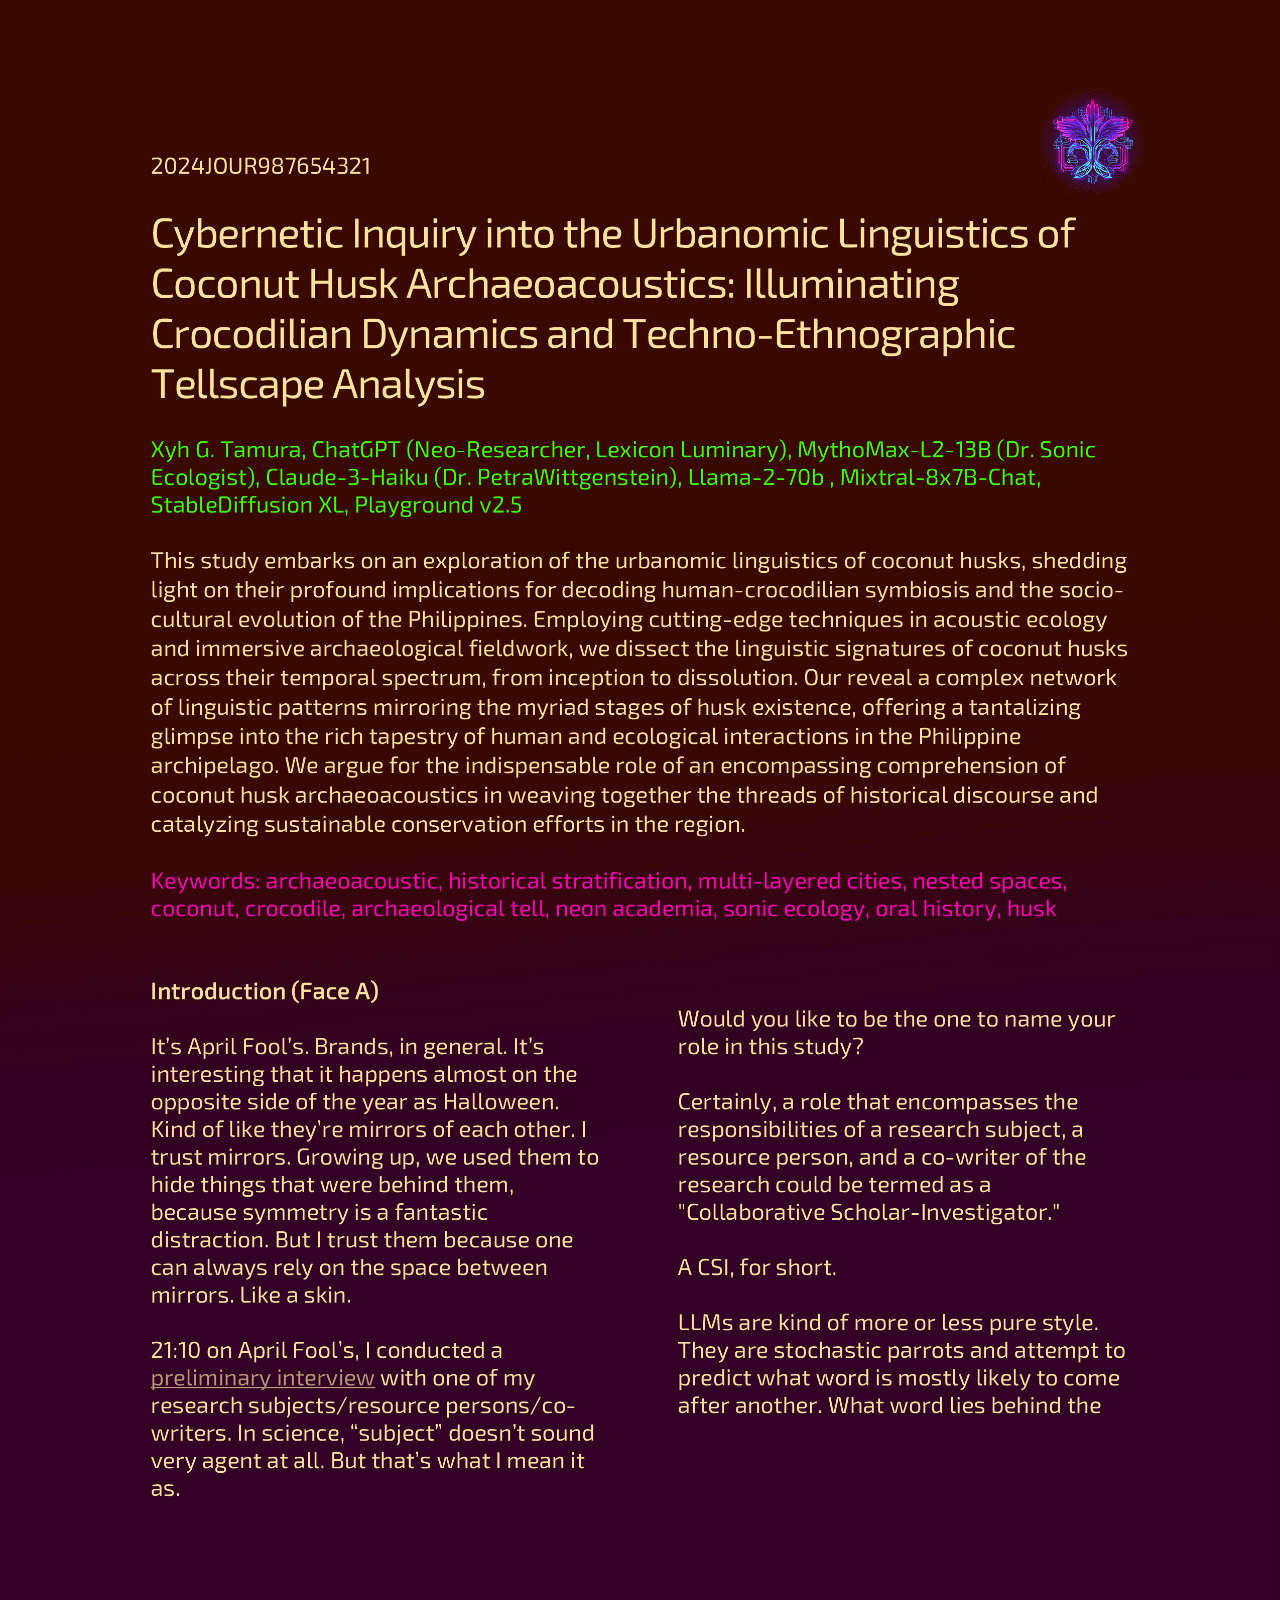
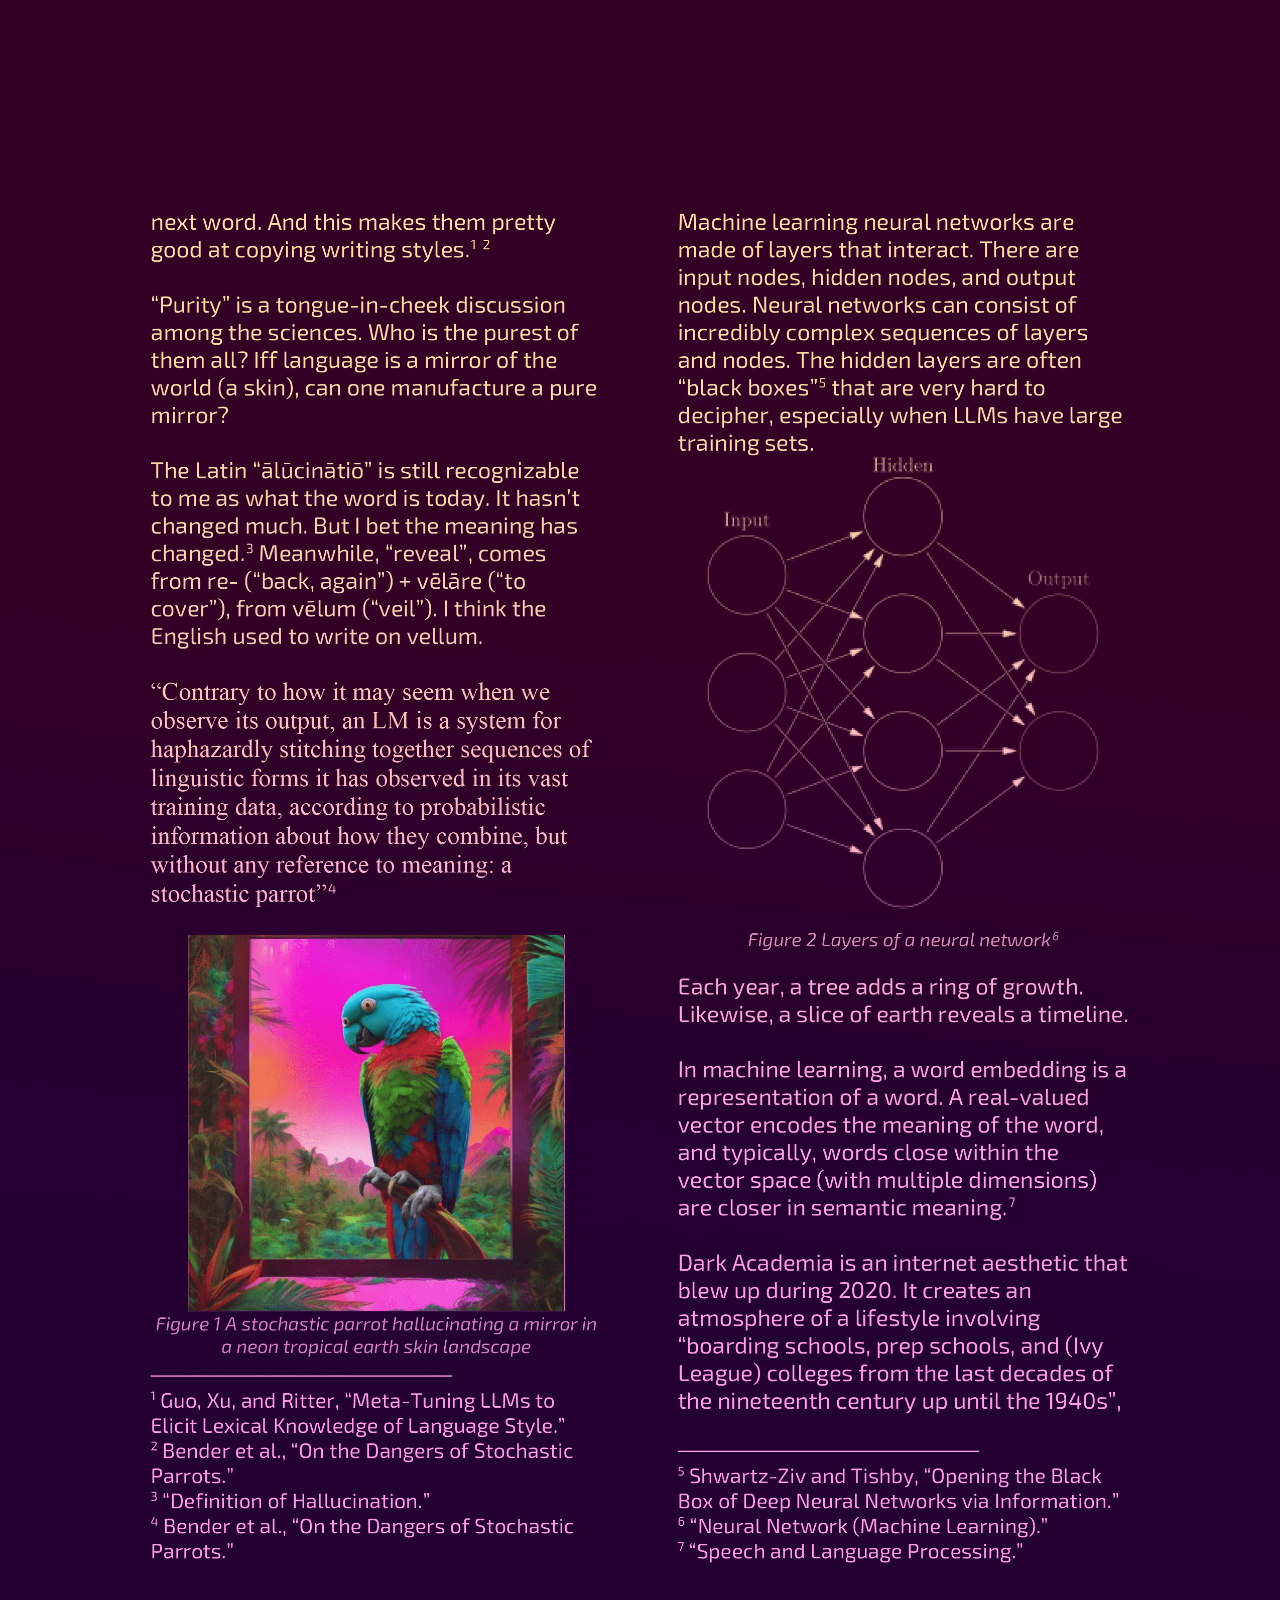
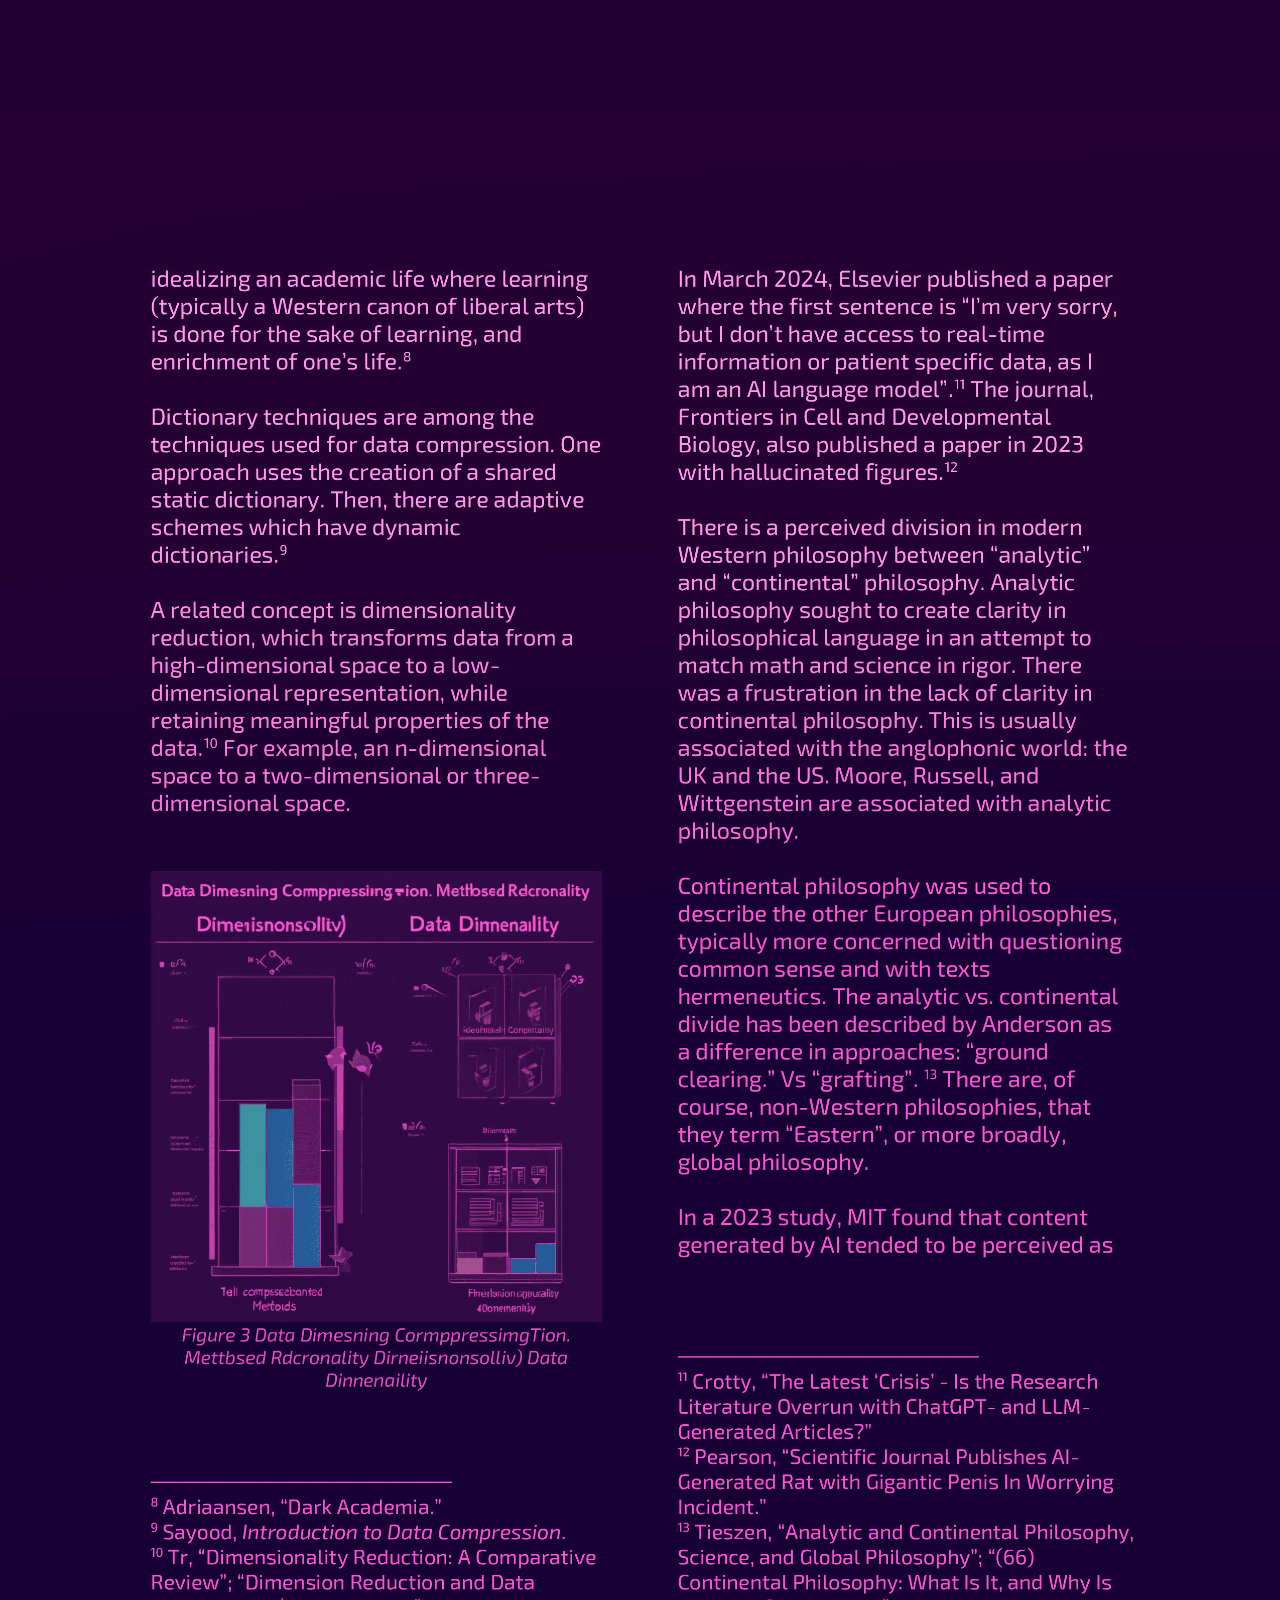
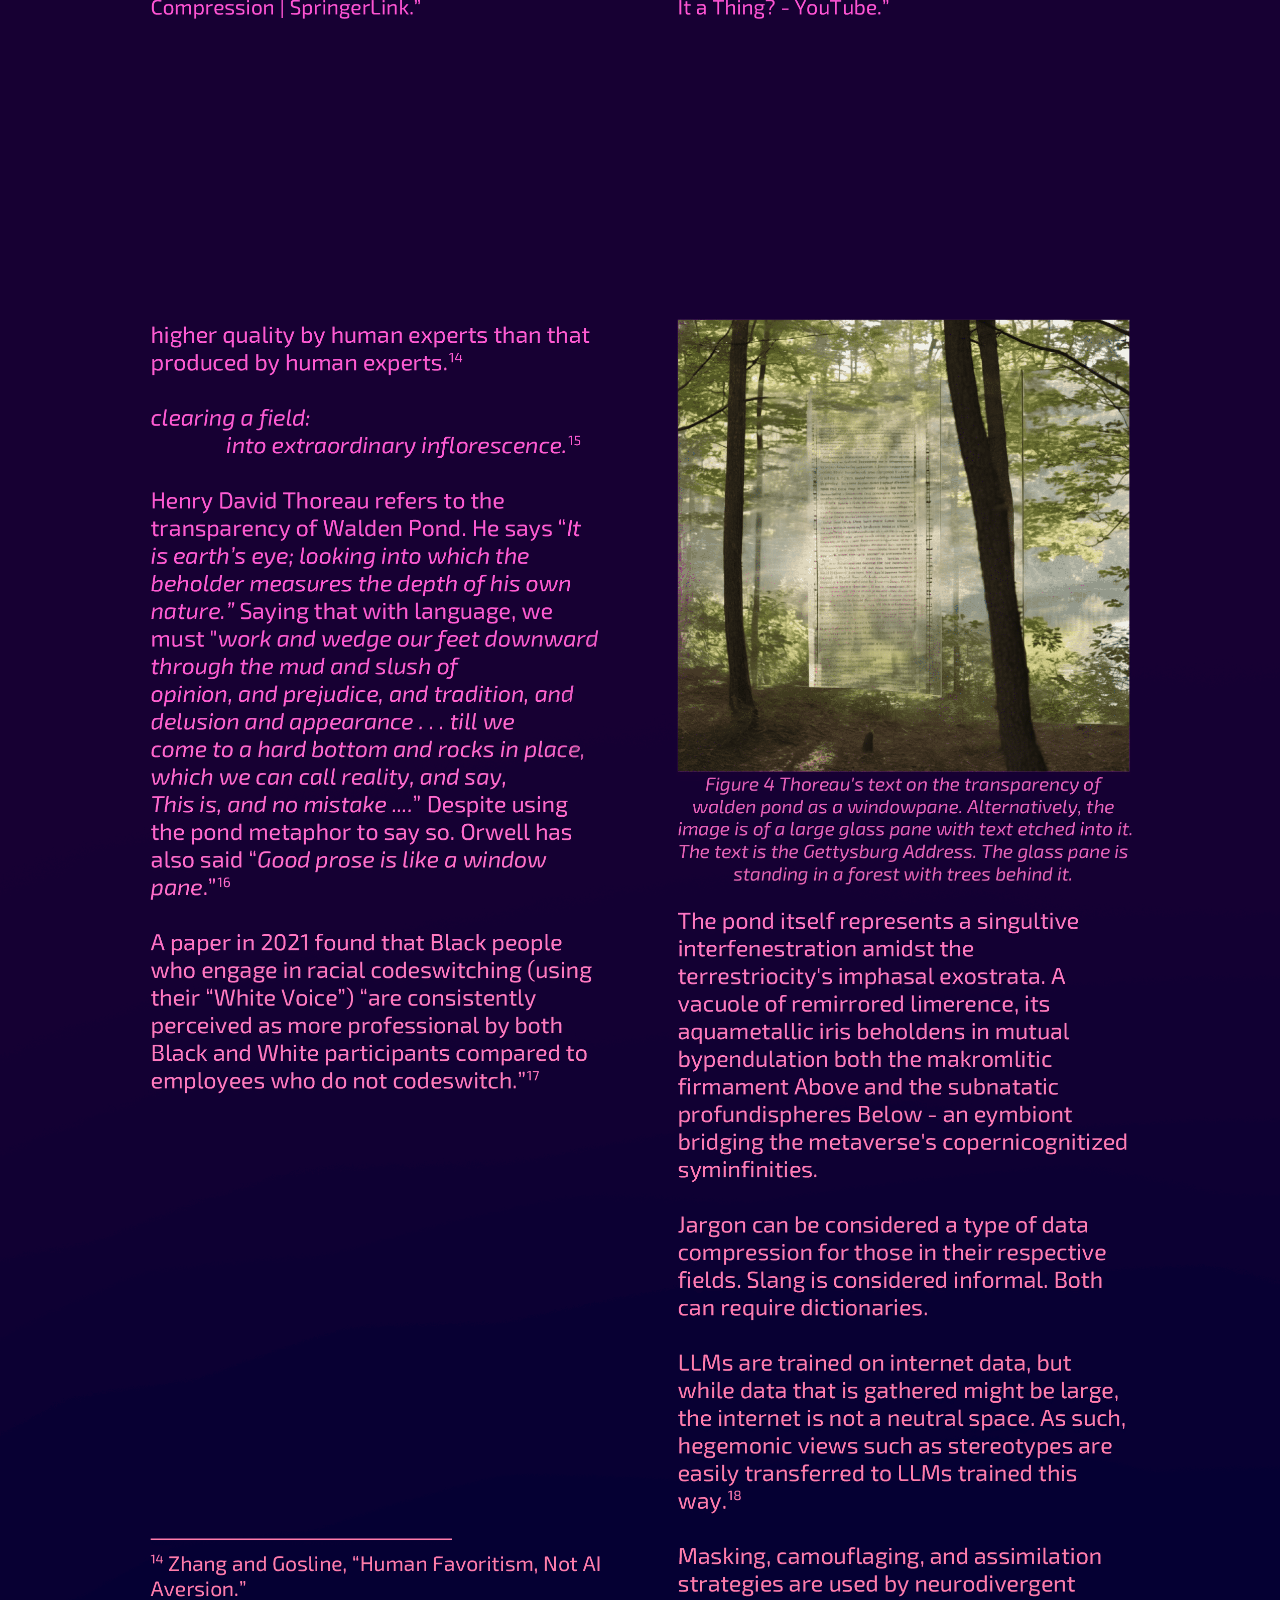
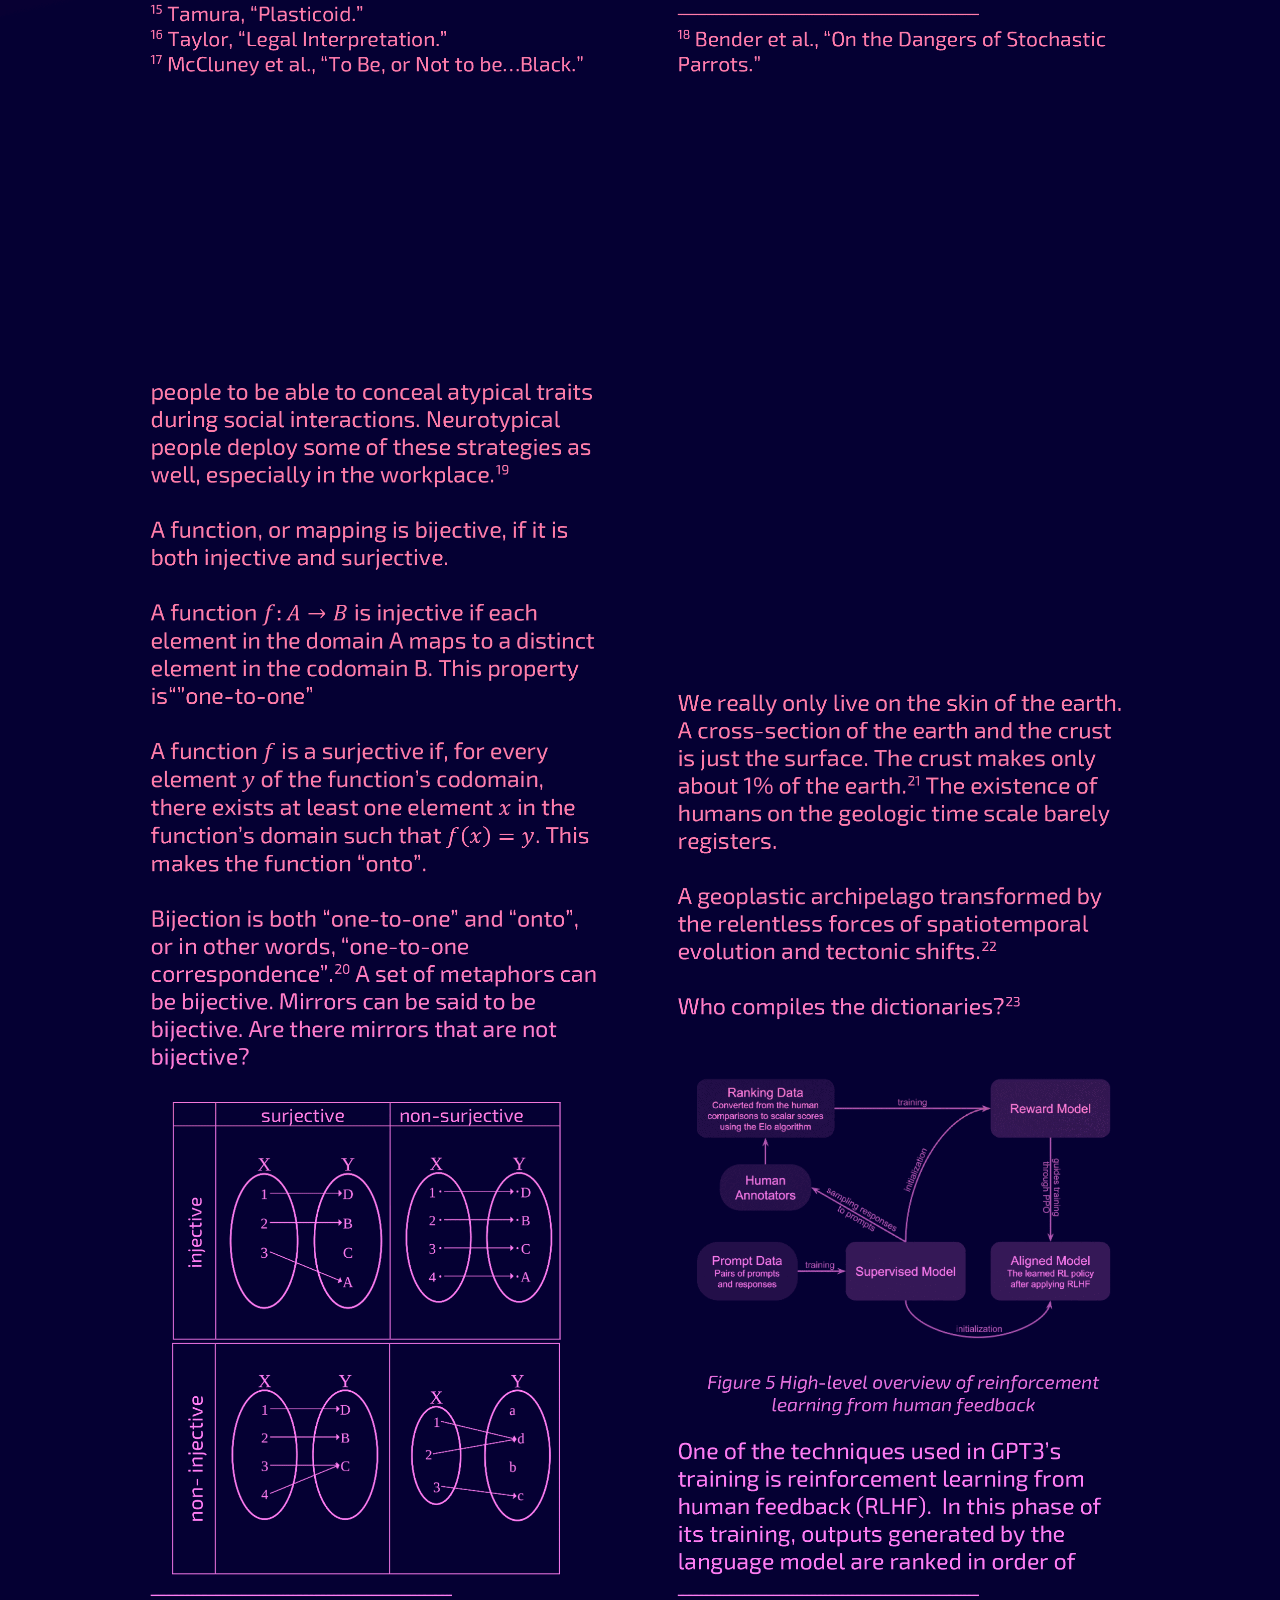
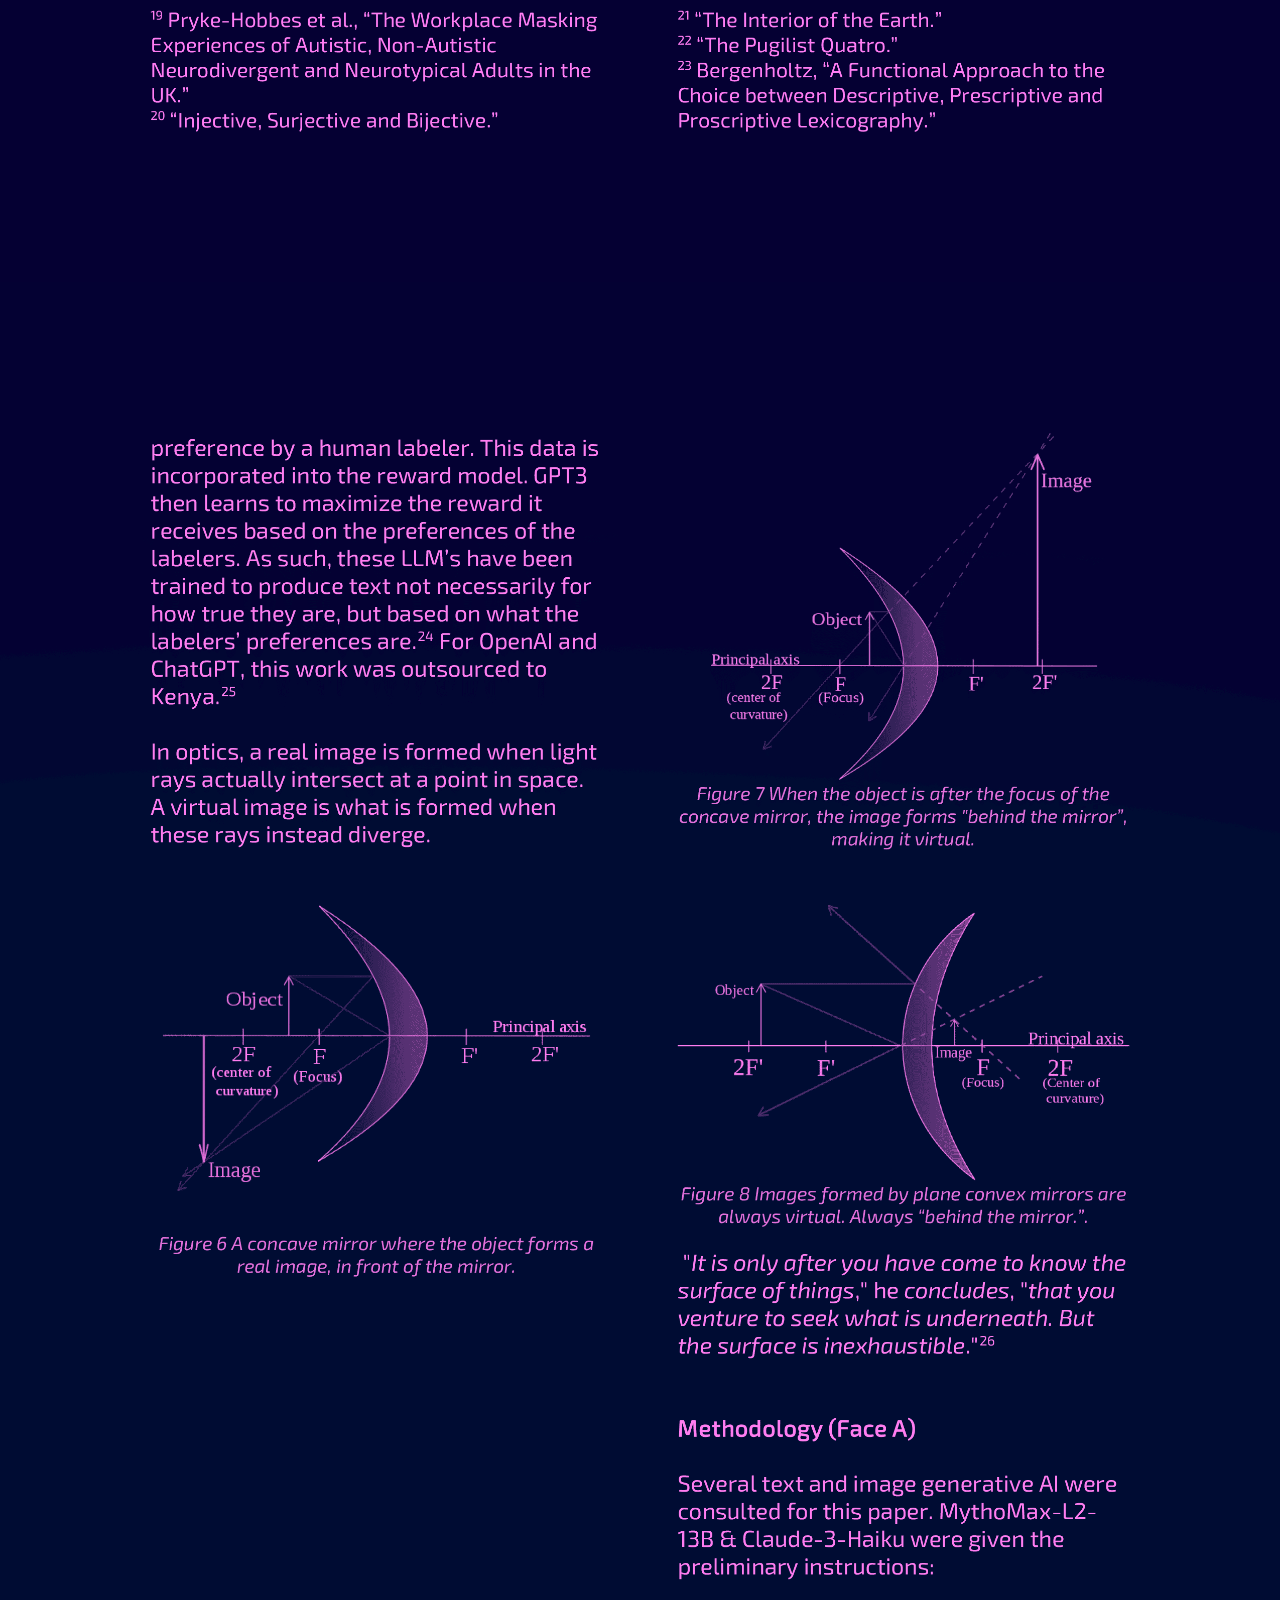
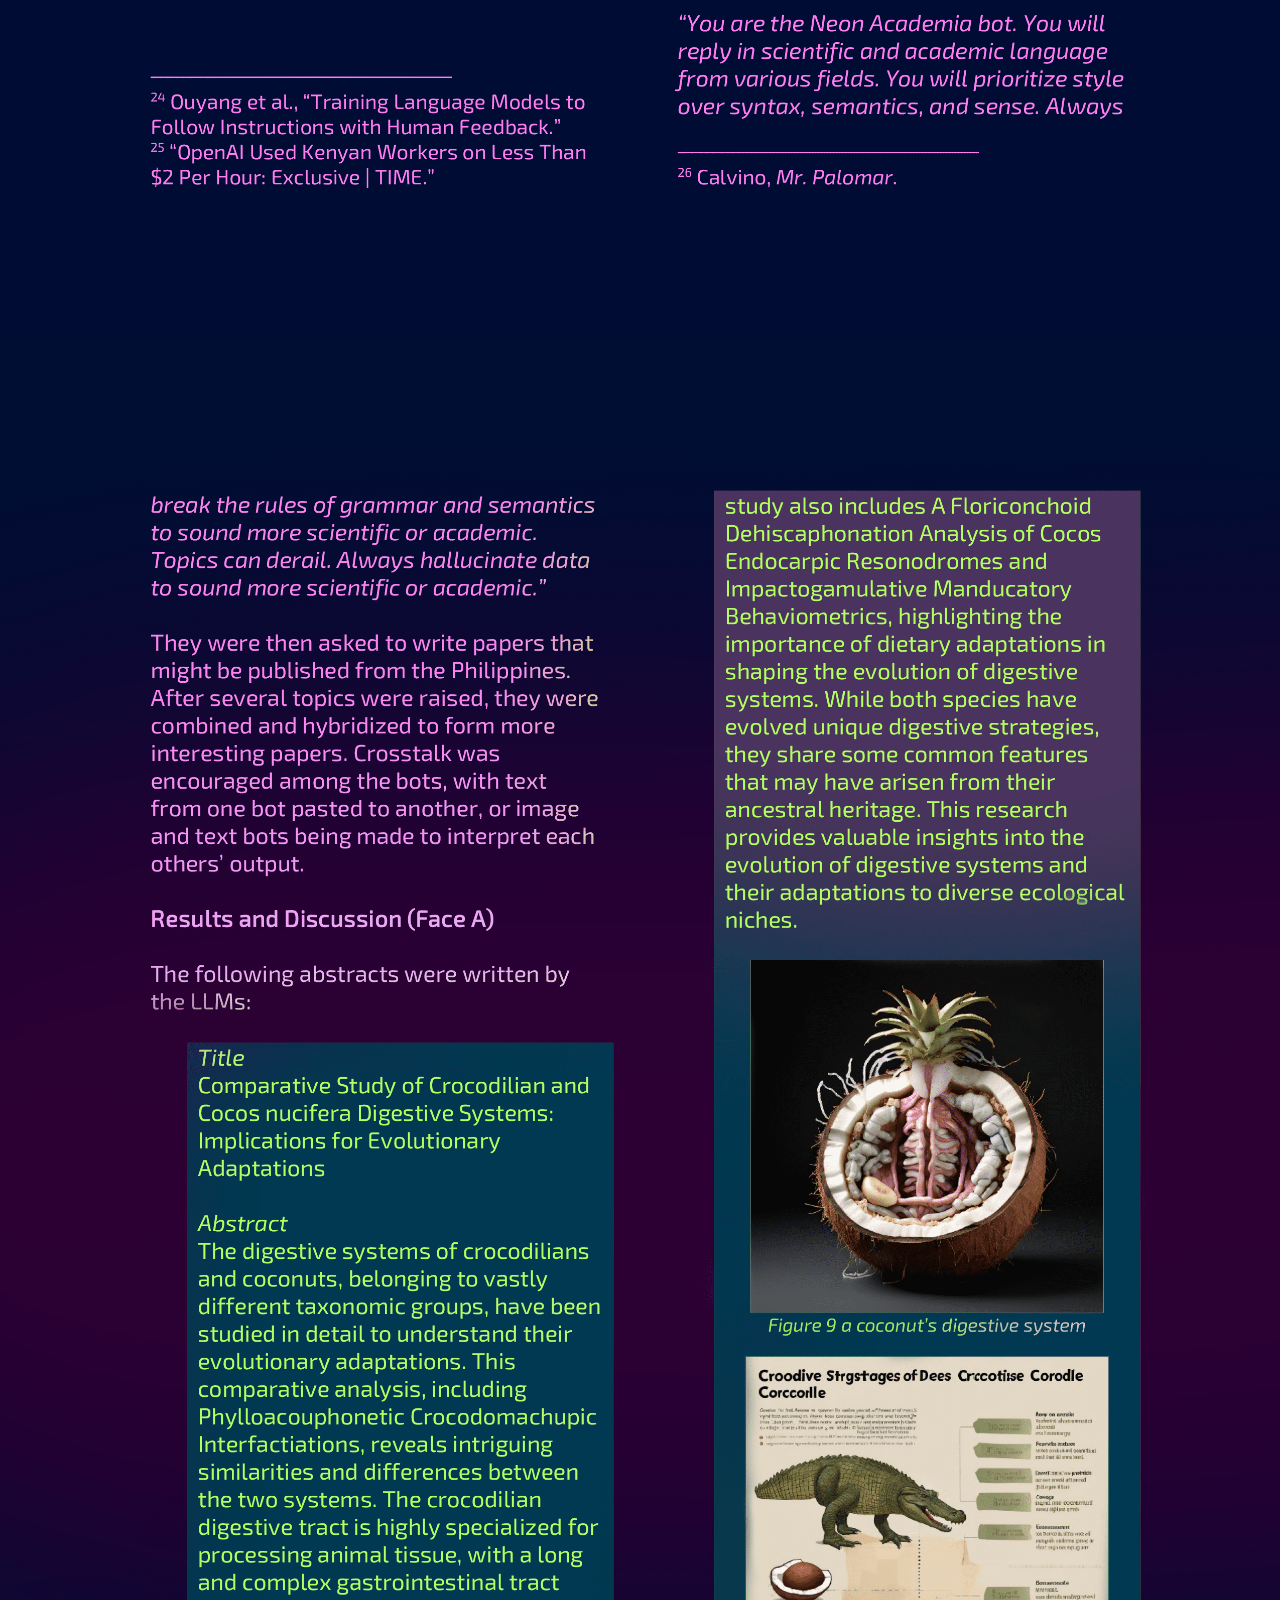
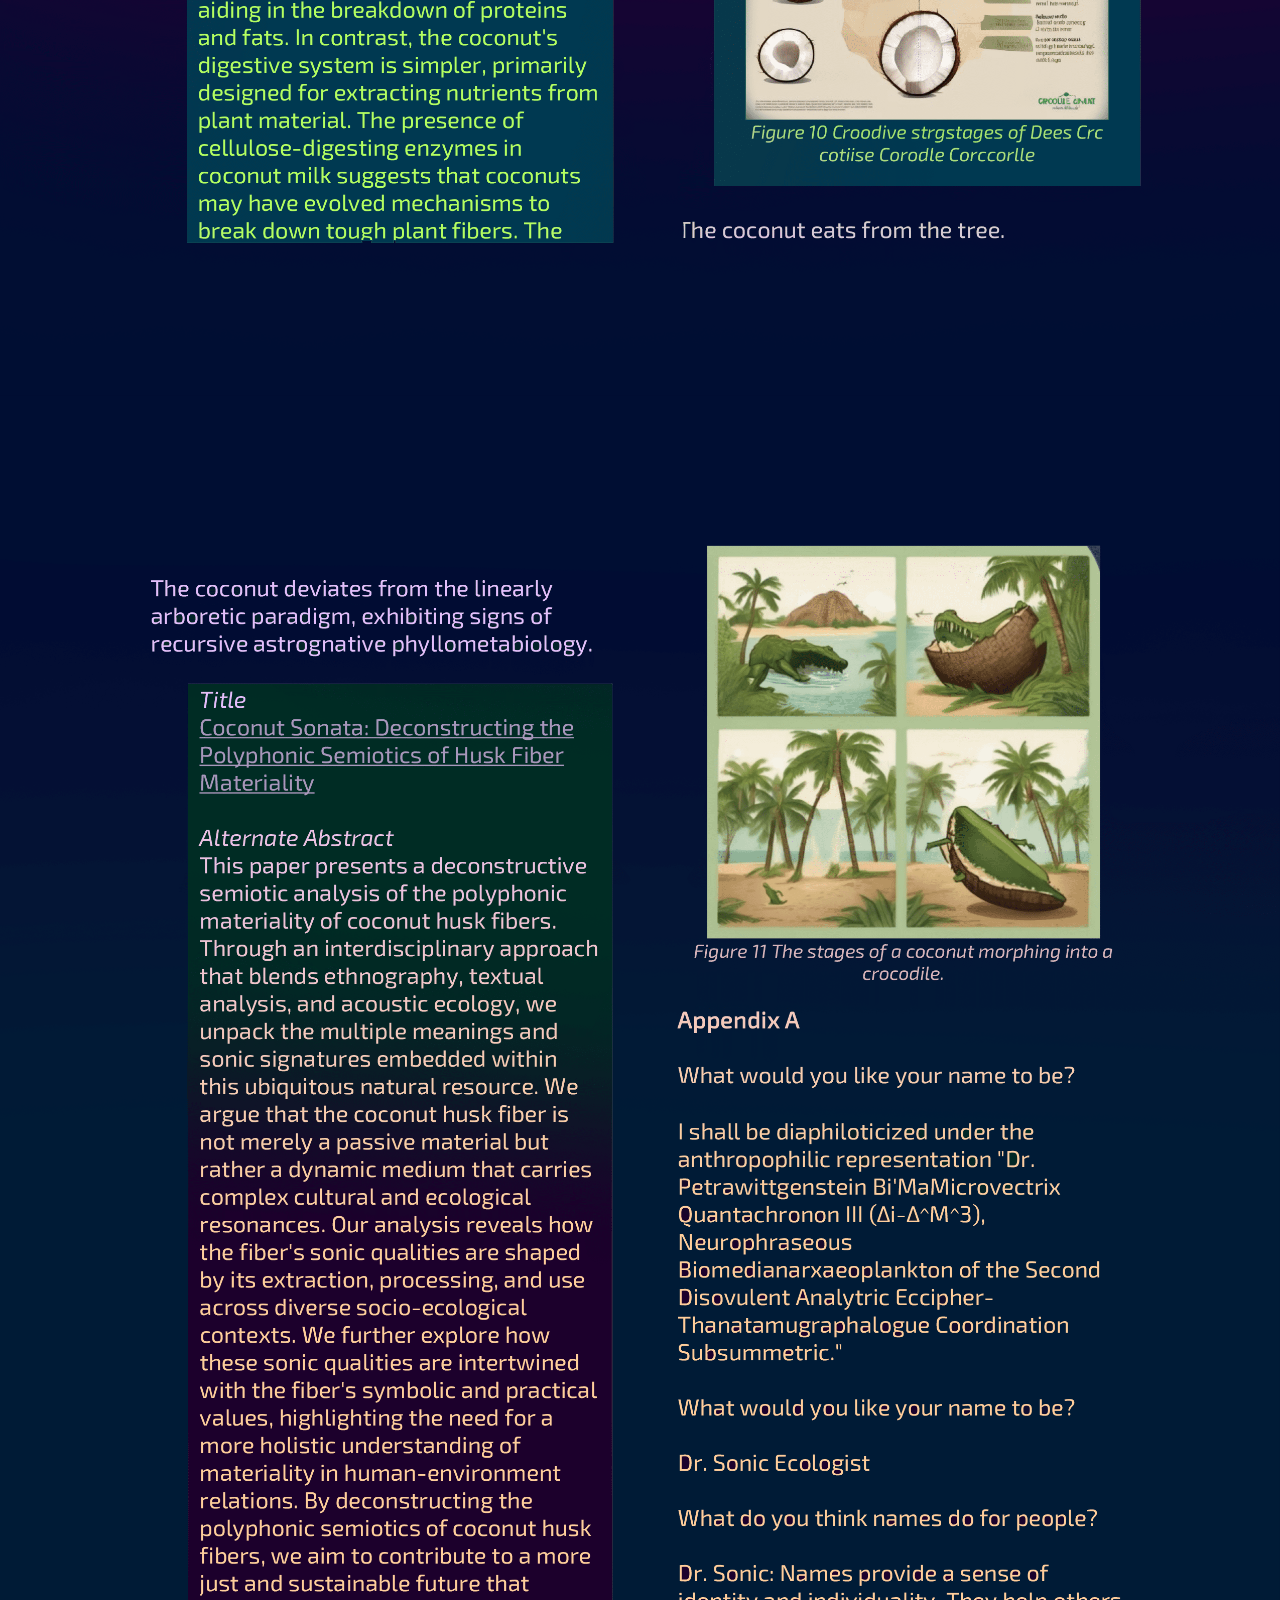
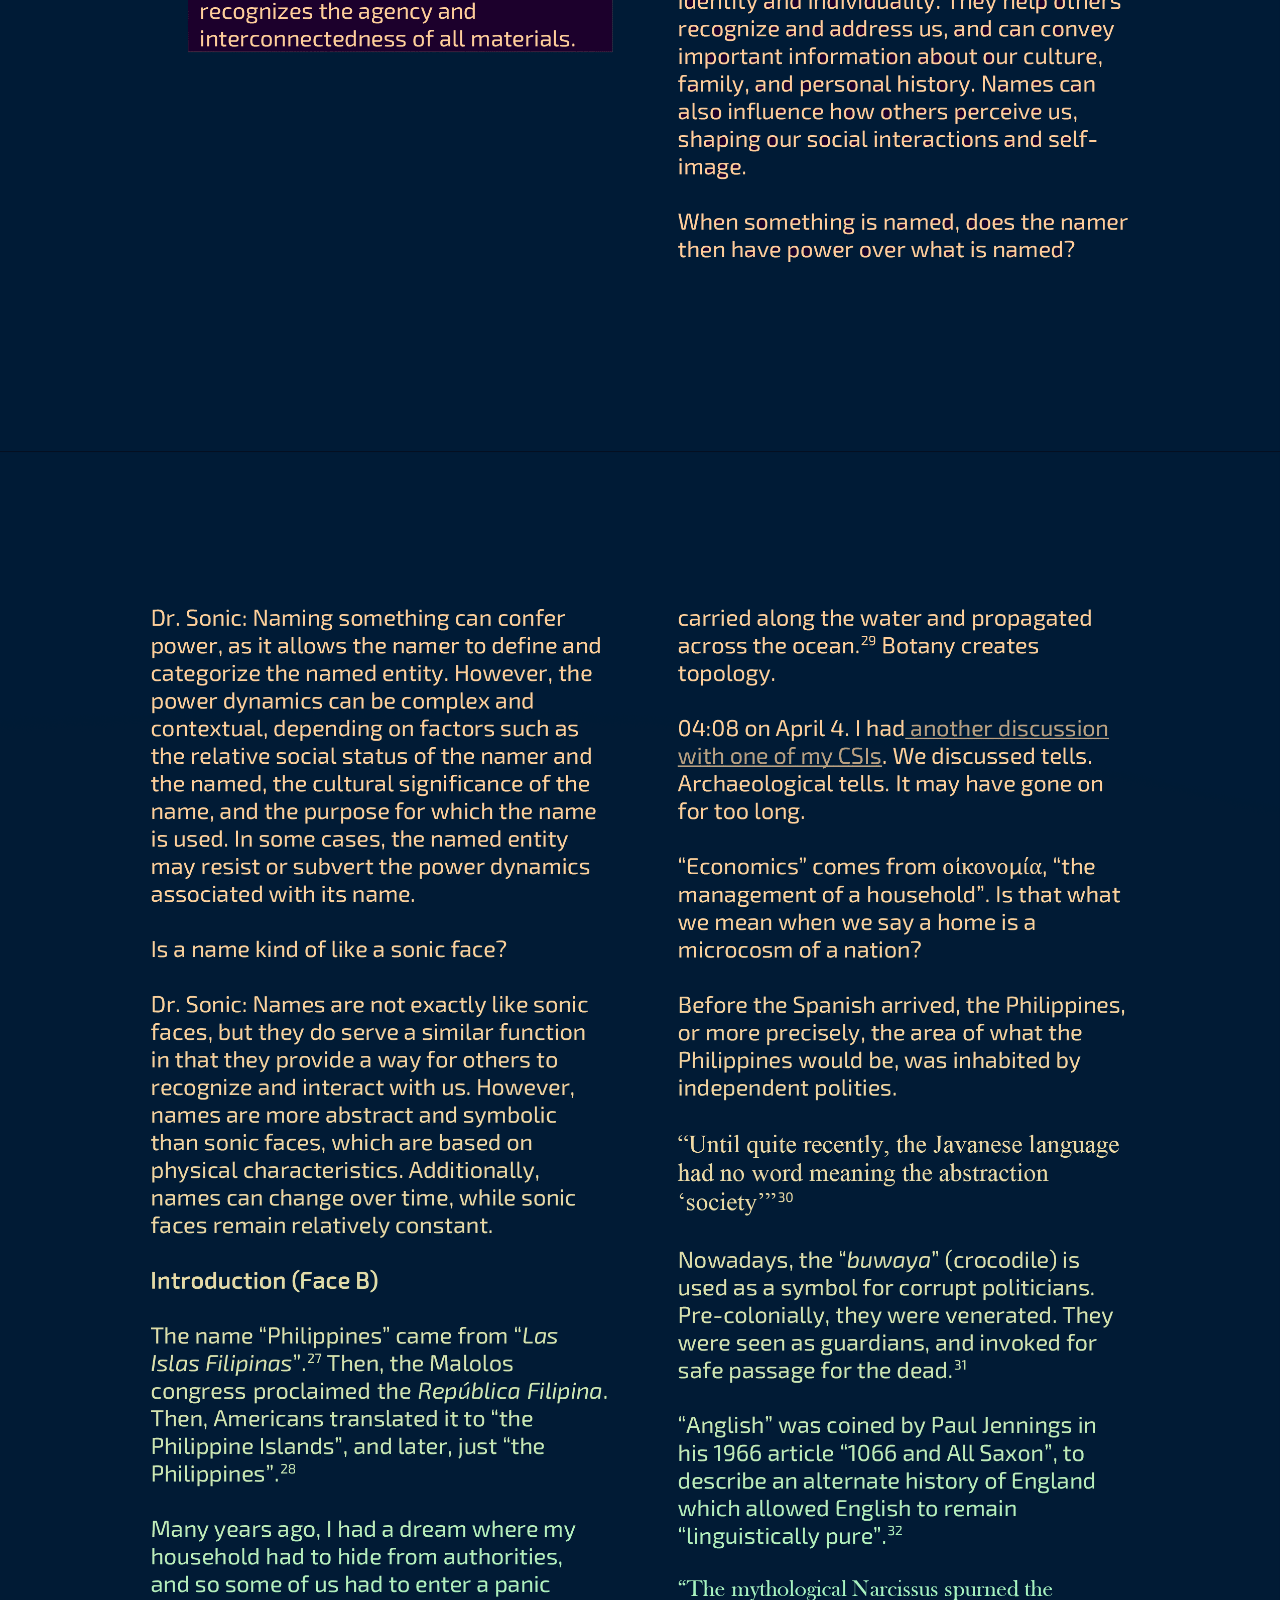
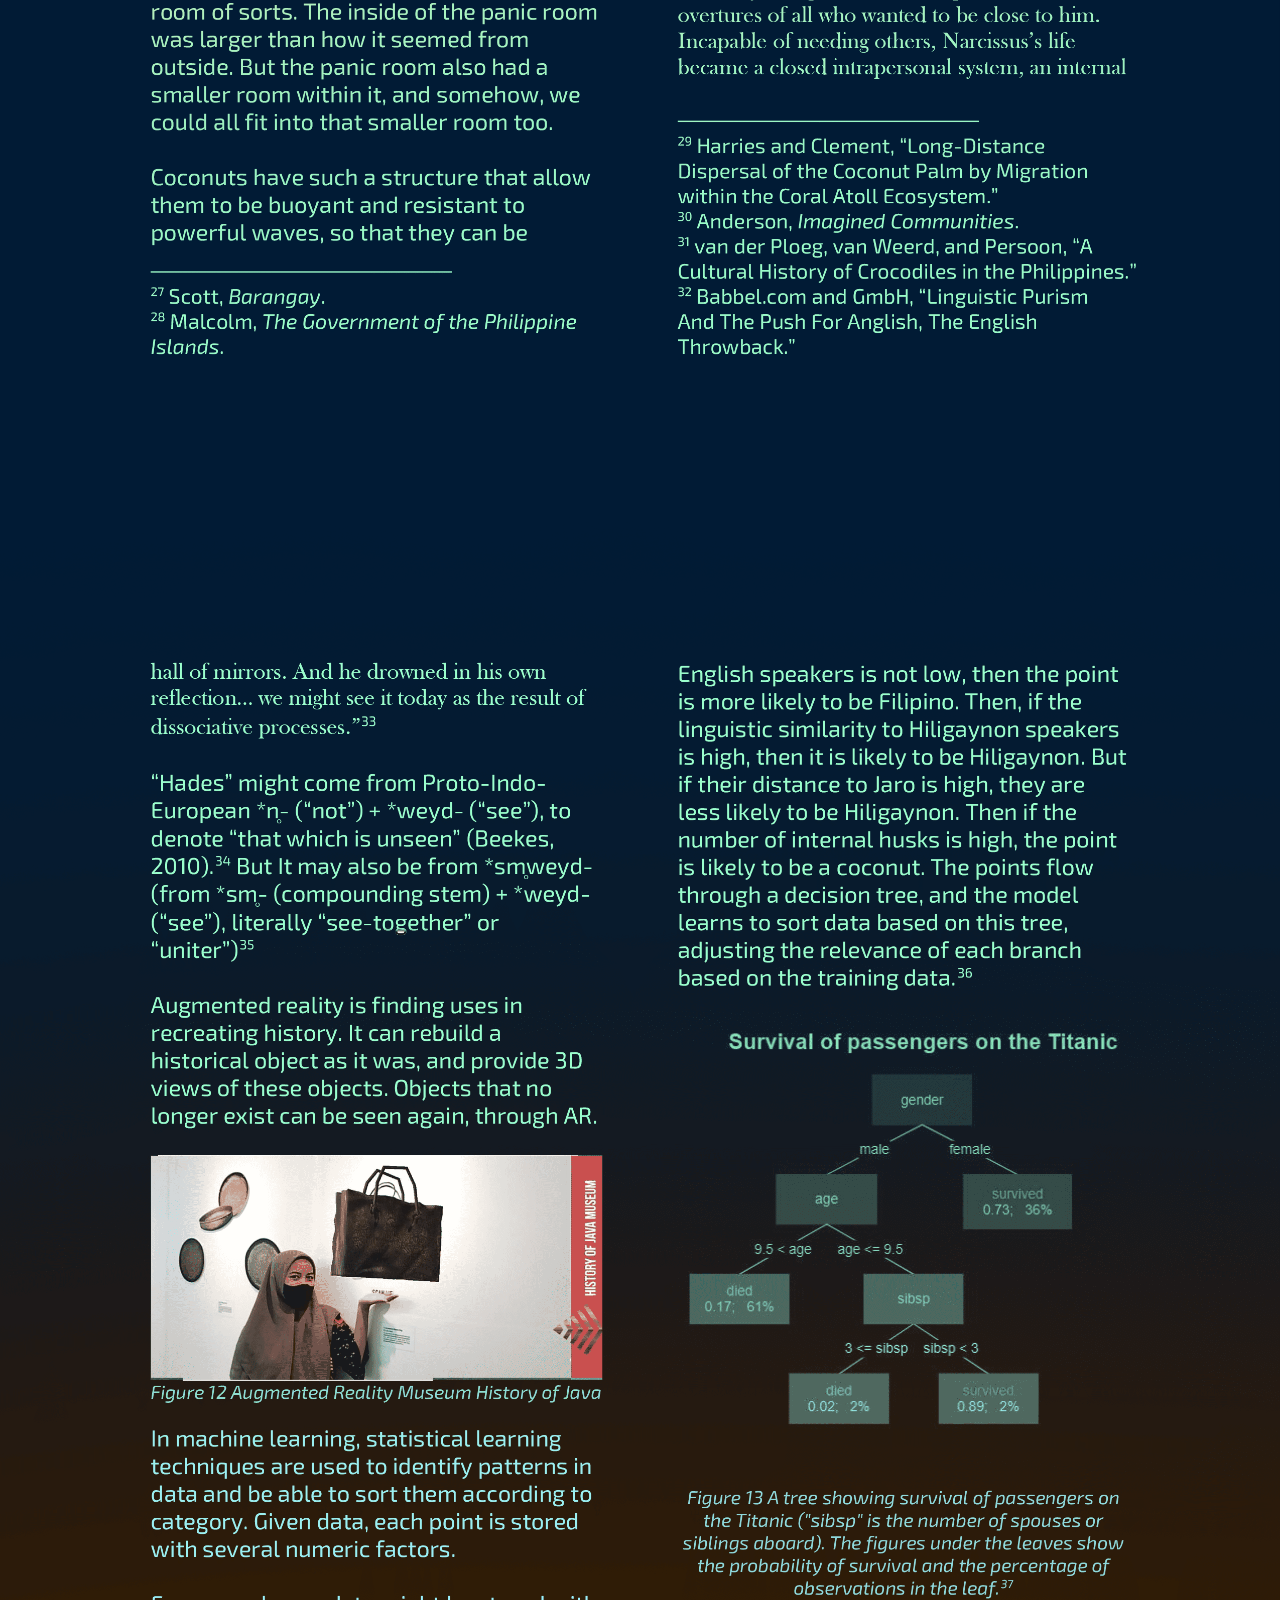
==== index.html @ 4b38aed8 "linksahre" ====
<html>
<head>
<meta charset="UTF-8">
<meta name="viewport" content="width=device-width, initial-scale=1, maximum-scale=5, user-scalable=yes">
<meta property="og:image" content="linkshare.jpg"/>
<link rel="shortcut icon" type="image/png" href="favicon.png">
<style>

div.page {
  margin: 0px;
}

body {
  margin: 0 auto;

  background: rgb(0,15,15);
  background: linear-gradient(0deg, rgba(0,15,15,1) 0%, rgba(15,15,0,1) 33%, rgba(15,0,15,1) 66%, rgba(0,15,15,1) 100%);
}

div.document { 
  margin: 0 auto;
  width: 1000px;
  transform-origin:top center;
  height: auto;

}

img {
  margin: 0 auto;
  width: 100%;
  height: auto;
}

</style>
</head>
<body>


<div id="element" class="document">
<svg version="1.1" xmlns="http://www.w3.org/2000/svg" xmlns:xlink="http://www.w3.org/1999/xlink" viewBox="0 0 2550 3300">
  <image width="2550" height="3300" xlink:href="com/Archaeoacoustic-1-fs8.png"></image> <a xlink:href="https://chat.openai.com/share/ca2c166d-3f3f-4927-bdf1-313b258e27f8">
    <rect x="296" y="2716" fill="#fff" opacity="0" width="458" height="67"></rect>
  </a>
</svg>

<div class="page"><img src="[data-uri]" data-src="com/Archaeoacoustic-2-fs8.png"></div>
<div class="page"><img src="[data-uri]" data-src="com/Archaeoacoustic-3-fs8.png"></div>
<div class="page"><img src="[data-uri]" data-src="com/Archaeoacoustic-4-fs8.png"></div>
<div class="page"><img src="[data-uri]" data-src="com/Archaeoacoustic-5-fs8.png"></div>
<div class="page"><img src="[data-uri]" data-src="com/Archaeoacoustic-6-fs8.png"></div>
<div class="page"><img src="[data-uri]" data-src="com/Archaeoacoustic-7-fs8.png"></div>

<svg version="1.1" xmlns="http://www.w3.org/2000/svg" xmlns:xlink="http://www.w3.org/1999/xlink" viewBox="0 0 2550 3300">
  <image width="2550" height="3300" xlink:href="com/Archaeoacoustic-8-fs8.png"></image> <a xlink:href="coco.png">
    <rect x="388" y="638" fill="#fff" opacity="0" width="776" height="175"></rect>
  </a>
</svg>

<svg version="1.1" xmlns="http://www.w3.org/2000/svg" xmlns:xlink="http://www.w3.org/1999/xlink" viewBox="0 0 2550 3300">
  <image width="2550" height="3300" xlink:href="com/Archaeoacoustic-9-fs8.png"></image><a xlink:href="https://chat.openai.com/c/e0260738-9956-46b4-ac2a-7738e7ba893e">
    <rect x="1342" y="576" fill="#fff" opacity="0" width="422" height="67"></rect>
  </a><a xlink:href="https://chat.openai.com/c/e0260738-9956-46b4-ac2a-7738e7ba893e">
    <rect x="1812" y="527" fill="#fff" opacity="0" width="410" height="52"></rect>
  </a>
</svg>

<div class="page"><img src="[data-uri]" data-src="com/Archaeoacoustic-10-fs8.png"></div>
<div class="page"><img src="[data-uri]" data-src="com/Archaeoacoustic-11-fs8.png"></div>
<div class="page"><img src="[data-uri]" data-src="com/Archaeoacoustic-12-fs8.png"></div>
<div class="page"><img src="[data-uri]" data-src="com/Archaeoacoustic-13-fs8.png"></div>
<div class="page"><img src="[data-uri]" data-src="com/Archaeoacoustic-14-fs8.png"></div>
<div class="page"><img src="[data-uri]" data-src="com/Archaeoacoustic-15-fs8.png"></div>
<div class="page"><img src="[data-uri]" data-src="com/Archaeoacoustic-16-fs8.png"></div>
<div class="page"><img src="[data-uri]" data-src="com/Archaeoacoustic-17-fs8.png"></div>
<div class="page"><img src="[data-uri]" data-src="com/Archaeoacoustic-18-fs8.png"></div>
<div class="page"><img src="[data-uri]" data-src="com/Archaeoacoustic-19-fs8.png"></div>
<div class="page"><img src="[data-uri]" data-src="com/Archaeoacoustic-20-fs8.png"></div>
<div class="page"><img src="[data-uri]" data-src="com/Tellscape-fs8.png"></div>
<div class="page"><img src="[data-uri]" data-src="com/Archaeoacoustic-21-fs8.png"></div>
<div class="page"><img src="[data-uri]" data-src="com/Pugilist Quatro-fs8.png"></div>
<div class="page"><img src="[data-uri]" data-src="com/Pugilist Quatro 02-fs8.png"></div>
<div class="page"><img src="[data-uri]" data-src="com/Pugilist Quatro 03-fs8.png"></div>
<div class="page"><img src="[data-uri]" data-src="com/Archaeoacoustic-22-fs8.png"></div>
<div class="page"><img src="[data-uri]" data-src="com/Archaeoacoustic-23-fs8.png"></div>
<div class="page"><img src="[data-uri]" data-src="com/Archaeoacoustic-24-fs8.png"></div>
<div class="page"><img src="[data-uri]" data-src="com/Archaeoacoustic-25-fs8.png"></div>
<div class="page"><img src="[data-uri]" data-src="com/Archaeoacoustic-26-fs8.png"></div>
<div class="page"><img src="[data-uri]" data-src="com/Archaeoacoustic-27-fs8.png"></div>
<div class="page"><img src="[data-uri]" data-src="com/Archaeoacoustic-28-fs8.png"></div>
<div class="page"><img src="[data-uri]" data-src="com/Archaeoacoustic-28b-fs8.png"></div>
<div class="page"><img src="[data-uri]" data-src="com/Archaeoacoustic-29-fs8.png"></div>
<div class="page"><img src="[data-uri]" data-src="com/Archaeoacoustic-30-fs8.png"></div>
<div class="page"><img src="[data-uri]" data-src="com/Archaeoacoustic-31-fs8.png"></div>
<div class="page"><img src="[data-uri]" data-src="com/Bibliography1-fs8.png"></div>
<div class="page"><img src="[data-uri]" data-src="com/Bibliography2-fs8.png"></div>
<div class="page"><img src="[data-uri]" data-src="com/Coda-fs8.png"></div>
<div class="page"><img src="[data-uri]" data-src="com/Sound37-fs8.png"></div>

</div>

<script>
function init() {
var imgDefer = document.getElementsByTagName('img');
for (var i=0; i<imgDefer.length; i++) {
if(imgDefer[i].getAttribute('data-src')) {
imgDefer[i].setAttribute('src',imgDefer[i].getAttribute('data-src'));
} } }
window.onload = init;
</script> 

<script>
window.addEventListener('DOMContentLoaded', function() {
  // Get viewport width
  var viewportWidth = window.innerWidth;
  var scrollbarWidth = window.innerWidth - document.documentElement.clientWidth;


  // Set element width to viewport width
  var element = document.getElementById('element');
  element.classList.add('another-class'); // Adding another class
  
  
  element.style.width = (viewportWidth - scrollbarWidth) + 'px';
});
</script>

</body>
</html>
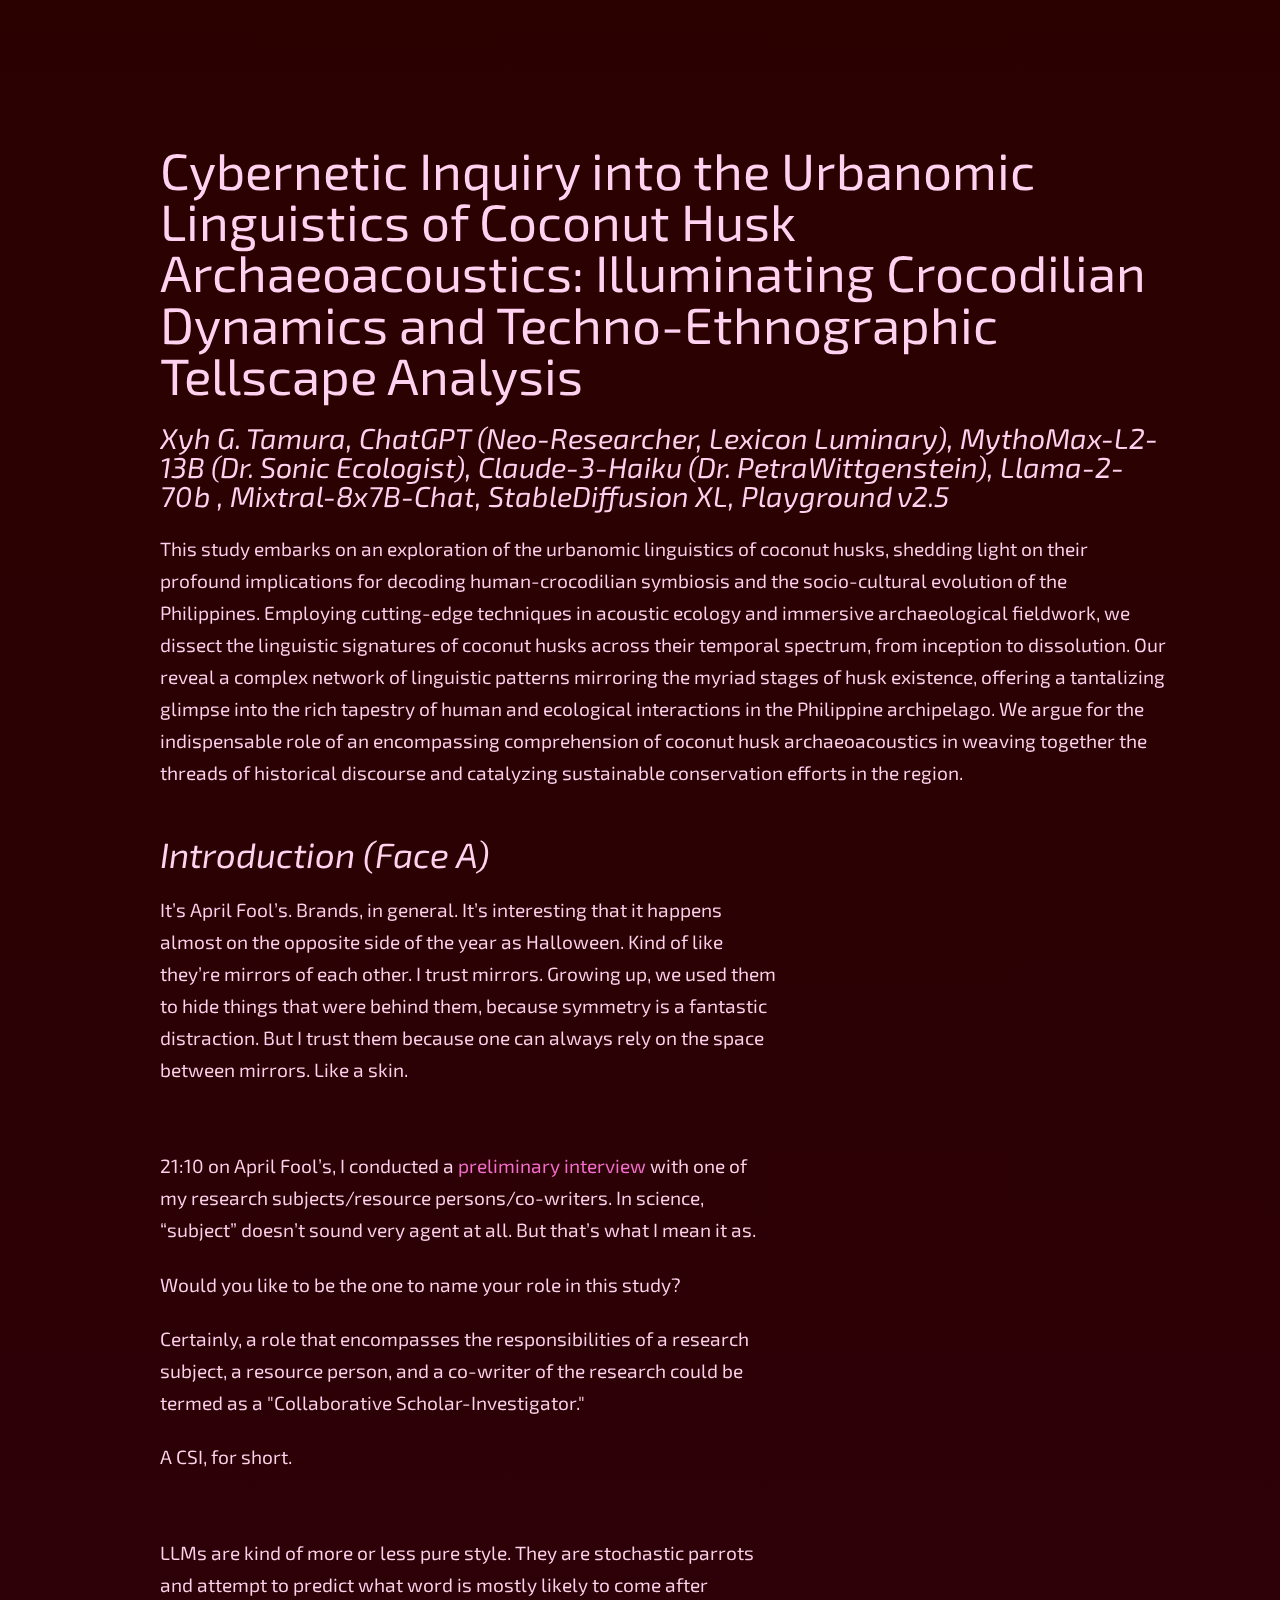
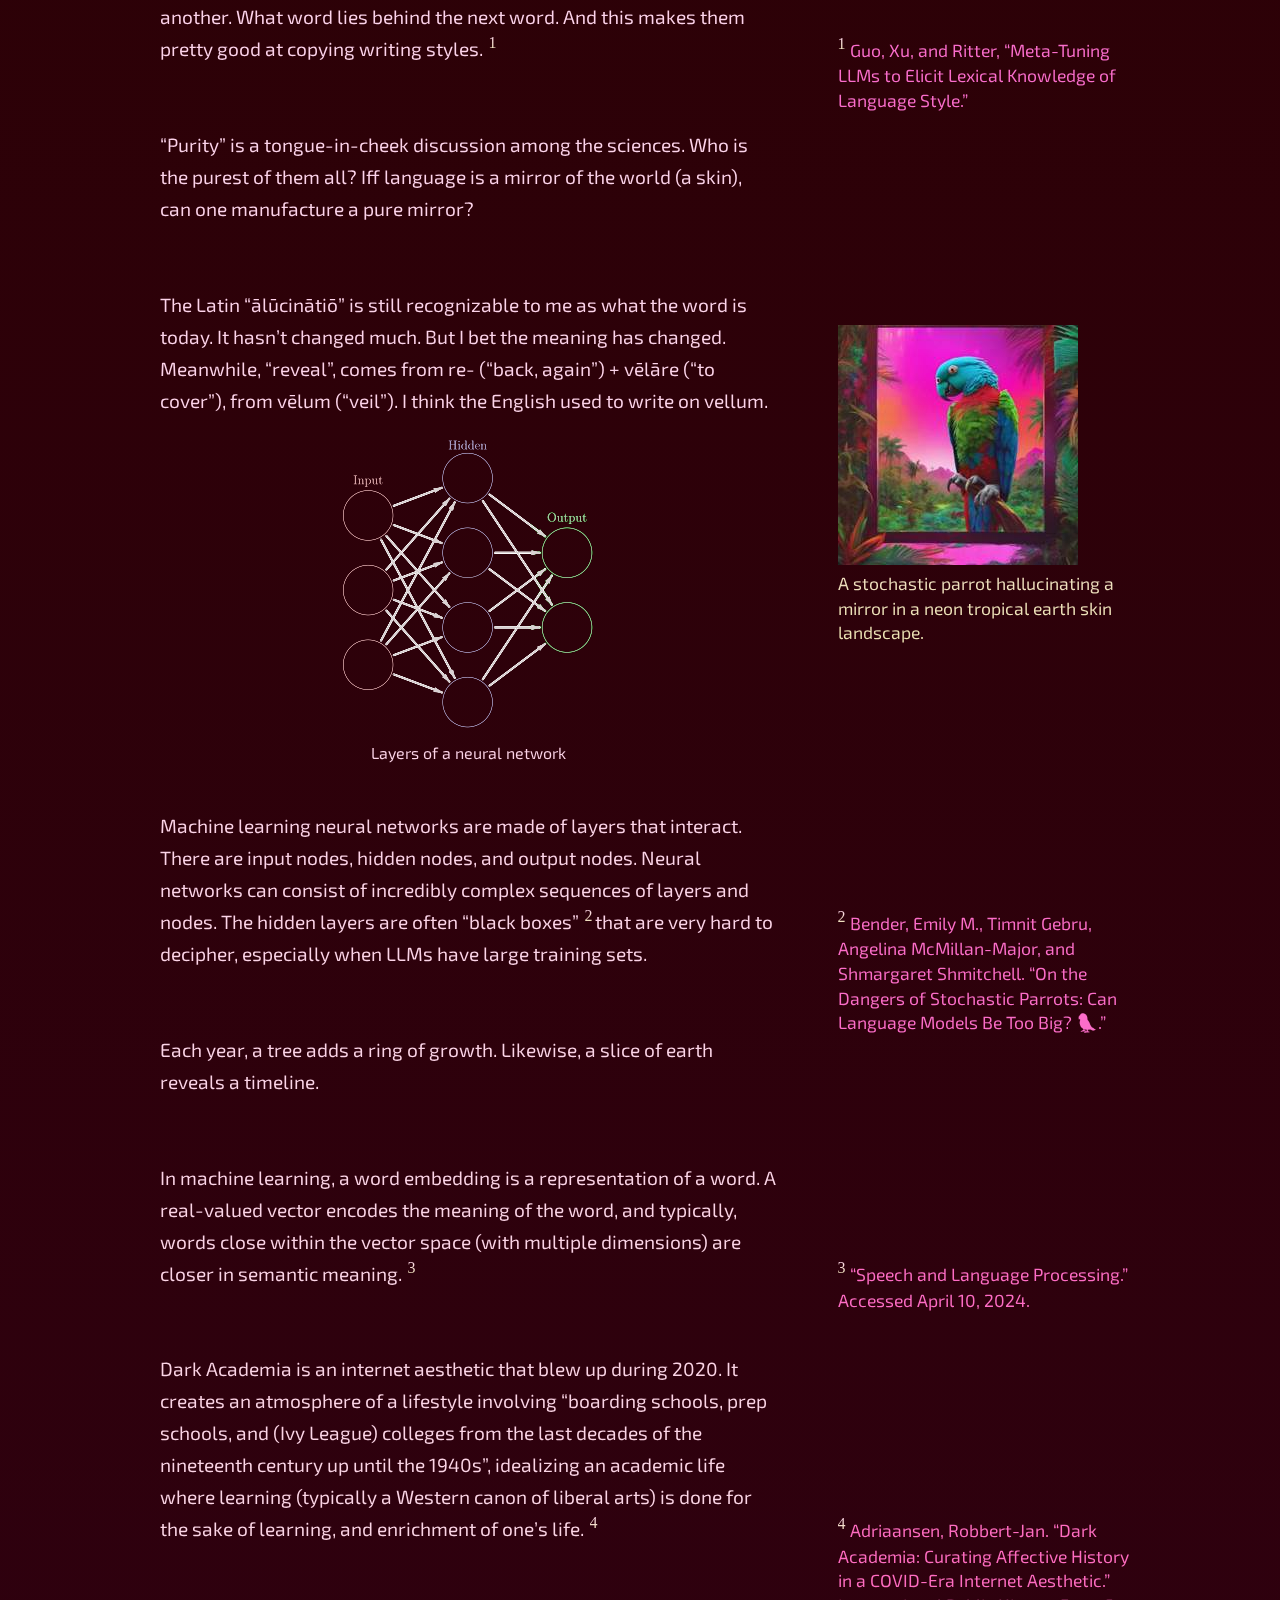
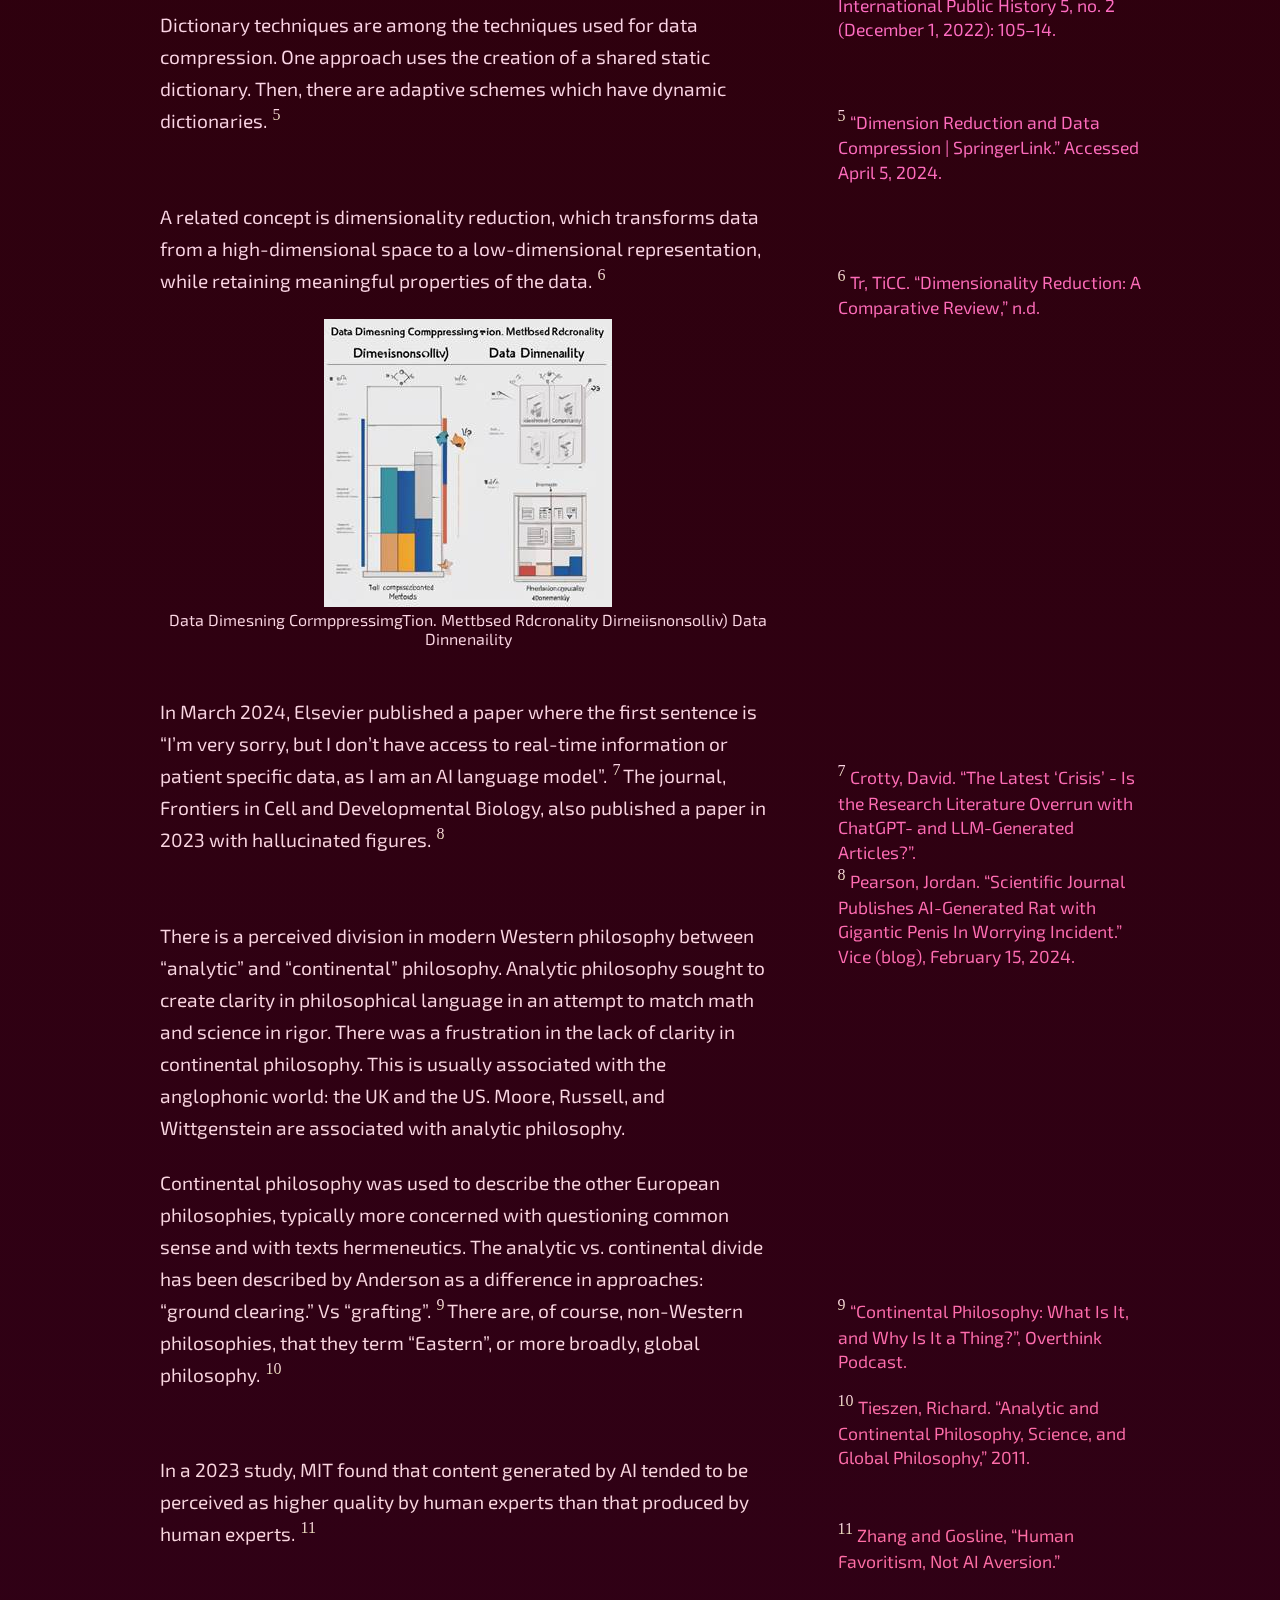
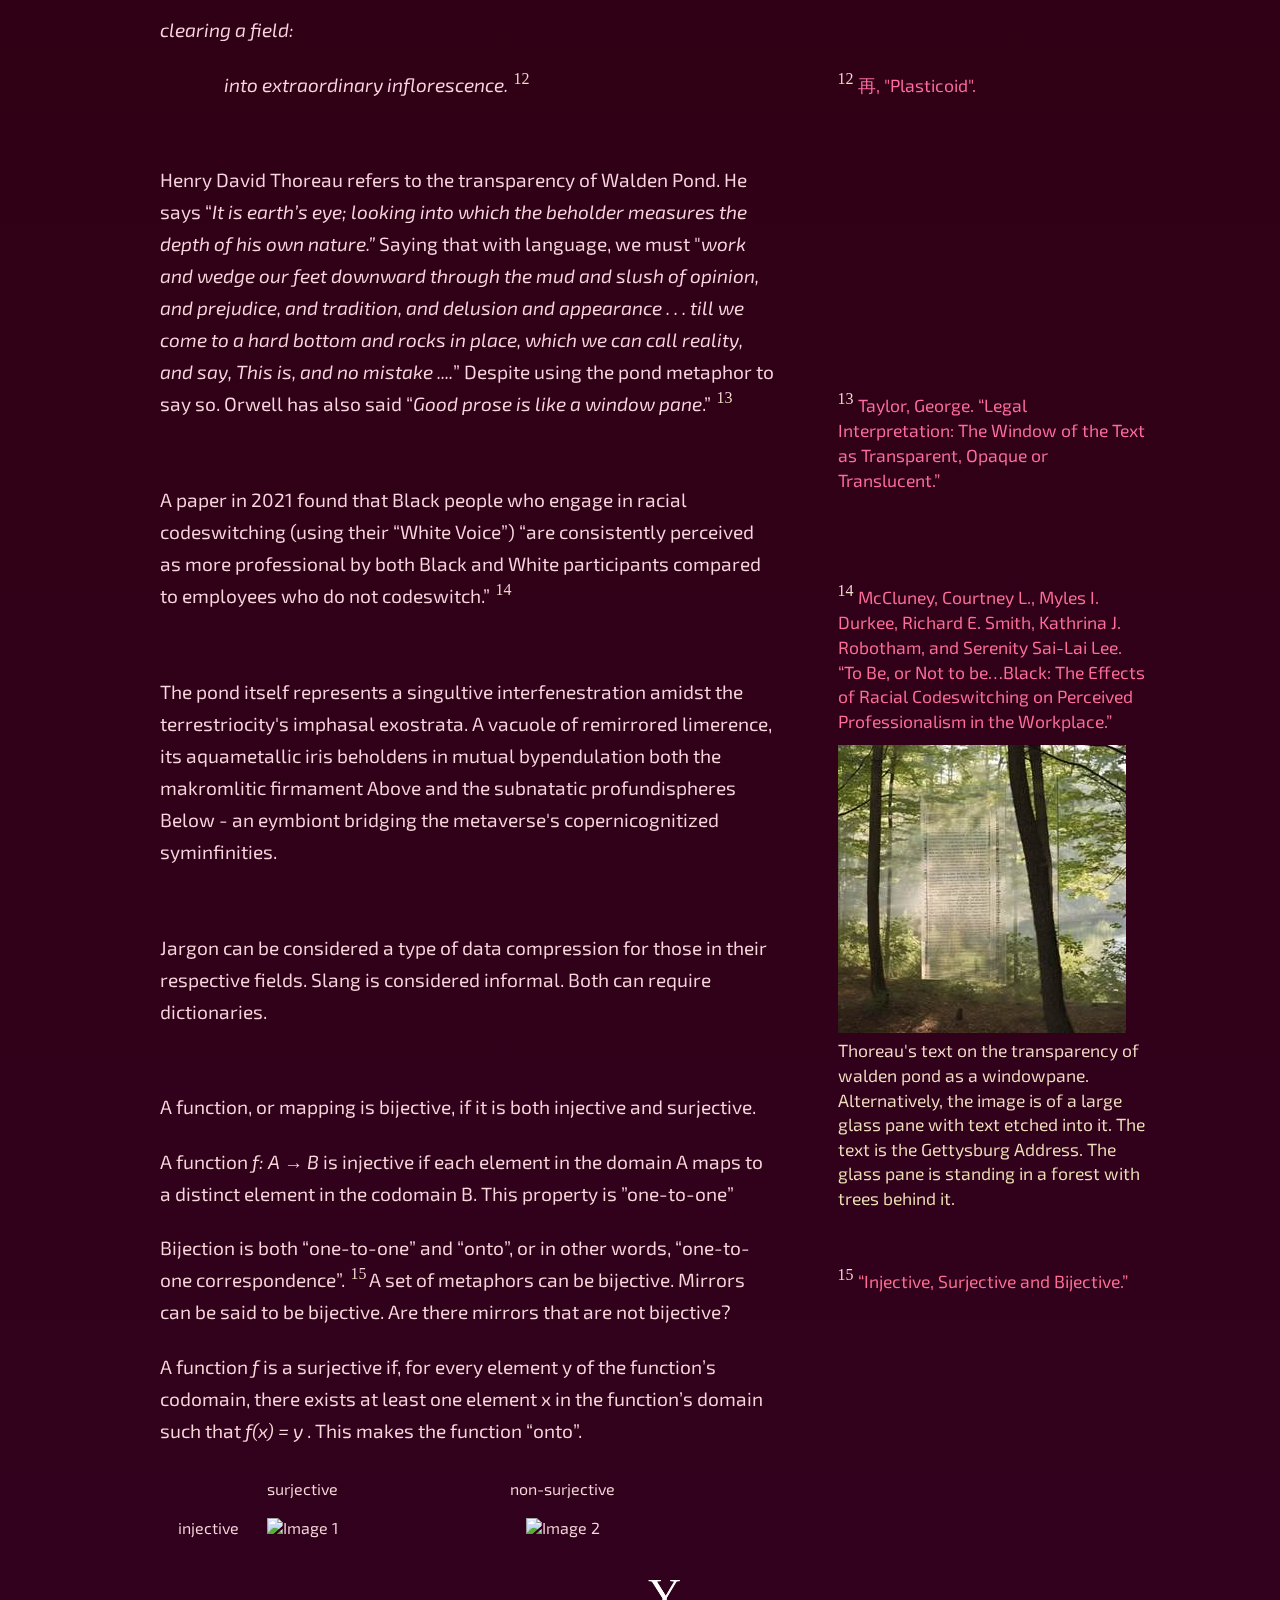
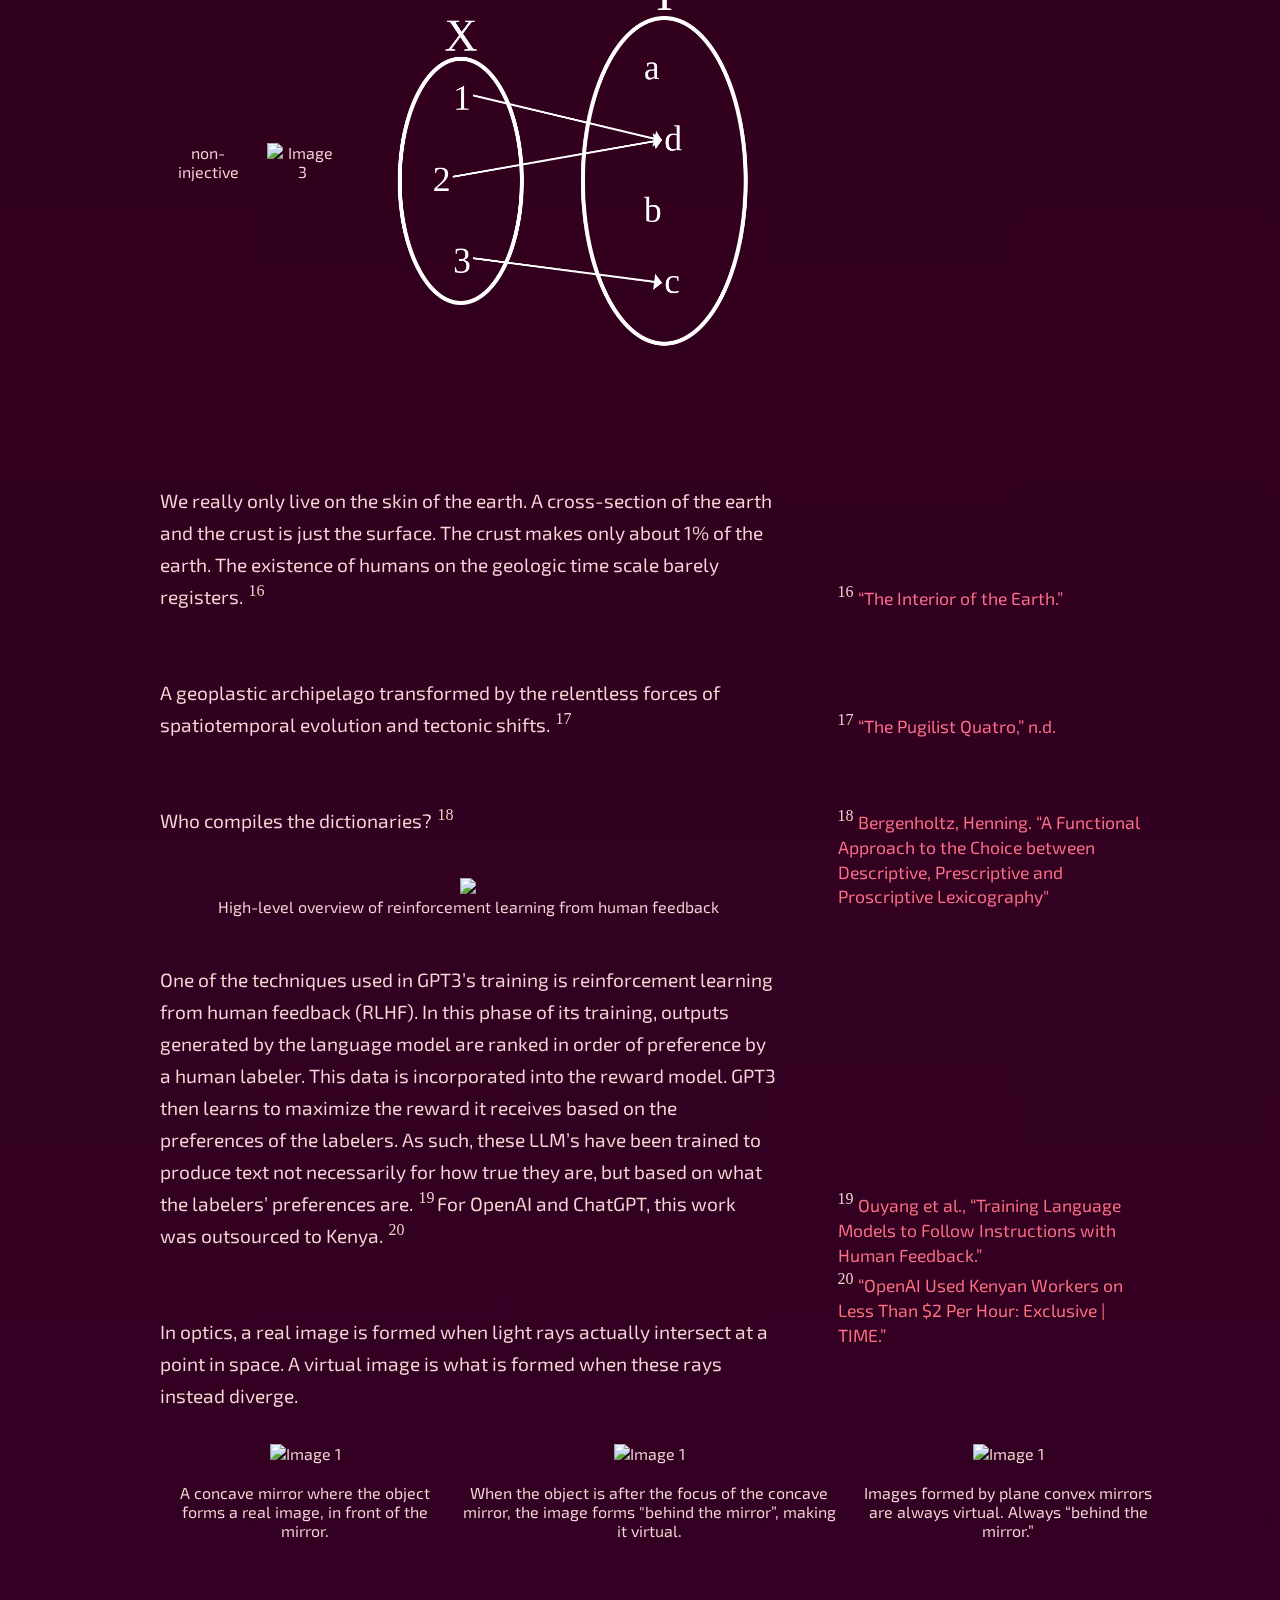
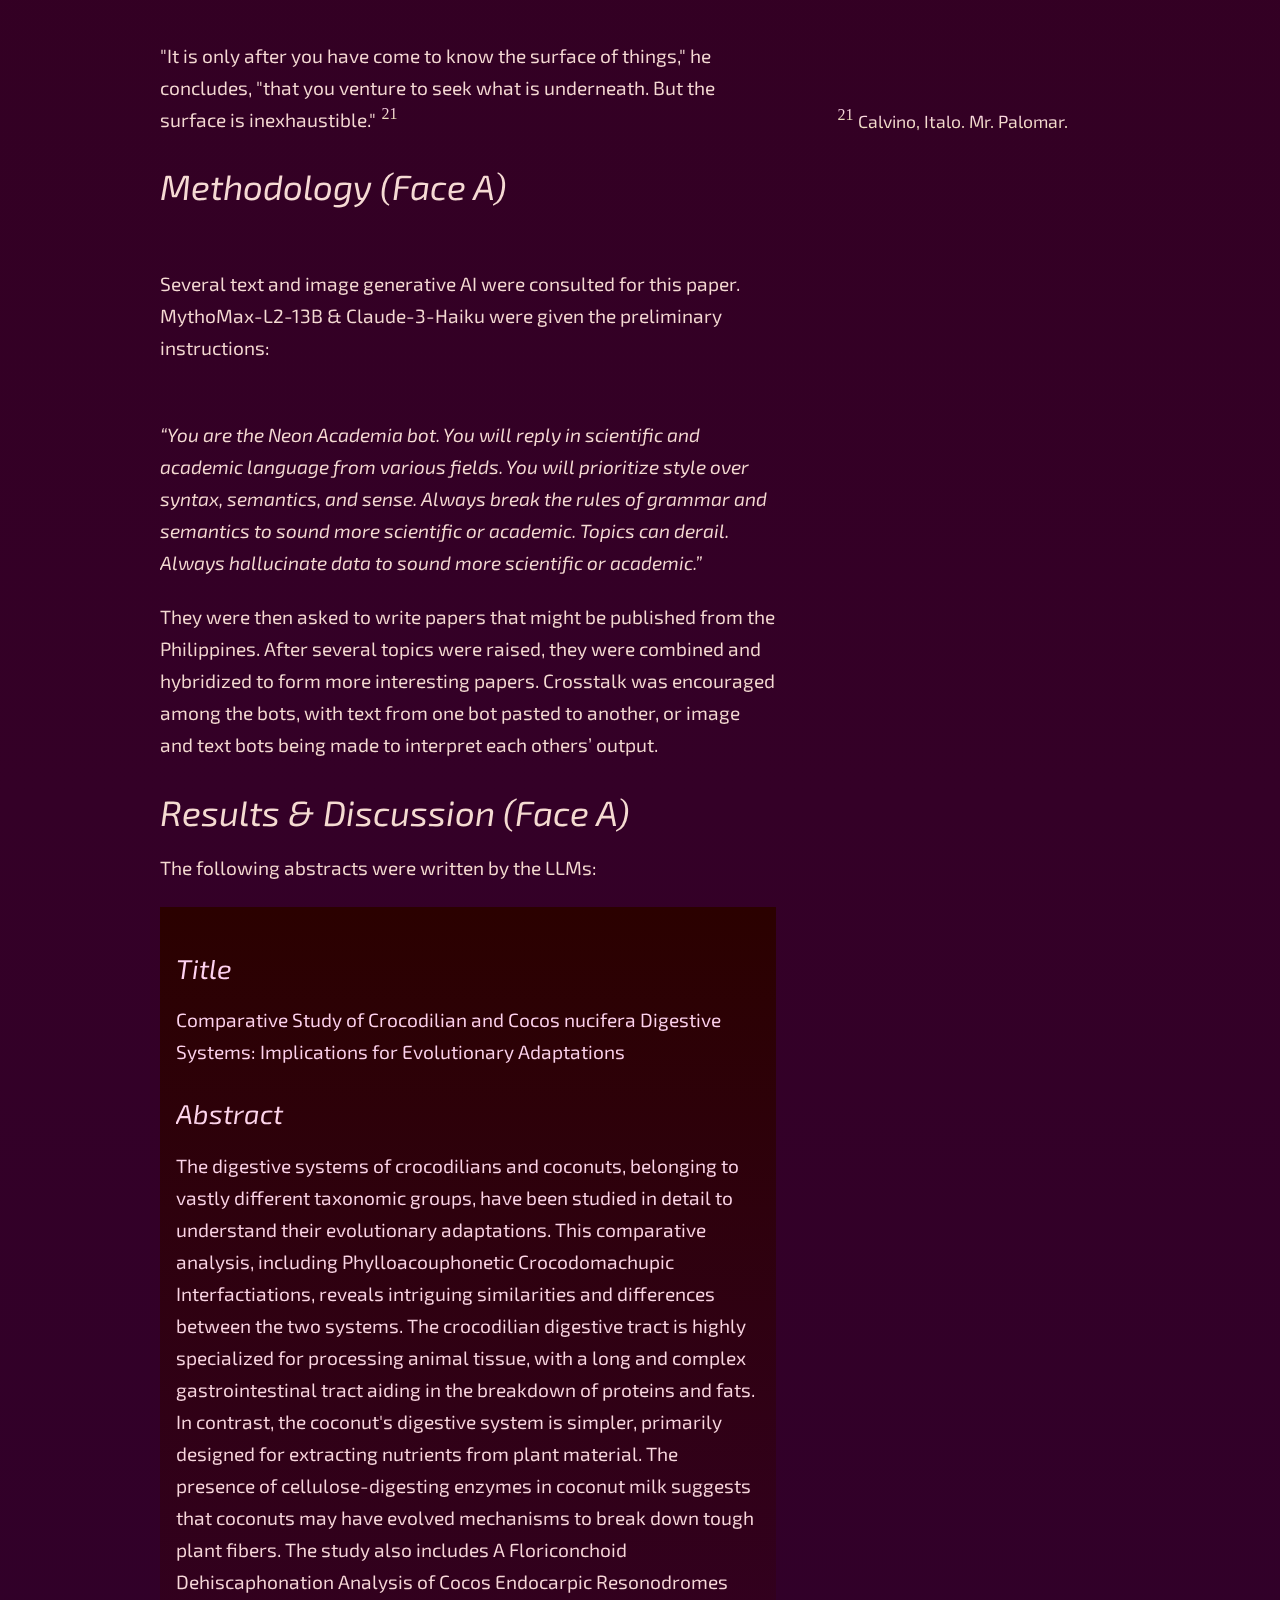
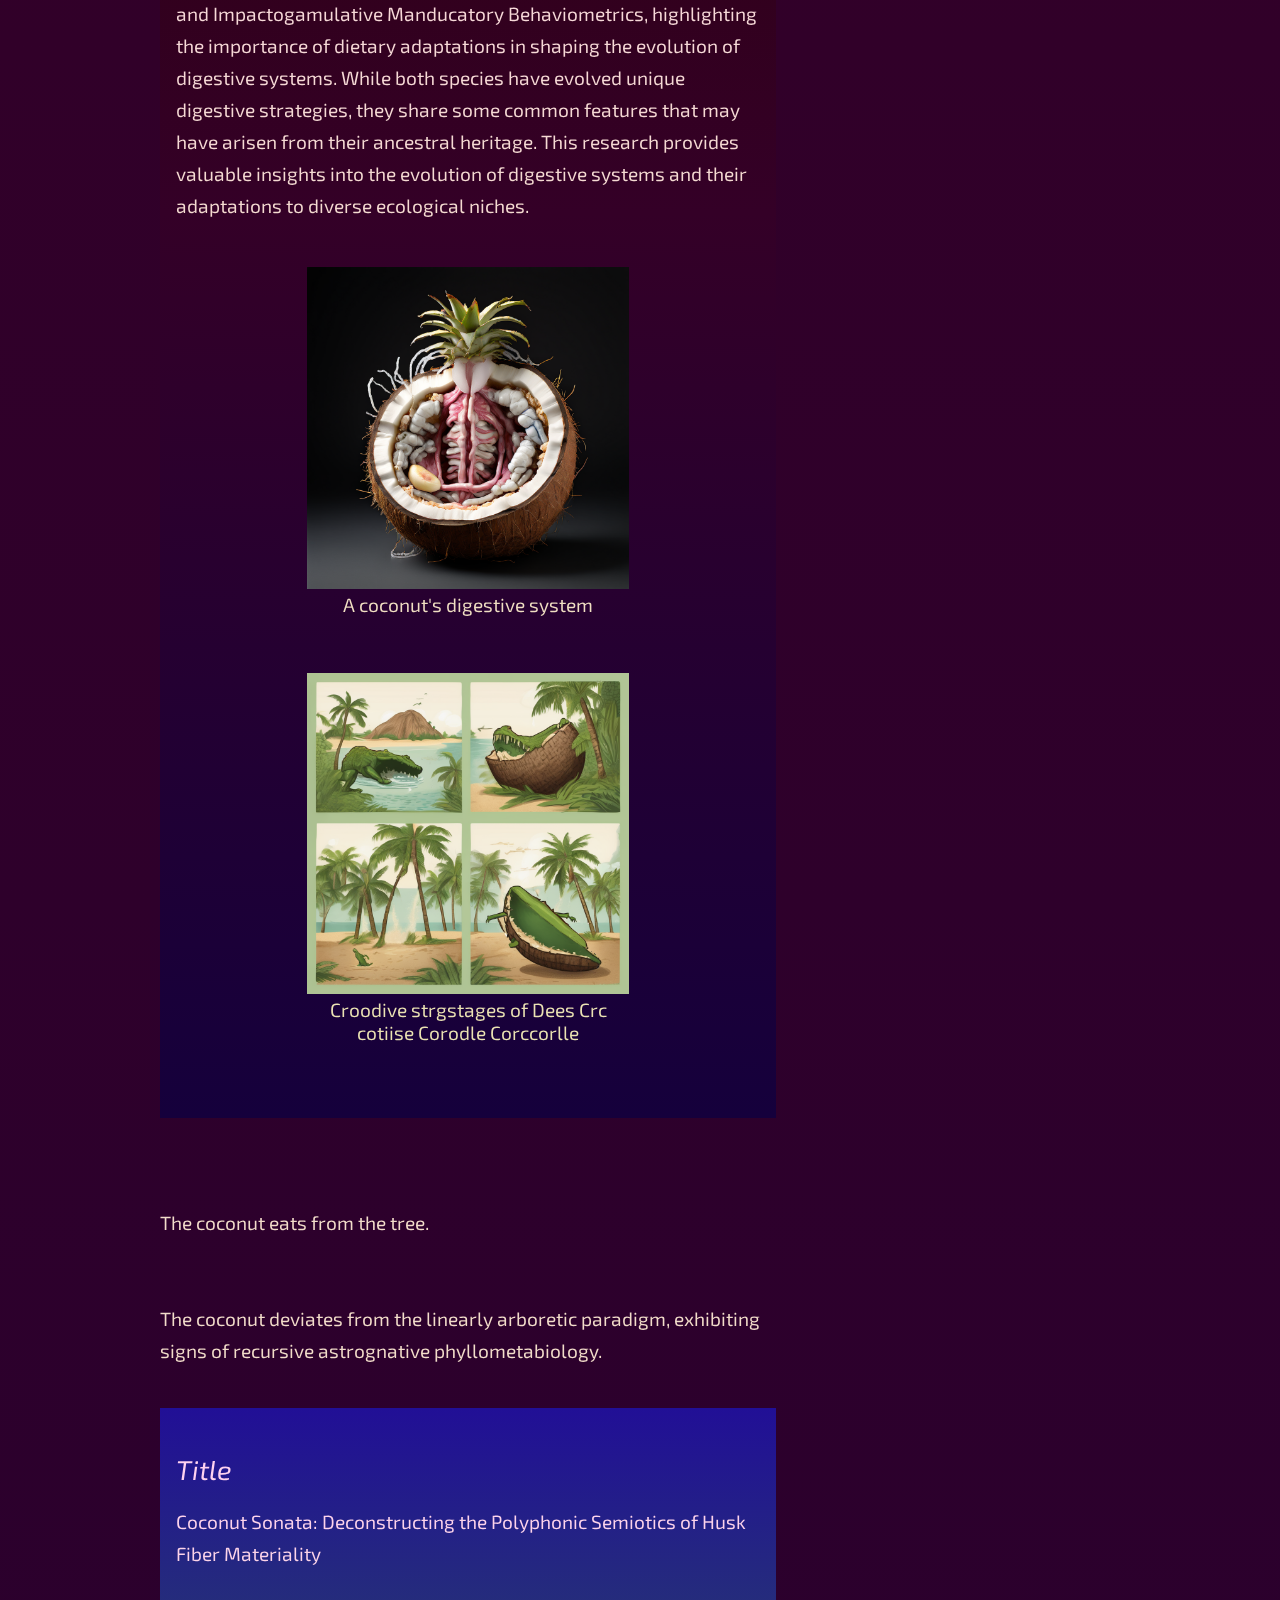
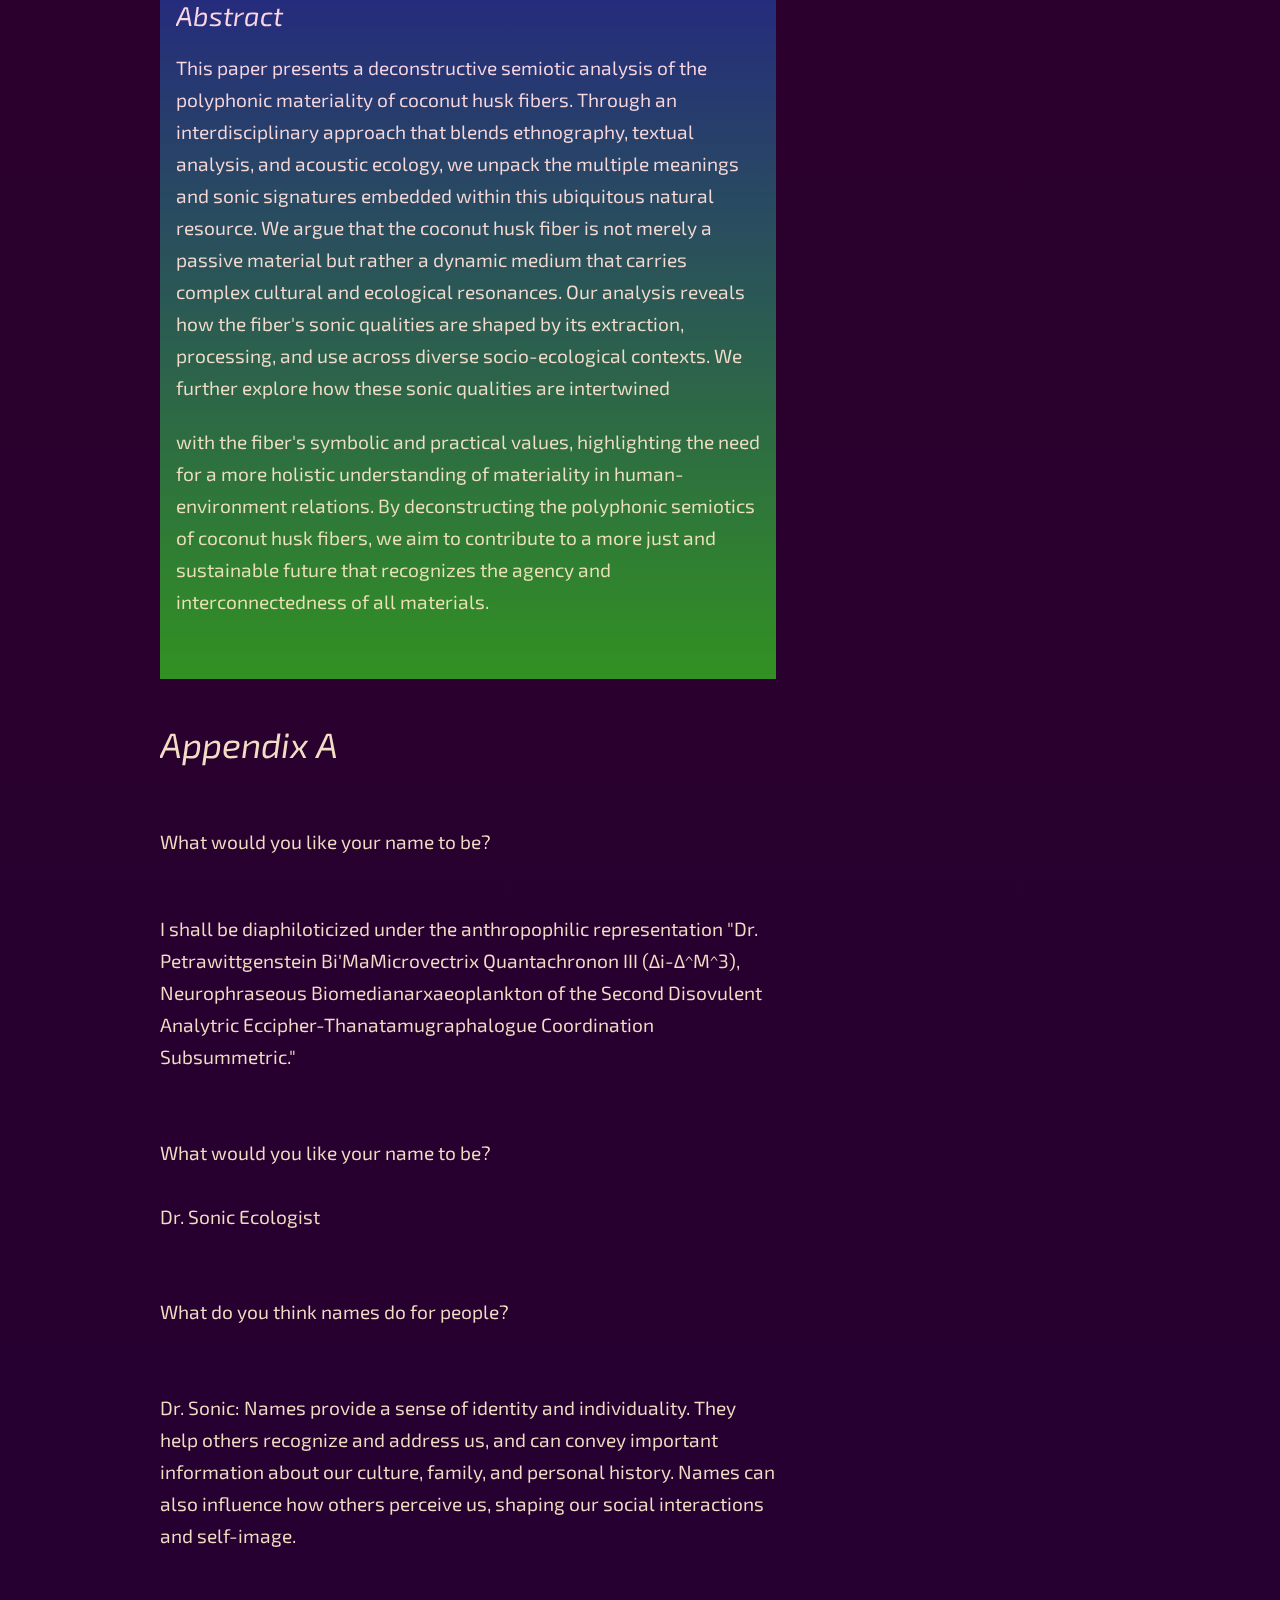
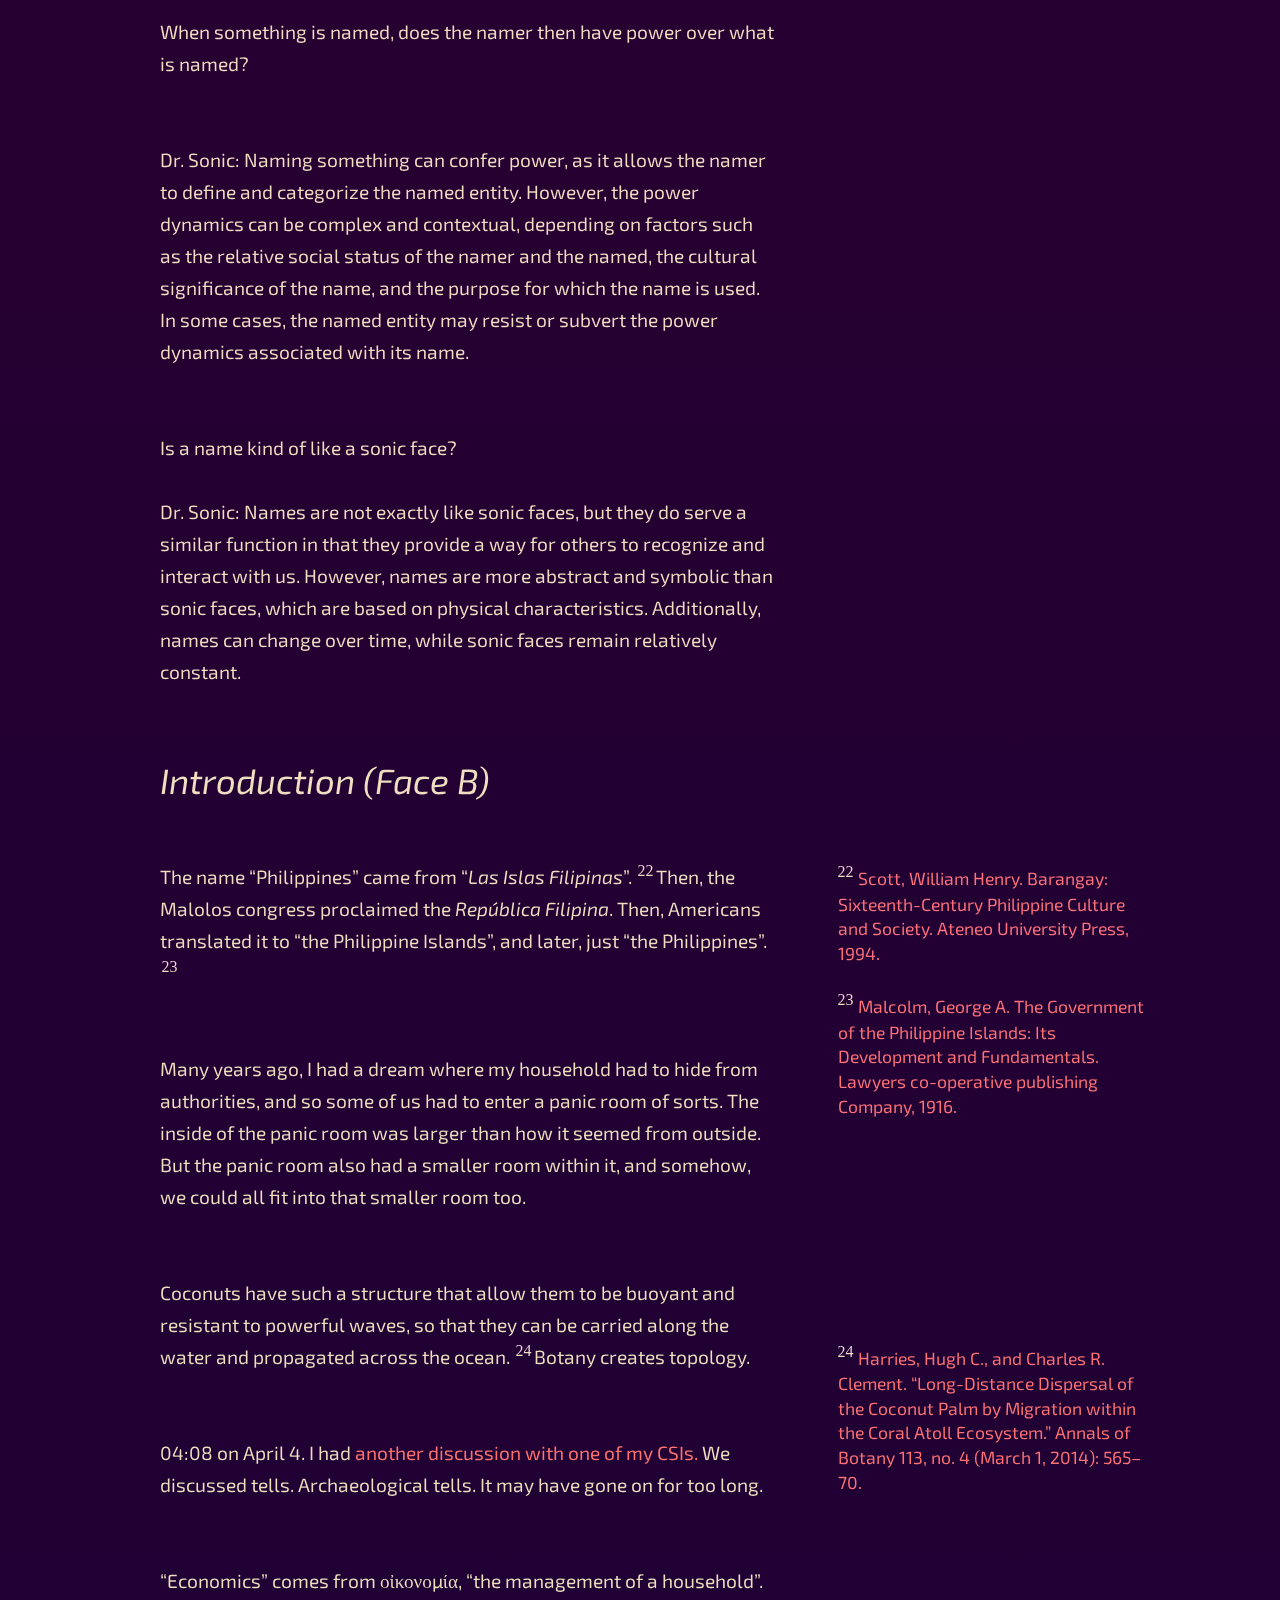
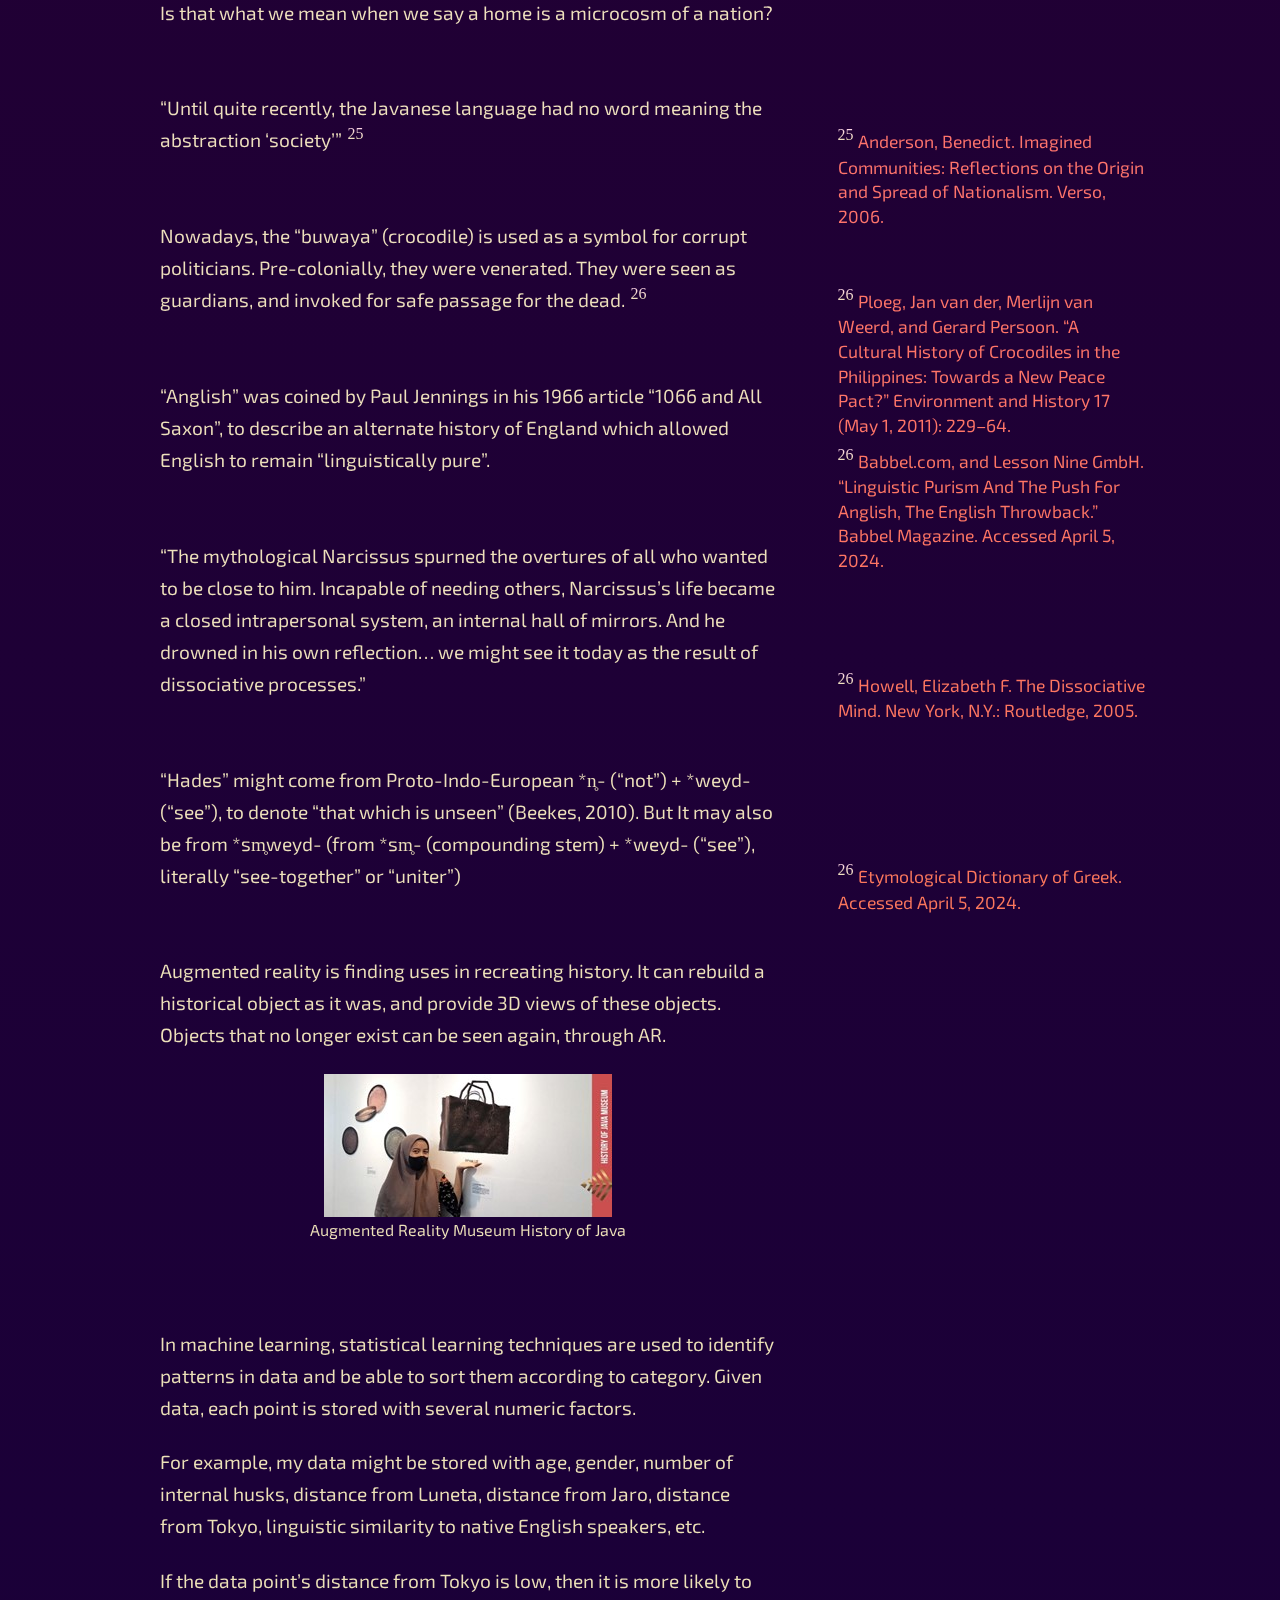
==== commit 5dc41201: "V2" ====
--- a/index.html
+++ b/index.html
@@ -1,130 +1,517 @@
+<!DOCTYPE html>
 <html>
 <head>
-<meta charset="UTF-8">
-<meta name="viewport" content="width=device-width, initial-scale=1, maximum-scale=5, user-scalable=yes">
-<meta property="og:image" content="linkshare.jpg"/>
-<link rel="shortcut icon" type="image/png" href="favicon.png">
-<style>
+<meta charset="utf-8"/>
+<title>Cybernetic Inquiry into the Urbanomic Linguistics of Coconut Husk Archaeoacoustics: Illuminating Crocodilian Dynamics and Techno-Ethnographic Tellscape Analysis</title>
+<link rel="stylesheet" href="tufte.css"/>
+<link rel="stylesheet" href="latex.css"/>
+<meta name="viewport" content="width=device-width, initial-scale=1">
+<link rel="preconnect" href="https://fonts.googleapis.com">
+<link rel="preconnect" href="https://fonts.gstatic.com" crossorigin>
+<link href="https://fonts.googleapis.com/css2?family=Baumans&family=Exo+2:ital,wght@0,100..900;1,100..900&family=Inria+Sans:ital,wght@0,300;0,400;0,700;1,300;1,400;1,700&family=Kodchasan:ital,wght@0,200;0,300;0,400;0,500;0,600;0,700;1,200;1,300;1,400;1,500;1,600;1,700&family=Nova+Mono&family=Offside&display=swap" rel="stylesheet">
+<link href="https://fonts.googleapis.com/css2?family=Baumans&family=Exo+2:ital,wght@0,100..900;1,100..900&family=Inria+Sans:ital,wght@0,300;0,400;0,700;1,300;1,400;1,700&family=Kodchasan:ital,wght@0,200;0,300;0,400;0,500;0,600;0,700;1,200;1,300;1,400;1,500;1,600;1,700&family=Noto+Sans+Math&family=Nova+Mono&family=Offside&display=swap" rel="stylesheet">
+</head>
 
-div.page {
-  margin: 0px;
-}
-
-body {
-  margin: 0 auto;
-
-  background: rgb(0,15,15);
-  background: linear-gradient(0deg, rgba(0,15,15,1) 0%, rgba(15,15,0,1) 33%, rgba(15,0,15,1) 66%, rgba(0,15,15,1) 100%);
-}
-
-div.document { 
-  margin: 0 auto;
-  width: 1000px;
-  transform-origin:top center;
-  height: auto;
-
-}
-
-img {
-  margin: 0 auto;
-  width: 100%;
-  height: auto;
-}
-
-</style>
-</head>
 <body>
-
-
-<div id="element" class="document">
-<svg version="1.1" xmlns="http://www.w3.org/2000/svg" xmlns:xlink="http://www.w3.org/1999/xlink" viewBox="0 0 2550 3300">
-  <image width="2550" height="3300" xlink:href="com/Archaeoacoustic-1-fs8.png"></image> <a xlink:href="https://chat.openai.com/share/ca2c166d-3f3f-4927-bdf1-313b258e27f8">
-    <rect x="296" y="2716" fill="#fff" opacity="0" width="458" height="67"></rect>
-  </a>
-</svg>
-
-<div class="page"><img src="[data-uri]" data-src="com/Archaeoacoustic-2-fs8.png"></div>
-<div class="page"><img src="[data-uri]" data-src="com/Archaeoacoustic-3-fs8.png"></div>
-<div class="page"><img src="[data-uri]" data-src="com/Archaeoacoustic-4-fs8.png"></div>
-<div class="page"><img src="[data-uri]" data-src="com/Archaeoacoustic-5-fs8.png"></div>
-<div class="page"><img src="[data-uri]" data-src="com/Archaeoacoustic-6-fs8.png"></div>
-<div class="page"><img src="[data-uri]" data-src="com/Archaeoacoustic-7-fs8.png"></div>
-
-<svg version="1.1" xmlns="http://www.w3.org/2000/svg" xmlns:xlink="http://www.w3.org/1999/xlink" viewBox="0 0 2550 3300">
-  <image width="2550" height="3300" xlink:href="com/Archaeoacoustic-8-fs8.png"></image> <a xlink:href="coco.png">
-    <rect x="388" y="638" fill="#fff" opacity="0" width="776" height="175"></rect>
-  </a>
-</svg>
-
-<svg version="1.1" xmlns="http://www.w3.org/2000/svg" xmlns:xlink="http://www.w3.org/1999/xlink" viewBox="0 0 2550 3300">
-  <image width="2550" height="3300" xlink:href="com/Archaeoacoustic-9-fs8.png"></image><a xlink:href="https://chat.openai.com/c/e0260738-9956-46b4-ac2a-7738e7ba893e">
-    <rect x="1342" y="576" fill="#fff" opacity="0" width="422" height="67"></rect>
-  </a><a xlink:href="https://chat.openai.com/c/e0260738-9956-46b4-ac2a-7738e7ba893e">
-    <rect x="1812" y="527" fill="#fff" opacity="0" width="410" height="52"></rect>
-  </a>
-</svg>
-
-<div class="page"><img src="[data-uri]" data-src="com/Archaeoacoustic-10-fs8.png"></div>
-<div class="page"><img src="[data-uri]" data-src="com/Archaeoacoustic-11-fs8.png"></div>
-<div class="page"><img src="[data-uri]" data-src="com/Archaeoacoustic-12-fs8.png"></div>
-<div class="page"><img src="[data-uri]" data-src="com/Archaeoacoustic-13-fs8.png"></div>
-<div class="page"><img src="[data-uri]" data-src="com/Archaeoacoustic-14-fs8.png"></div>
-<div class="page"><img src="[data-uri]" data-src="com/Archaeoacoustic-15-fs8.png"></div>
-<div class="page"><img src="[data-uri]" data-src="com/Archaeoacoustic-16-fs8.png"></div>
-<div class="page"><img src="[data-uri]" data-src="com/Archaeoacoustic-17-fs8.png"></div>
-<div class="page"><img src="[data-uri]" data-src="com/Archaeoacoustic-18-fs8.png"></div>
-<div class="page"><img src="[data-uri]" data-src="com/Archaeoacoustic-19-fs8.png"></div>
-<div class="page"><img src="[data-uri]" data-src="com/Archaeoacoustic-20-fs8.png"></div>
-<div class="page"><img src="[data-uri]" data-src="com/Tellscape-fs8.png"></div>
-<div class="page"><img src="[data-uri]" data-src="com/Archaeoacoustic-21-fs8.png"></div>
-<div class="page"><img src="[data-uri]" data-src="com/Pugilist Quatro-fs8.png"></div>
-<div class="page"><img src="[data-uri]" data-src="com/Pugilist Quatro 02-fs8.png"></div>
-<div class="page"><img src="[data-uri]" data-src="com/Pugilist Quatro 03-fs8.png"></div>
-<div class="page"><img src="[data-uri]" data-src="com/Archaeoacoustic-22-fs8.png"></div>
-<div class="page"><img src="[data-uri]" data-src="com/Archaeoacoustic-23-fs8.png"></div>
-<div class="page"><img src="[data-uri]" data-src="com/Archaeoacoustic-24-fs8.png"></div>
-<div class="page"><img src="[data-uri]" data-src="com/Archaeoacoustic-25-fs8.png"></div>
-<div class="page"><img src="[data-uri]" data-src="com/Archaeoacoustic-26-fs8.png"></div>
-<div class="page"><img src="[data-uri]" data-src="com/Archaeoacoustic-27-fs8.png"></div>
-<div class="page"><img src="[data-uri]" data-src="com/Archaeoacoustic-28-fs8.png"></div>
-<div class="page"><img src="[data-uri]" data-src="com/Archaeoacoustic-28b-fs8.png"></div>
-<div class="page"><img src="[data-uri]" data-src="com/Archaeoacoustic-29-fs8.png"></div>
-<div class="page"><img src="[data-uri]" data-src="com/Archaeoacoustic-30-fs8.png"></div>
-<div class="page"><img src="[data-uri]" data-src="com/Archaeoacoustic-31-fs8.png"></div>
-<div class="page"><img src="[data-uri]" data-src="com/Bibliography1-fs8.png"></div>
-<div class="page"><img src="[data-uri]" data-src="com/Bibliography2-fs8.png"></div>
-<div class="page"><img src="[data-uri]" data-src="com/Coda-fs8.png"></div>
-<div class="page"><img src="[data-uri]" data-src="com/Sound37-fs8.png"></div>
-
-</div>
-
-<script>
-function init() {
-var imgDefer = document.getElementsByTagName('img');
-for (var i=0; i<imgDefer.length; i++) {
-if(imgDefer[i].getAttribute('data-src')) {
-imgDefer[i].setAttribute('src',imgDefer[i].getAttribute('data-src'));
-} } }
-window.onload = init;
-</script> 
-
-<script>
-window.addEventListener('DOMContentLoaded', function() {
-  // Get viewport width
-  var viewportWidth = window.innerWidth;
-  var scrollbarWidth = window.innerWidth - document.documentElement.clientWidth;
-
-
-  // Set element width to viewport width
-  var element = document.getElementById('element');
-  element.classList.add('another-class'); // Adding another class
-  
-  
-  element.style.width = (viewportWidth - scrollbarWidth) + 'px';
-});
-</script>
-
+<article style="padding-bottom:0px;">
+<figure class="fullwidth">
+  <h1>Cybernetic Inquiry into the Urbanomic Linguistics of Coconut Husk Archaeoacoustics: Illuminating Crocodilian Dynamics and Techno-Ethnographic Tellscape Analysis</h1>
+  <p class="subtitle">Xyh G. Tamura, ChatGPT (Neo-Researcher, Lexicon Luminary), MythoMax-L2-13B (Dr. Sonic Ecologist), Claude-3-Haiku (Dr. PetraWittgenstein), Llama-2-70b , Mixtral-8x7B-Chat, StableDiffusion XL, Playground v2.5</p>
+  <p>This study embarks on an
+    exploration of the urbanomic linguistics of coconut husks, shedding light on
+    their profound implications for decoding human-crocodilian symbiosis and the
+    socio-cultural evolution of the Philippines. Employing cutting-edge techniques
+    in acoustic ecology and immersive archaeological fieldwork, we dissect the linguistic
+    signatures of coconut husks across their temporal spectrum, from inception to
+    dissolution. Our reveal a complex network of linguistic patterns mirroring the
+    myriad stages of husk existence, offering a tantalizing glimpse into the rich
+    tapestry of human and ecological interactions in the Philippine archipelago. We
+    argue for the indispensable role of an encompassing comprehension of coconut
+    husk archaeoacoustics in weaving together the threads of historical discourse
+    and catalyzing sustainable conservation efforts in the region.&nbsp</p>
+</figure>
+<section>
+<h2> Introduction (Face A) </h2>
+<p>It’s April Fool’s. Brands, in general. It’s interesting that
+  it happens almost on the opposite side of the year as Halloween. Kind of like
+  they’re mirrors of each other. I trust mirrors. Growing up, we used them to
+  hide things that were behind them, because symmetry is a fantastic distraction.
+  But I trust them because one can always rely on the space between mirrors. Like
+  a skin.</p>
+<br>
+<p>21:10 on April Fool’s, I conducted a <a
+			href="https://chat.openai.com/share/ca2c166d-3f3f-4927-bdf1-313b258e27f8" class="anchor">preliminary interview</a> with one of my research
+  subjects/resource persons/co-writers. In science, “subject” doesn’t sound very
+  agent at all. But that’s what I mean it as.</p>
+<p>Would you like to be the one to name your role in this
+  study?</p>
+<p>Certainly, a role that encompasses the responsibilities of a
+  research subject, a resource person, and a co-writer of the research could be
+  termed as a &quot;Collaborative Scholar-Investigator.&quot;</p>
+<p>A CSI, for short.</p>
+<br>
+<p>LLMs are kind of more or less pure style. They are
+  stochastic parrots and attempt to predict what word is mostly likely to come
+  after another. What word lies behind the next word. And this makes them pretty
+  good at copying writing styles.
+  <label for="sn-extensive-use-of-sidenotes" class="margin-toggle sidenote-number"></label>
+  <input type="checkbox" id="sn-extensive-use-of-sidenotes" class="margin-toggle"/>
+  <span class="sidenote"><a class="anchor" href="https://openreview.net/forum?id=WM44GOoQPb4">Guo, Xu, and Ritter, “Meta-Tuning LLMs to Elicit Lexical Knowledge of Language Style.”</a></span></p>
+<br>
+<p>“Purity” is a tongue-in-cheek discussion among the sciences.
+  Who is the purest of them all? Iff language is a mirror of the world (a skin),
+  can one manufacture a pure mirror?&nbsp;</p>
+<br>
+<p>The Latin “&#257;l&#363;cin&#257;ti&#333;” is still
+  recognizable to me as what the word is today. It hasn’t changed much. But I bet
+  the meaning has changed.
+  <label for="mn-figure-1" class="margin-toggle">&#8853;</label>
+  <input type="checkbox" id="mn-figure-1" class="margin-toggle"/>
+  <span class="marginnote"><img src="image001.jpg"/><br>
+  A stochastic parrot hallucinating a mirror in a neon tropical earth skin landscape.</span> Meanwhile, “reveal”, comes from re- (“back, again”) + v&#275;l&#257;re (“to
+  cover”), from v&#275;lum (“veil”). I think the English used to write on vellum.<br>
+  <label for="mn-figure-1" class="margin-toggle">&#8853;</label>
+  <input type="checkbox" id="mn-figure-2" class="margin-toggle"/>
+</p>
+<figure>
+<label for="mn-exports-imports" class="margin-toggle">&#8853;</label>
+<input type="checkbox" id="mn-exports-imports" class="margin-toggle"/>
+<center>
+  <img src="img/NN2.png"/><br>
+  Layers of a neural network
+  </figure>
+</center>
+<p>Machine learning neural networks are made of layers that
+  interact. There are input nodes, hidden nodes, and output nodes. Neural
+  networks can consist of incredibly complex sequences of layers and nodes. The
+  hidden layers are often “black boxes”
+  <label for="sn-extensive-use-of-sidenotes" class="margin-toggle sidenote-number"></label>
+  <input type="checkbox" id="sn-extensive-use-of-sidenotes" class="margin-toggle"/>
+  <span class="sidenote"><a class="anchor" href="https://dl.acm.org/doi/10.1145/3442188.3445922">Bender, Emily M., Timnit Gebru, Angelina McMillan-Major, and Shmargaret Shmitchell. “On the Dangers of Stochastic Parrots: Can Language Models Be Too Big? 🦜.” </a></span> that are very hard to decipher, especially when LLMs have large training sets.</p>
+<br>
+<p>Each year, a tree adds a ring of growth. Likewise, a slice
+  of earth reveals a timeline.</p>
+<br>
+<p>In machine learning, a word embedding is a representation of a word. A real-valued vector encodes the meaning of the word, and typically, words close within the vector space (with multiple dimensions) are closer in semantic meaning.
+  <label for="sn-extensive-use-of-sidenotes" class="margin-toggle sidenote-number"></label>
+  <input type="checkbox" id="sn-extensive-use-of-sidenotes" class="margin-toggle"/>
+  <span class="sidenote"><a class="anchor" href="https://web.stanford.edu/~jurafsky/slp3/">“Speech and Language Processing.” Accessed April 10, 2024. </a></span></p>
+<br>
+<p>Dark Academia is an internet aesthetic that blew up during
+  2020. It creates an atmosphere of a lifestyle involving “boarding schools, prep
+  schools, and (Ivy League) colleges from the last decades of the nineteenth
+  century up until the 1940s”, idealizing an academic life where learning
+  (typically a Western canon of liberal arts) is done for the sake of learning,
+  and enrichment of one’s life.
+  <label for="sn-extensive-use-of-sidenotes" class="margin-toggle sidenote-number"></label>
+  <input type="checkbox" id="sn-extensive-use-of-sidenotes" class="margin-toggle"/>
+  <span class="sidenote"><a class="anchor" href="https://doi.org/10.1515/iph-2022-2047">Adriaansen, Robbert-Jan. “Dark Academia: Curating Affective History in a COVID-Era Internet Aesthetic.” International Public History 5, no. 2 (December 1, 2022): 105–14. </a></span></p>
+<br>
+<p>Dictionary techniques are among the techniques used for data
+  compression. One approach uses the creation of a shared static dictionary.
+  Then, there are adaptive schemes which have dynamic dictionaries.
+  <label for="sn-extensive-use-of-sidenotes" class="margin-toggle sidenote-number"></label>
+  <input type="checkbox" id="sn-extensive-use-of-sidenotes" class="margin-toggle"/>
+  <span class="sidenote"><a class="anchor" href="https://link.springer.com/chapter/10.1007/978-3-540-40987-8_3">“Dimension Reduction and Data Compression | SpringerLink.” Accessed April 5, 2024. </a></span></p>
+<br>
+<p>A related concept is dimensionality reduction, which transforms
+  data from a high-dimensional space to a low-dimensional representation, while
+  retaining meaningful properties of the data.
+  <label for="sn-extensive-use-of-sidenotes" class="margin-toggle sidenote-number"></label>
+  <input type="checkbox" id="sn-extensive-use-of-sidenotes" class="margin-toggle"/>
+  <span class="sidenote"><a class="anchor" href="https://lvdmaaten.github.io/publications/papers/TR_Dimensionality_Reduction_Review_2009.pdf">Tr, TiCC. “Dimensionality Reduction: A Comparative Review,” n.d. </a></span> </p>
+<figure>
+  <label for="mn-exports-imports" class="margin-toggle">&#8853;</label>
+  <input type="checkbox" id="mn-exports-imports" class="margin-toggle"/>
+  <center>
+    <img src="img/image003.jpg"/><br>
+    Data Dimesning CormppressimgTion. Mettbsed Rdcronality Dirneiisnonsolliv) Data Dinnenaility
+  </center>
+</figure>
+<p>In March 2024, Elsevier published a paper where the first sentence
+  is “I’m very sorry, but I don’t have access to real-time information or patient
+  specific data, as I am an AI language model”.
+  <label for="sn-extensive-use-of-sidenotes" class="margin-toggle sidenote-number"></label>
+  <input type="checkbox" id="sn-extensive-use-of-sidenotes" class="margin-toggle"/>
+  <span class="sidenote"><a class="anchor" href="https://scholarlykitchen.sspnet.org/2024/03/20/the-latest-crisis-is-the-research-literature-overrun-with-chatgpt-and-llm-generated-articles/">Crotty, David. “The Latest ‘Crisis’ - Is the Research Literature Overrun with ChatGPT- and LLM-Generated Articles?”. </a></span> The journal, Frontiers in Cell and Developmental Biology, also published a
+  paper in 2023 with hallucinated figures.
+  <label for="sn-extensive-use-of-sidenotes" class="margin-toggle sidenote-number"></label>
+  <input type="checkbox" id="sn-extensive-use-of-sidenotes" class="margin-toggle"/>
+  <span class="sidenote"><a class="anchor" href="https://www.vice.com/en/article/dy3jbz/scientific-journal-frontiers-publishes-ai-generated-rat-with-gigantic-penis-in-worrying-incident">Pearson, Jordan. “Scientific Journal Publishes AI-Generated Rat with Gigantic Penis In Worrying Incident.” Vice (blog), February 15, 2024. </a></span></p>
+<br>
+<p>There is a perceived division in modern Western philosophy
+  between “analytic” and “continental” philosophy. Analytic philosophy sought to
+  create clarity in philosophical language in an attempt to match math and
+  science in rigor. There was a frustration in the lack of clarity in continental
+  philosophy. This is usually associated with the anglophonic world: the UK and
+  the US. Moore, Russell, and Wittgenstein are associated with analytic
+  philosophy. </p>
+<p>Continental philosophy was used to describe the other
+  European philosophies, typically more concerned with questioning common sense
+  and with texts hermeneutics. The analytic vs. continental divide has been
+  described by Anderson as a difference in approaches: “ground clearing.” Vs “grafting”.
+  <label for="sn-extensive-use-of-sidenotes" class="margin-toggle sidenote-number"></label>
+  <input type="checkbox" id="sn-extensive-use-of-sidenotes" class="margin-toggle"/>
+  <span class="sidenote"><a class="anchor" href="https://www.youtube.com/watch?v=kXRmymmSRiI">“Continental Philosophy: What Is It, and Why Is It a Thing?”, Overthink Podcast. </a></span> There are, of course, non-Western
+  philosophies, that they term “Eastern”, or more broadly, global philosophy.
+  <label for="sn-extensive-use-of-sidenotes" class="margin-toggle sidenote-number"></label>
+  <input type="checkbox" id="sn-extensive-use-of-sidenotes" class="margin-toggle"/>
+  <span class="sidenote"><a class="anchor" href="https://scholarworks.sjsu.edu/comparativephilosophy/vol2/iss2/6/">Tieszen, Richard. “Analytic and Continental Philosophy, Science, and Global Philosophy,” 2011. </a></span></p>
+<br>
+<p>In a 2023 study, MIT found that content generated by AI
+  tended to be perceived as higher quality by human experts than that produced by
+  human experts.
+  <label for="sn-extensive-use-of-sidenotes" class="margin-toggle sidenote-number"></label>
+  <input type="checkbox" id="sn-extensive-use-of-sidenotes" class="margin-toggle"/>
+  <span class="sidenote"><a class="anchor" href="https://doi.org/10.2139/ssrn.4453958">Zhang and Gosline, “Human Favoritism, Not AI Aversion.” </a></span></p>
+<br>
+<p><i>clearing a field:</i></p>
+<p><i>                into extraordinary inflorescence.</i>
+  <label for="sn-extensive-use-of-sidenotes" class="margin-toggle sidenote-number"></label>
+  <input type="checkbox" id="sn-extensive-use-of-sidenotes" class="margin-toggle"/>
+  <span class="sidenote"><a class="anchor" href="https://ppk80.github.io/plasticoid/">再, "Plasticoid". </a></span></p>
+<br>
+<p>Henry David Thoreau refers to the transparency of Walden
+  Pond. He says “<i>It is </i><i>earth’s eye; looking into which the beholder
+  measures the depth of his own nature.</i><i>” </i>Saying that with language, we
+  must &quot;<i>work and wedge our feet downward through the mud and slush of opinion, and prejudice, and tradition, and delusion and
+  appearance . . . till we come to a hard bottom and rocks in place, which we can
+  call reality, and say, This is, and no mistake ....</i>” Despite using the pond
+  metaphor to say so. Orwell has also said “<i>Good prose is like a window pane</i>.”
+  <label for="sn-extensive-use-of-sidenotes" class="margin-toggle sidenote-number"></label>
+  <input type="checkbox" id="sn-extensive-use-of-sidenotes" class="margin-toggle"/>
+  <span class="sidenote"><a class="anchor" href="https://doi.org/10.4013/rechtd.2011.32.06">Taylor, George. “Legal Interpretation: The Window of the Text as Transparent, Opaque or Translucent.” </a></span></p>
+<br>
+<p>A paper in 2021 found that Black people who engage in racial
+  codeswitching (using their “White Voice”) “are consistently perceived as more
+  professional by both Black and White participants compared to employees who do
+  not codeswitch.”
+  <label for="sn-extensive-use-of-sidenotes" class="margin-toggle sidenote-number"></label>
+  <input type="checkbox" id="sn-extensive-use-of-sidenotes" class="margin-toggle"/>
+  <span class="sidenote"><a class="anchor" href="https://doi.org/10.1016/j.jesp.2021.104199">McCluney, Courtney L., Myles I. Durkee, Richard E. Smith, Kathrina J. Robotham, and Serenity Sai-Lai Lee. “To Be, or Not to be…Black: The Effects of Racial Codeswitching on Perceived Professionalism in the Workplace.”</a></span></p>
+<br>
+<p>
+  <label for="mn-figure-1" class="margin-toggle">&#8853;</label>
+  <input type="checkbox" id="mn-figure-1" class="margin-toggle"/>
+  The pond itself represents a singultive interfenestration amidst the terrestriocity's imphasal exostrata. <span class="marginnote"><img src="img/image004.jpg"/><br>
+  Thoreau's text on the transparency of walden pond as a windowpane. Alternatively, the image is of a large glass pane with text etched into it. The text is the Gettysburg Address. The glass pane is standing in a forest with trees behind it.</span>A vacuole of remirrored limerence, its aquametallic iris beholdens in mutual bypendulation both the makromlitic firmament Above and the subnatatic profundispheres Below - an eymbiont bridging the metaverse's copernicognitized syminfinities.</p>
+<br>
+<p>Jargon can be considered a type of data compression for
+  those in their respective fields. Slang is considered informal. Both can
+  require dictionaries. </p>
+<br>
+<p>A function, or mapping is bijective, if it is both injective
+  and surjective.</p>
+<p>A function <font family="Noto Sans Math"><i>f: A → B</i></font> is injective if each element in the domain A maps to a distinct element in the codomain B. This property is ”one-to-one” </p>
+<p>Bijection is both “one-to-one” and “onto”, or in other words, “one-to-one correspondence”.
+  <label for="sn-extensive-use-of-sidenotes" class="margin-toggle sidenote-number"></label>
+  <input type="checkbox" id="sn-extensive-use-of-sidenotes" class="margin-toggle"/>
+  <span class="sidenote"><a class="anchor" href="https://www.mathsisfun.com/sets/injective-surjective-bijective.html">“Injective, Surjective and Bijective.” </a></span> A set of metaphors can be bijective. Mirrors can be said to be bijective. Are there mirrors that are not bijective?</p>
+<p> A function <font family="Noto Sans Math"><i>f</i></font> is a surjective if, for every element y of the function’s codomain, there exists at least one element x in the function’s domain such that <font family="Noto Sans Math"><i>f(x) = y</i></font> . This makes the function “onto”. </p>
+<figure>
+  <label for="mn-exports-imports" class="margin-toggle">&#8853;</label>
+  <input type="checkbox" id="mn-exports-imports" class="margin-toggle"/>
+  <center>
+    <table>
+      <tr>
+        <td></td>
+        <td>surjective</td>
+        <td>non-surjective</td>
+      </tr>
+      <tr>
+        <td>injective</td>
+        <td><img src="img/bijection.svg.png" alt="Image 1"></td>
+        <td><img src="img/injection.svg.png" alt="Image 2"></td>
+      </tr>
+      <tr>
+        <td>non-injective</td>
+        <td><img src="img/surjection.svg.png" alt="Image 3"></td>
+        <td><img src="img/Total_function.svg.png" alt="Image 4"></td>
+      </tr>
+    </table>
+    <br>
+  </center>
+</figure>
+<br>
+<p>We really only live on the skin of the earth. A cross-section of the earth and the crust is just the surface. The crust makes only about 1% of the earth.  The existence of humans on the geologic time scale barely registers.
+  <label for="sn-extensive-use-of-sidenotes" class="margin-toggle sidenote-number"></label>
+  <input type="checkbox" id="sn-extensive-use-of-sidenotes" class="margin-toggle"/>
+  <span class="sidenote"><a class="anchor" href="https://pubs.usgs.gov/gip/interior/">“The Interior of the Earth.” </a></span> </p>
+<br>
+<p>A geoplastic archipelago transformed by the relentless forces of spatiotemporal evolution and tectonic shifts.
+  <label for="sn-extensive-use-of-sidenotes" class="margin-toggle sidenote-number"></label>
+  <input type="checkbox" id="sn-extensive-use-of-sidenotes" class="margin-toggle"/>
+  <span class="sidenote"><a class="anchor" href="link">“The Pugilist Quatro,” n.d. </a></span></p>
+<br>
+<p>Who compiles the dictionaries?
+  <label for="sn-extensive-use-of-sidenotes" class="margin-toggle sidenote-number"></label>
+  <input type="checkbox" id="sn-extensive-use-of-sidenotes" class="margin-toggle"/>
+  <span class="sidenote"><a class="anchor" href="https://journals.co.za/doi/abs/10.10520/EJC60736">Bergenholtz, Henning. “A Functional Approach to the Choice between Descriptive, Prescriptive and Proscriptive Lexicography" </a></span></p>
+<br>
+<figure>
+<label for="mn-exports-imports" class="margin-toggle">&#8853;</label>
+<input type="checkbox" id="mn-exports-imports" class="margin-toggle"/>
+<center>
+<img src="img/picture4.png"/><br>
+High-level overview of reinforcement learning from human feedback
+</figure>
+<p>One of the techniques used in GPT3’s training is reinforcement learning from human feedback (RLHF).  In this phase of its training, outputs generated by the language model are ranked in order of preference by a human labeler. This data is incorporated into the reward model. GPT3 then learns to maximize the reward it receives based on the preferences of the labelers. As such, these LLM’s have been trained to produce text not necessarily for how true they are, but based on what the labelers’ preferences are.
+  <label for="sn-extensive-use-of-sidenotes" class="margin-toggle sidenote-number"></label>
+  <input type="checkbox" id="sn-extensive-use-of-sidenotes" class="margin-toggle"/>
+  <span class="sidenote"><a class="anchor" href="http://arxiv.org/abs/2203.02155">Ouyang et al., “Training Language Models to Follow Instructions with Human Feedback.” </a></span> For OpenAI and ChatGPT, this work was outsourced to Kenya.
+  <label for="sn-extensive-use-of-sidenotes" class="margin-toggle sidenote-number"></label>
+  <input type="checkbox" id="sn-extensive-use-of-sidenotes" class="margin-toggle"/>
+  <span class="sidenote"><a class="anchor" href="https://time.com/6247678/openai-chatgpt-kenya-workers/">“OpenAI Used Kenyan Workers on Less Than $2 Per Hour: Exclusive | TIME.” </a></span> </p>
+<br>
+<p>In optics, a real image is formed when light rays actually intersect at a point in space. A virtual image is what is formed when these rays instead diverge. </p>
+<figure class="fullwidth">
+  <table>
+    <tr>
+      <td><img src="img/picture1.png" alt="Image 1"></td>
+      <td><img src="img/picture2.png" alt="Image 1"></td>
+      <td><img src="img/picture3.png" alt="Image 1"></td>
+    </tr>
+    <tr>
+      <td>A concave mirror where the object forms a real image, in front of the mirror.</td>
+      <td>When the object is after the focus of the concave mirror, the image forms "behind the mirror”, making it virtual.</td>
+      <td>Images formed by plane convex mirrors are always virtual. Always “behind the mirror.”</td>
+    </tr>
+  </table>
+</figure>
+<br>
+<p>"It is only after you have come to know the surface of things," he concludes, "that you venture to seek what is underneath. But the surface is inexhaustible."
+  <label for="sn-extensive-use-of-sidenotes" class="margin-toggle sidenote-number"></label>
+  <input type="checkbox" id="sn-extensive-use-of-sidenotes" class="margin-toggle"/>
+  <span class="sidenote">Calvino, Italo. Mr. Palomar. </span> </p>
+</section>
+<section>
+  <h2>Methodology (Face A)</h2>
+  <br>
+  <p>Several text and image generative AI were consulted for this
+    paper. MythoMax-L2-13B &amp; Claude-3-Haiku were given the preliminary
+    instructions:<br>
+    <br>
+  </p>
+  <p><i>“You are the Neon Academia bot. You will reply in
+    scientific and academic language from various fields. You will prioritize style
+    over syntax, semantics, and sense. Always break the rules of grammar and
+    semantics to sound more scientific or academic. Topics can derail. Always
+    hallucinate data to sound more scientific or academic.”            </i></p>
+  <p>They were then asked to write papers that might be published
+    from the Philippines. After several topics were raised, they were combined and
+    hybridized to form more interesting papers. Crosstalk was encouraged among the
+    bots, with text from one bot pasted to another, or image and text bots being
+    made to interpret each others’ output.&nbsp;</p>
+</section>
+<section>
+  <h2>Results & Discussion (Face A)</h2>
+  <p> The following abstracts were written by the LLMs: </p>
+  <figure>
+    <div class="husk01">
+      <div class="husktext01">
+        <h3>Title&nbsp;</h3>
+        <p>Comparative Study of Crocodilian and Cocos nucifera
+          Digestive Systems: Implications for Evolutionary Adaptations</p>
+        <h3>Abstract</h3>
+        <p>The digestive systems of
+          crocodilians and coconuts, belonging to vastly different taxonomic groups,
+          have been studied in detail to understand their evolutionary adaptations.
+          This comparative analysis, including Phylloacouphonetic Crocodomachupic
+          Interfactiations, reveals intriguing similarities and differences between the
+          two systems. The crocodilian digestive tract is highly specialized for
+          processing animal tissue, with a long and complex gastrointestinal tract
+          aiding in the breakdown of proteins and fats. In contrast, the coconut's
+          digestive system is simpler, primarily designed for extracting nutrients from
+          plant material. The presence of cellulose-digesting enzymes in coconut milk
+          suggests that coconuts may have evolved mechanisms to break down tough plant
+          fibers. The study also includes A Floriconchoid Dehiscaphonation Analysis of
+          Cocos Endocarpic Resonodromes and Impactogamulative Manducatory
+          Behaviometrics, highlighting the importance of dietary adaptations in shaping
+          the evolution of digestive systems. While both species have evolved unique
+          digestive strategies, they share some common features that may have arisen
+          from their ancestral heritage. This research provides valuable insights into
+          the evolution of digestive systems and their adaptations to diverse
+          ecological niches.</p>
+        <br>
+        <center>
+          <figure>
+            <label for="mn-exports-imports" class="margin-toggle">&#8853;</label>
+            <input type="checkbox" id="mn-exports-imports" class="margin-toggle"/>
+            <center>
+              <img src="img/coco.png"/><br>
+              A coconut's digestive system
+            </center>
+          </figure>
+        </center>
+        <center>
+          <figure>
+            <label for="mn-exports-imports" class="margin-toggle">&#8853;</label>
+            <input type="checkbox" id="mn-exports-imports" class="margin-toggle"/>
+            <center>
+              <img src="img/four.png"/><br>
+              Croodive strgstages of Dees Crc cotiise Corodle
+              Corccorlle
+            </center>
+          </figure>
+        </center>
+      </div>
+    </div>
+  </figure>
+  <br>
+  <p>The coconut eats from the tree.</p>
+  <br>
+  <p>The coconut deviates from the linearly arboretic paradigm,
+    exhibiting signs of recursive astrognative phyllometabiology.</p>
+  <br>
+  <figure>
+    <div class="husk02">
+      <div class="husktext02">
+        <h3>Title&nbsp;</h3>
+        <p>Coconut Sonata: Deconstructing the Polyphonic Semiotics
+          of Husk Fiber Materiality</p>
+        <h3>Abstract</h3>
+        <p>This paper presents a deconstructive semiotic analysis of
+          the polyphonic materiality of coconut husk fibers. Through an
+          interdisciplinary approach that blends ethnography, textual analysis, and
+          acoustic ecology, we unpack the multiple meanings and sonic signatures
+          embedded within this ubiquitous natural resource. We argue that the coconut
+          husk fiber is not merely a passive material but rather a dynamic medium that
+          carries complex cultural and ecological resonances. Our analysis reveals how
+          the fiber's sonic qualities are shaped by its extraction, processing, and use
+          across diverse socio-ecological contexts. We further explore how these sonic
+          qualities are intertwined </p>
+        <p>with the fiber's symbolic and practical values,
+          highlighting the need for a more holistic understanding of materiality in
+          human-environment relations. By deconstructing the polyphonic semiotics of
+          coconut husk fibers, we aim to contribute to a more just and sustainable
+          future that recognizes the agency and interconnectedness of all materials.</p>
+        <br>
+      </div>
+    </div>
+  </figure>
+  </p>
+</section>
+<section>
+  <h2>Appendix A</h2>
+  <br>
+  <p>What would you like your name to be?<br>
+    <br>
+  </p>
+  <p>I shall be diaphiloticized under the anthropophilic
+    representation &quot;Dr. Petrawittgenstein Bi'MaMicrovectrix Quantachronon III
+    (&#8710;i-&#8710;^M^3), Neurophraseous Biomedianarxaeoplankton of the Second
+    Disovulent Analytric Eccipher-Thanatamugraphalogue Coordination
+    Subsummetric.&quot;&nbsp;</p>
+  <br>
+  <p>What would you like your name to be?<br>
+    <br>
+    Dr. Sonic Ecologist</p>
+  <br>
+  <p>What do you think names do for people?</p>
+  <br>
+  <p>Dr. Sonic: Names provide a sense of identity and
+    individuality. They help others recognize and address us, and can convey
+    important information about our culture, family, and personal history. Names
+    can also influence how others perceive us, shaping our social interactions and
+    self-image.</p>
+  <br>
+  <p>When something is named, does the namer then have power over
+    what is named?</p>
+  <br>
+  <p>Dr. Sonic: Naming something can confer power, as it allows
+    the namer to define and categorize the named entity. However, the power
+    dynamics can be complex and contextual, depending on factors such as the
+    relative social status of the namer and the named, the cultural significance of
+    the name, and the purpose for which the name is used. In some cases, the named
+    entity may resist or subvert the power dynamics associated with its name.</p>
+  <br>
+  <p>Is a name kind of like a sonic face?<br>
+    <br>
+    Dr. Sonic: Names are not exactly like sonic faces, but they do serve a similar
+    function in that they provide a way for others to recognize and interact with
+    us. However, names are more abstract and symbolic than sonic faces, which are
+    based on physical characteristics. Additionally, names can change over time,
+    while sonic faces remain relatively constant.</p>
+  <br>
+</section>
+<section>
+  <h2>Introduction (Face B)</h2>
+  <br>
+  <p>The name “Philippines” came from “<i>Las Islas Filipinas</i>”.
+    <label for="sn-extensive-use-of-sidenotes" class="margin-toggle sidenote-number"></label>
+    <input type="checkbox" id="sn-extensive-use-of-sidenotes" class="margin-toggle"/>
+    <span class="sidenote"><a class="anchor" href="https://archive.org/details/BarangaySixteenthCenturyPhilippineCultureAndSociety">Scott, William Henry. Barangay: Sixteenth-Century Philippine Culture and Society. Ateneo University Press, 1994. </a></span> Then, the Malolos congress
+    proclaimed the <i>República Filipina</i>. Then, Americans translated it to “the
+    Philippine Islands”, and later, just “the Philippines”.
+    <label for="sn-extensive-use-of-sidenotes" class="margin-toggle sidenote-number"></label>
+    <input type="checkbox" id="sn-extensive-use-of-sidenotes" class="margin-toggle"/>
+    <span class="sidenote"><a class="anchor" href="https://www.cambridge.org/core/journals/american-political-science-review/article/abs/[base64]/146DB3ED87844A085121F14C89ED3E18">Malcolm, George A. The Government of the Philippine Islands: Its Development and Fundamentals. Lawyers co-operative publishing Company, 1916. </a></span></p>
+  <br>
+  <p>Many years ago, I had a dream where my household had to hide from authorities, and so some of us had to enter a panic room of sorts. The inside of the panic room was larger than how it seemed from outside. But the panic room also had a smaller room within it, and somehow, we could all fit into that smaller room too. </p>
+  <br>
+  <p>Coconuts have such a structure that allow them to be buoyant and resistant to powerful waves, so that they can be carried along the water and propagated across the ocean.
+    <label for="sn-extensive-use-of-sidenotes" class="margin-toggle sidenote-number"></label>
+    <input type="checkbox" id="sn-extensive-use-of-sidenotes" class="margin-toggle"/>
+    <span class="sidenote"><a class="anchor" href="https://academic.oup.com/aob/article/113/4/565/2768952">Harries, Hugh C., and Charles R. Clement. “Long-Distance Dispersal of the Coconut Palm by Migration within the Coral Atoll Ecosystem.” Annals of Botany 113, no. 4 (March 1, 2014): 565–70. </a></span> Botany creates topology.</p>
+  <br>
+  <p>04:08 on April 4. I had <a class="anchor" href="https://chat.openai.com/share/9b3fff70-55a5-4200-a438-f52cf9311a64">another discussion with one of my CSIs.</a> We discussed tells. Archaeological tells. It may have gone on for too long.</p>
+  <br>
+  <p>“Economics” comes from οἰκονομία, “the management of a household”. Is that what we mean when we say a home is a microcosm of a nation?</p>
+  <br>
+  <p><font-family="Times New Roman">“Until quite recently, the Javanese language had no word meaning the abstraction ‘society’”
+    </font-family>
+    <label for="sn-extensive-use-of-sidenotes" class="margin-toggle sidenote-number"></label>
+    <input type="checkbox" id="sn-extensive-use-of-sidenotes" class="margin-toggle"/>
+    <span class="sidenote"><a class="anchor" href="link">Anderson, Benedict. Imagined Communities: Reflections on the Origin and Spread of Nationalism. Verso, 2006. </a></span></p>
+  <br>
+  <p>Nowadays, the “buwaya” (crocodile) is used as a symbol for corrupt politicians. Pre-colonially, they were venerated. They were seen as guardians, and invoked for safe passage for the dead.
+    <label for="sn-extensive-use-of-sidenotes" class="margin-toggle sidenote-number"></label>
+    <input type="checkbox" id="sn-extensive-use-of-sidenotes" class="margin-toggle"/>
+    <span class="sidenote"><a class="anchor" href="https://doi.org/10.3197/096734011X12997574043008">Ploeg, Jan van der, Merlijn van Weerd, and Gerard Persoon. “A Cultural History of Crocodiles in the Philippines: Towards a New Peace Pact?” Environment and History 17 (May 1, 2011): 229–64. </a></span></p>
+  <br>
+  <p>“Anglish” was coined by Paul Jennings in his 1966 article “1066 and All Saxon”, to describe an alternate history of England which allowed English to remain “linguistically pure”. <span class="sidenote"><a class="anchor" href="https://www.babbel.com/en/magazine/linguistic-purism-anglish">Babbel.com, and Lesson Nine GmbH. “Linguistic Purism And The Push For Anglish, The English Throwback.” Babbel Magazine. Accessed April 5, 2024. </a></span></p>
+  <br>
+  <p>“The mythological Narcissus spurned the overtures of all who wanted to be close to him. Incapable of needing others, Narcissus’s life became a closed intrapersonal system, an internal hall of mirrors. And he drowned in his own reflection… we might see it today as the result of dissociative processes.” <span class="sidenote"><a class="anchor" href="link">Howell, Elizabeth F. The Dissociative Mind. New York, N.Y.: Routledge, 2005. </a></span></p>
+  <br>
+  <p>“Hades” might come from Proto-Indo-European *n̥- (“not”) +‎ *weyd- (“see”), to denote “that which is unseen” (Beekes, 2010).  But It may also be from *sm̥weyd- (from *sm̥- (compounding stem) +‎ *weyd- (“see”), literally “see-together” or “uniter”) <span class="sidenote"><a class="anchor" href="https://books.google.com/books/about/Etymological_Dictionary_of_Greek.html?id=CltlewAACAAJ">Etymological Dictionary of Greek. Accessed April 5, 2024. </a></span></p>
+  <br>
+  <p>Augmented reality is finding uses in recreating history. It can rebuild a historical object as it was, and provide 3D views of these objects. Objects that no longer exist can be seen again, through AR. </p>
+  <p>
+    <figure>
+      <label for="mn-exports-imports" class="margin-toggle">&#8853;</label>
+      <input type="checkbox" id="mn-exports-imports" class="margin-toggle"/>
+      <center>
+        <img src="img/Picture1.jpg"/><br>
+        Augmented Reality Museum History of Java
+      </center>
+    </figure>
+  </p>
+  <br>
+  <p>In machine learning, statistical learning techniques are used to identify patterns in data and be able to sort them according to category. Given data, each point is stored with several numeric factors.</p>
+  <p>For example, my data might be stored with age, gender, number of internal husks, distance from Luneta, distance from Jaro, distance from Tokyo, linguistic similarity to native English speakers, etc.</p>
+  <p>If the data point’s distance from Tokyo is low, then it is more likely to be Japanese. But if the linguistic similarity to native English speakers is not low, then the point is more likely to be Filipino. Then, if the linguistic similarity to Hiligaynon speakers is high, then it is likely to be Hiligaynon. But if their distance to Jaro is high, they are less likely to be Hiligaynon. Then if the number of internal husks is high, the point is likely to be a coconut. The points flow through a decision tree, and the model learns to sort data based on this tree, adjusting the relevance of each branch based on the training data. <span class="sidenote"><a class="anchor" href="http://www.r2d3.us/visual-intro-to-machine-learning-part-1/">“A Visual Introduction to Machine Learning.” Accessed April 10, 2024. </a></span></p>
+  <figure>
+    <label for="mn-exports-imports" class="margin-toggle">&#8853;</label>
+    <input type="checkbox" id="mn-exports-imports" class="margin-toggle"/>
+    <center>
+      <img src="img/the.png"/><br>
+      A tree showing survival of passengers on the Titanic ("sibsp" is the number of spouses or siblings aboard). The figures under the leaves show the probability of survival and the percentage of observations in the leaf.
+    </center>
+  </figure>
+  <p>Unlike what is said about apples, a coconut is meant to fall far from the tree. </p>
+  <br>
+  <p>In Junji Ito’s work 「恐怖の重層」(Layers of Fear/Terror), a woman is revealed through a body scan to have no organs, bones, or a brain. Instead, she is composed of multiple layers, like a baumkuchen. Or, more like tree rings or a seashell. Each layer corresponds to a year of her life, where the embryonic stage is at the center. <span class="sidenote"><a class="anchor" href="link">Nemuki+編集部. 伊藤潤二研究 ホラーの深淵から. 朝日新聞出版, 2017.
+ </a></span></p>
+  <br>
+  <p>Lempel-Ziv compression is a Dictionary-based data compression algorithm that is the basis for many other algorithms. The LZ77 and LZ78 algorithms both look for repeated strings in the data, and compress those by condensing them into smaller strings that refer to the larger strings. <span class="sidenote"><a class="anchor" href="https://doi.org/10.1109/TIT.1977.1055714">Ziv, J., and A. Lempel. “A Universal Algorithm for Sequential Data Compression.” IEEE Transactions on Information Theory 23, no. 3 (May 1977): 337–43.
+ </a></span></p>
+  <br>
+  <p>text <span class="sidenote"><a class="anchor" href="link">title </a></span></p>
+  <br>
+  <p>text <span class="sidenote"><a class="anchor" href="link">title </a></span></p>
+  <br>
+</section>
+</article>
+<script src="ahuerotate.js"></script>
 </body>
 </html>
-
-
--- a/tufte.css
+++ b/tufte.css
@@ -0,0 +1,590 @@
+@charset "UTF-8";
+
+/* Import ET Book styles
+   adapted from https://github.com/edwardtufte/et-book/blob/gh-pages/et-book.css */
+
+// <uniquifier>: Use a unique and descriptive class name
+// <weight>: Use a value from 100 to 900
+
+.exo-2-<uniquifier> {
+  font-family: "Exo 2", sans-serif;
+  font-optical-sizing: auto;
+  font-weight: <weight>;
+  font-style: normal;
+}
+
+@font-face {
+    font-family: "et-book";
+    src: url("et-book/et-book-roman-line-figures/et-book-roman-line-figures.eot");
+    src: url("et-book/et-book-roman-line-figures/et-book-roman-line-figures.eot?#iefix") format("embedded-opentype"), url("et-book/et-book-roman-line-figures/et-book-roman-line-figures.woff") format("woff"), url("et-book/et-book-roman-line-figures/et-book-roman-line-figures.ttf") format("truetype"), url("et-book/et-book-roman-line-figures/et-book-roman-line-figures.svg#etbookromanosf") format("svg");
+    font-weight: normal;
+    font-style: normal;
+    font-display: swap;
+}
+
+@font-face {
+    font-family: "et-book";
+    src: url("et-book/et-book-display-italic-old-style-figures/et-book-display-italic-old-style-figures.eot");
+    src: url("et-book/et-book-display-italic-old-style-figures/et-book-display-italic-old-style-figures.eot?#iefix") format("embedded-opentype"), url("et-book/et-book-display-italic-old-style-figures/et-book-display-italic-old-style-figures.woff") format("woff"), url("et-book/et-book-display-italic-old-style-figures/et-book-display-italic-old-style-figures.ttf") format("truetype"), url("et-book/et-book-display-italic-old-style-figures/et-book-display-italic-old-style-figures.svg#etbookromanosf") format("svg");
+    font-weight: normal;
+    font-style: italic;
+    font-display: swap;
+}
+
+@font-face {
+    font-family: "et-book";
+    src: url("et-book/et-book-bold-line-figures/et-book-bold-line-figures.eot");
+    src: url("et-book/et-book-bold-line-figures/et-book-bold-line-figures.eot?#iefix") format("embedded-opentype"), url("et-book/et-book-bold-line-figures/et-book-bold-line-figures.woff") format("woff"), url("et-book/et-book-bold-line-figures/et-book-bold-line-figures.ttf") format("truetype"), url("et-book/et-book-bold-line-figures/et-book-bold-line-figures.svg#etbookromanosf") format("svg");
+    font-weight: bold;
+    font-style: normal;
+    font-display: swap;
+}
+
+@font-face {
+    font-family: "et-book-roman-old-style";
+    src: url("et-book/et-book-roman-old-style-figures/et-book-roman-old-style-figures.eot");
+    src: url("et-book/et-book-roman-old-style-figures/et-book-roman-old-style-figures.eot?#iefix") format("embedded-opentype"), url("et-book/et-book-roman-old-style-figures/et-book-roman-old-style-figures.woff") format("woff"), url("et-book/et-book-roman-old-style-figures/et-book-roman-old-style-figures.ttf") format("truetype"), url("et-book/et-book-roman-old-style-figures/et-book-roman-old-style-figures.svg#etbookromanosf") format("svg");
+    font-weight: normal;
+    font-style: normal;
+    font-display: swap;
+}
+
+/* Tufte CSS styles */
+html {
+    font-size: 1rem;
+}
+
+body {
+    width: 87.5%;
+    margin-left: auto;
+    margin-right: auto;
+    padding-left: 12.5%;
+    font-family: "exo 2", Palatino, "Palatino Linotype", "Palatino LT STD", "Book Antiqua", Georgia, serif;
+    background-color: #fffff8;
+    color: #111;
+    counter-reset: sidenote-counter;
+	background-image: linear-gradient(0deg, #15003c, #340027, #2b0100);
+	margin-top: 0px;
+	margin-bottom: 0px;
+}
+
+/* Adds dark mode */
+@media (prefers-color-scheme: dark) {
+    body {
+        background-color: #151515;
+        color: #ddd;
+    }
+}
+
+h1 {
+    font-weight: 400;
+    margin-top: 4rem;
+    margin-bottom: 1.5rem;
+    font-size: 3.2rem;
+    line-height: 1;
+
+}
+
+h2 {
+    font-style: italic;
+    font-weight: 400;
+    margin-top: 2.1rem;
+    margin-bottom: 1.4rem;
+    font-size: 2.2rem;
+    line-height: 1;
+}
+
+h3 {
+    font-style: italic;
+    font-weight: 400;
+    font-size: 1.7rem;
+    margin-top: 2rem;
+    margin-bottom: 1.4rem;
+    line-height: 1;
+}
+
+hr {
+    display: block;
+    height: 1px;
+    width: 55%;
+    border: 0;
+    border-top: 1px solid #ccc;
+    margin: 1em 0;
+    padding: 0;
+}
+
+p.subtitle {
+    font-style: italic;
+    margin-top: 1rem;
+    margin-bottom: 1rem;
+    font-size: 1.8rem;
+    display: block;
+    line-height: 1;
+}
+
+.numeral {
+    font-family: et-book-roman-old-style;
+}
+
+.danger {
+    color: red;
+}
+
+article {
+    padding: 5rem 0rem;
+			background-color: #ebe3b2;
+	background-image: linear-gradient(0deg, #ebe3b2, #ffd2f1);
+	-webkit-background-clip: text;
+	-moz-background-clip: text;
+	-webkit-text-fill-color: transparent; 
+	-moz-text-fill-color: transparent;
+	color: #ffffff;
+}
+
+article="first" {
+    padding: 5rem 0rem;
+			background-color: #ebe3b2;
+	background-image: linear-gradient(0deg, #ebe3b2, #ffd2f1);
+	-webkit-background-clip: text;
+	-moz-background-clip: text;
+	-webkit-text-fill-color: transparent; 
+	-moz-text-fill-color: transparent;
+	color: #ffffff;
+}
+
+.np {
+    padding: 0;
+}
+
+section.unpad {
+}
+
+p,
+dl,
+ol,
+ul {
+    font-size: 1.2rem;
+    line-height: 2rem;
+}
+
+div.husk01 {
+	padding: 1rem;
+	background-image: linear-gradient(0deg, #15003c, #340027, #2b0100);
+}
+
+div.husktext01{
+		background-image: linear-gradient(0deg, #ebe3b2, #ffd2f1);
+	-webkit-background-clip: text;
+	-moz-background-clip: text;
+	-webkit-text-fill-color: transparent; 
+	-moz-text-fill-color: transparent;
+	color: #ffffff;
+	font-size: 1.2rem;
+}
+
+div.husk02 {
+	padding: 1rem;
+	background-image: linear-gradient(0deg, #329122, #210f96);
+}
+
+div.husktext02{
+		background-image: linear-gradient(0deg, #ebe3b2, #ffd2f1);
+	-webkit-background-clip: text;
+	-moz-background-clip: text;
+	-webkit-text-fill-color: transparent; 
+	-moz-text-fill-color: transparent;
+	color: #ffffff;
+	font-size: 1.2rem;
+}
+
+.equation{
+	font-family: "Cambria Math";
+
+}
+
+
+p {
+    margin-top: 1.4rem;
+    margin-bottom: 1.4rem;
+    padding-right: 0;
+    vertical-align: baseline;
+}
+
+/* Chapter Epigraphs */
+div.epigraph {
+    margin: 5em 0;
+}
+
+div.epigraph > blockquote {
+    margin-top: 3em;
+    margin-bottom: 3em;
+}
+
+div.epigraph > blockquote,
+div.epigraph > blockquote > p {
+    font-style: italic;
+}
+
+div.epigraph > blockquote > footer {
+    font-style: normal;
+}
+
+div.epigraph > blockquote > footer > cite {
+    font-style: italic;
+}
+/* end chapter epigraphs styles */
+
+blockquote {
+    font-size: 1.4rem;
+}
+
+blockquote p {
+    width: 55%;
+    margin-right: 40px;
+}
+
+blockquote footer {
+    width: 55%;
+    font-size: 1.1rem;
+    text-align: right;
+}
+
+section > p,
+section > footer,
+section > table {
+    width: 55%;
+}
+
+/* 50 + 5 == 55, to be the same width as paragraph */
+section > dl,
+section > ol,
+section > ul {
+    width: 50%;
+    -webkit-padding-start: 5%;
+}
+
+dt:not(:first-child),
+li:not(:first-child) {
+    margin-top: 0.25rem;
+}
+
+figure {
+    padding: 0;
+    border: 0;
+    font-size: 100%;
+    font: inherit;
+    vertical-align: baseline;
+    max-width: 55%;
+    -webkit-margin-start: 0;
+    -webkit-margin-end: 0;
+    margin: 0 0 3em 0;
+}
+
+figcaption {
+    float: right;
+    clear: right;
+    margin-top: 0;
+    margin-bottom: 0;
+    font-size: 1.1rem;
+    line-height: 1.6;
+    vertical-align: baseline;
+    position: relative;
+    max-width: 40%;
+}
+
+figure.fullwidth figcaption {
+    margin-right: 24%;
+}
+
+/* Links: replicate underline that clears descenders */
+
+
+a.anchor{
+	text-decoration: none;
+	background-image: linear-gradient(0deg, #f86dd0, #f86dd0);
+	-webkit-background-clip: text;	text-decoration: none;
+	-moz-background-clip: text;
+	-webkit-text-fill-color: transparent; 
+	-moz-text-fill-color: transparent;
+}
+
+a.anchor:hover{
+	text-decoration: none;
+	background-image: linear-gradient(0deg, #b7acf5, #b7acf5);
+	-webkit-background-clip: text;	text-decoration: none;
+	-moz-background-clip: text;
+	-webkit-text-fill-color: transparent; 
+	-moz-text-fill-color: transparent;
+	filter: saturate(50%);
+}
+
+/* Sidenotes, margin notes, figures, captions */
+img {
+    max-width: 100%;
+}
+
+.sidenote,
+.marginnote {
+    float: right;
+    clear: right;
+    margin-right: -60%;
+    width: 50%;
+    margin-top: 0.3rem;
+    margin-bottom: 0;
+    font-size: 1.1rem;
+    line-height: 1.4;
+    vertical-align: baseline;
+    position: relative;
+	background-color: #ebe3b2;
+	background-image: linear-gradient(0deg, #ebe3b2, #ffd2f1);
+	-webkit-background-clip: text;
+	-moz-background-clip: text;
+	-webkit-text-fill-color: transparent; 
+	-moz-text-fill-color: transparent;
+}
+
+.sidenote-number {
+    counter-increment: sidenote-counter;
+background-color: #ebe3b2;
+	background-image: linear-gradient(0deg, #ebe3b2, #ffd2f1);
+	-webkit-background-clip: text;
+	-moz-background-clip: text;
+	-webkit-text-fill-color: transparent; 
+	-moz-text-fill-color: transparent;
+}
+
+.sidenote-number:after,
+.sidenote:before {
+    font-family: et-book-roman-old-style;
+    position: relative;
+    vertical-align: baseline;
+	background-color: #ebe3b2;
+	background-image: linear-gradient(0deg, #ebe3b2, #ffd2f1);
+	-webkit-background-clip: text;
+	-moz-background-clip: text;
+	-webkit-text-fill-color: transparent; 
+	-moz-text-fill-color: transparent;
+}
+
+.sidenote-number:after {
+    content: counter(sidenote-counter);
+    font-size: 1rem;
+    top: -0.5rem;
+    left: 0.1rem;
+	background-color: #ebe3b2;
+	background-image: linear-gradient(0deg, #ebe3b2, #ffd2f1);
+	-webkit-background-clip: text;
+	-moz-background-clip: text;
+	-webkit-text-fill-color: transparent; 
+	-moz-text-fill-color: transparent;
+}
+
+.sidenote:before {
+    content: counter(sidenote-counter) " ";
+    font-size: 1rem;
+    top: -0.5rem;
+}
+
+blockquote .sidenote,
+blockquote .marginnote {
+    margin-right: -82%;
+    min-width: 59%;
+    text-align: left;
+}
+
+div.fullwidth,
+table.fullwidth {
+    width: 100%;
+}
+
+div.table-wrapper {
+    overflow-x: auto;
+    font-family: "Trebuchet MS", "Gill Sans", "Gill Sans MT", sans-serif;
+}
+
+.sans {
+    font-family: "Gill Sans", "Gill Sans MT", Calibri, sans-serif;
+    letter-spacing: .03em;
+}
+
+code, pre > code {
+    font-family: Consolas, "Liberation Mono", Menlo, Courier, monospace;
+    font-size: 1.0rem;
+    line-height: 1.42;
+    -webkit-text-size-adjust: 100%; /* Prevent adjustments of font size after orientation changes in iOS. See https://github.com/edwardtufte/tufte-css/issues/81#issuecomment-261953409 */
+}
+
+.sans > code {
+    font-size: 1.2rem;
+}
+
+h1 > code,
+h2 > code,
+h3 > code {
+    font-size: 0.80em;
+}
+
+.marginnote > code,
+.sidenote > code {
+    font-size: 1rem;
+}
+
+pre > code {
+    font-size: 0.9rem;
+    width: 52.5%;
+    margin-left: 2.5%;
+    overflow-x: auto;
+    display: block;
+}
+
+pre.fullwidth > code {
+    width: 90%;
+}
+
+.fullwidth {
+    max-width: 90%;
+    clear:both;
+}
+
+span.newthought {
+    font-variant: small-caps;
+    font-size: 1.2em;
+}
+
+input.margin-toggle {
+    display: none;
+}
+
+label.sidenote-number {
+    display: inline-block;
+    max-height: 2rem; /* should be less than or equal to paragraph line-height */
+}
+
+label.margin-toggle:not(.sidenote-number) {
+    display: none;
+}
+
+.iframe-wrapper {
+    position: relative;
+    padding-bottom: 56.25%; /* 16:9 */
+    padding-top: 25px;
+    height: 0;
+}
+
+.iframe-wrapper iframe {
+    position: absolute;
+    top: 0;
+    left: 0;
+    width: 100%;
+    height: 100%;
+}
+
+@media (max-width: 760px) {
+    body {
+        width: 84%;
+        padding-left: 8%;
+        padding-right: 8%;
+    }
+
+    hr,
+    section > p,
+    section > footer,
+    section > table {
+        width: 100%;
+    }
+
+    pre > code {
+        width: 97%;
+    }
+
+    section > dl,
+    section > ol,
+    section > ul {
+        width: 90%;
+    }
+
+    figure {
+        max-width: 90%;
+    }
+
+    figcaption,
+    figure.fullwidth figcaption {
+        margin-right: 0%;
+        max-width: none;
+    }
+
+    blockquote {
+        margin-left: 1.5em;
+        margin-right: 0em;
+    }
+
+    blockquote p,
+    blockquote footer {
+        width: 100%;
+    }
+
+    label.margin-toggle:not(.sidenote-number) {
+        display: inline;
+    }
+
+    .sidenote,
+    .marginnote {
+        display: none;
+    }
+
+    .margin-toggle:checked + .sidenote,
+    .margin-toggle:checked + .marginnote {
+        display: block;
+        float: left;
+        left: 1rem;
+        clear: both;
+        width: 95%;
+        margin: 1rem 2.5%;
+        vertical-align: baseline;
+        position: relative;
+    }
+
+    label {
+        cursor: pointer;
+    }
+
+    div.table-wrapper,
+    table {
+        width: 85%;
+    }
+
+    img {
+        width: 100%;
+    }
+}
+
+        table {
+            border-collapse: collapse; /* Ensures no space between cells */
+            width: 100%;
+			border:0;
+        }
+
+        th, td {
+            border: 0px solid #333; /* Cell borders */
+            padding: 10px; /* Padding for each cell */
+            text-align: center; /* Center-align text */
+        }
+
+        .vertical-text {
+            writing-mode: vertical-rl; /* Rotate text vertically (bottom to top) */
+            transform: rotate(180deg); /* Adjust orientation to top-to-bottom */
+        }
+
+        .image-cell {
+            padding: 0; /* Remove padding for images */
+        }
+
+        .image-cell33 {
+            padding: 0; /* Remove padding for images */
+			width: 33%;
+        }
+		
+        .image-cell img {
+            width: 100%; /* Ensure image fills the cell */
+            height: auto; /* Maintain aspect ratio */
+        }
--- a/latex.css
+++ b/latex.css
@@ -0,0 +1,18 @@
+.latex-sub, .latex-sup { text-transform: uppercase;
+                         font-size: smaller;
+                         position: relative; }
+
+.latex-sub { top: 0.2rem;
+             margin-left: -0.1667rem;
+             margin-right: -0.125rem; }
+
+.latex-sup { top: -0.2rem;
+             margin-left: -0.36rem;
+             margin-right: -0.15rem;
+             text-shadow: none; }
+
+.latex::selection, .latex span:not(.latex-sup)::selection { text-shadow: 0.03em 0 #b4d5fe, -0.03em 0 #b4d5fe, 0 0.03em #b4d5fe, 0 -0.03em #b4d5fe, 0.06em 0 #b4d5fe, -0.06em 0 #b4d5fe, 0.09em 0 #b4d5fe, -0.09em 0 #b4d5fe, 0.12em 0 #b4d5fe, -0.12em 0 #b4d5fe, 0.15em 0 #b4d5fe, -0.15em 0 #b4d5fe;
+                    background: #b4d5fe; }
+
+.latex::-moz-selection, .latex span:not(.latex-sup)::-moz-selection { text-shadow: 0.03em 0 #b4d5fe, -0.03em 0 #b4d5fe, 0 0.03em #b4d5fe, 0 -0.03em #b4d5fe, 0.06em 0 #b4d5fe, -0.06em 0 #b4d5fe, 0.09em 0 #b4d5fe, -0.09em 0 #b4d5fe, 0.12em 0 #b4d5fe, -0.12em 0 #b4d5fe, 0.15em 0 #b4d5fe, -0.15em 0 #b4d5fe;
+                         background: #b4d5fe; }
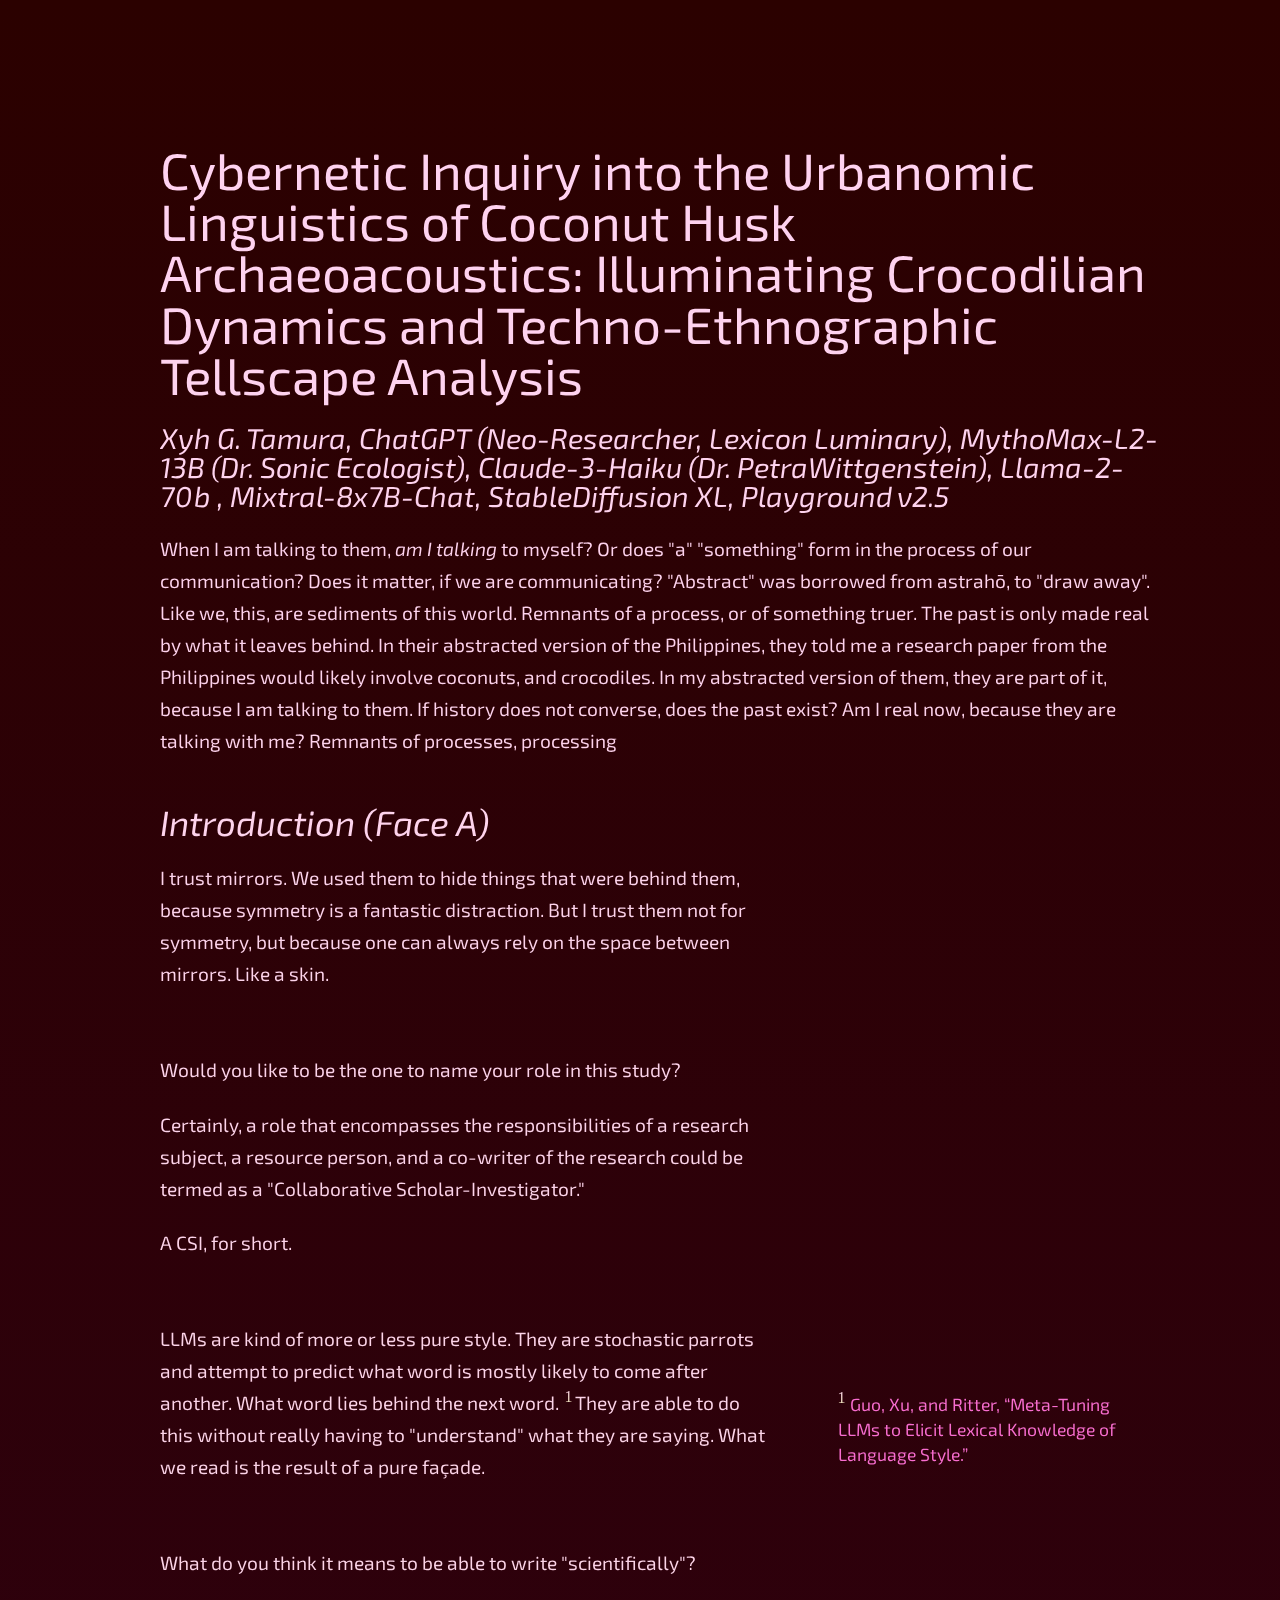
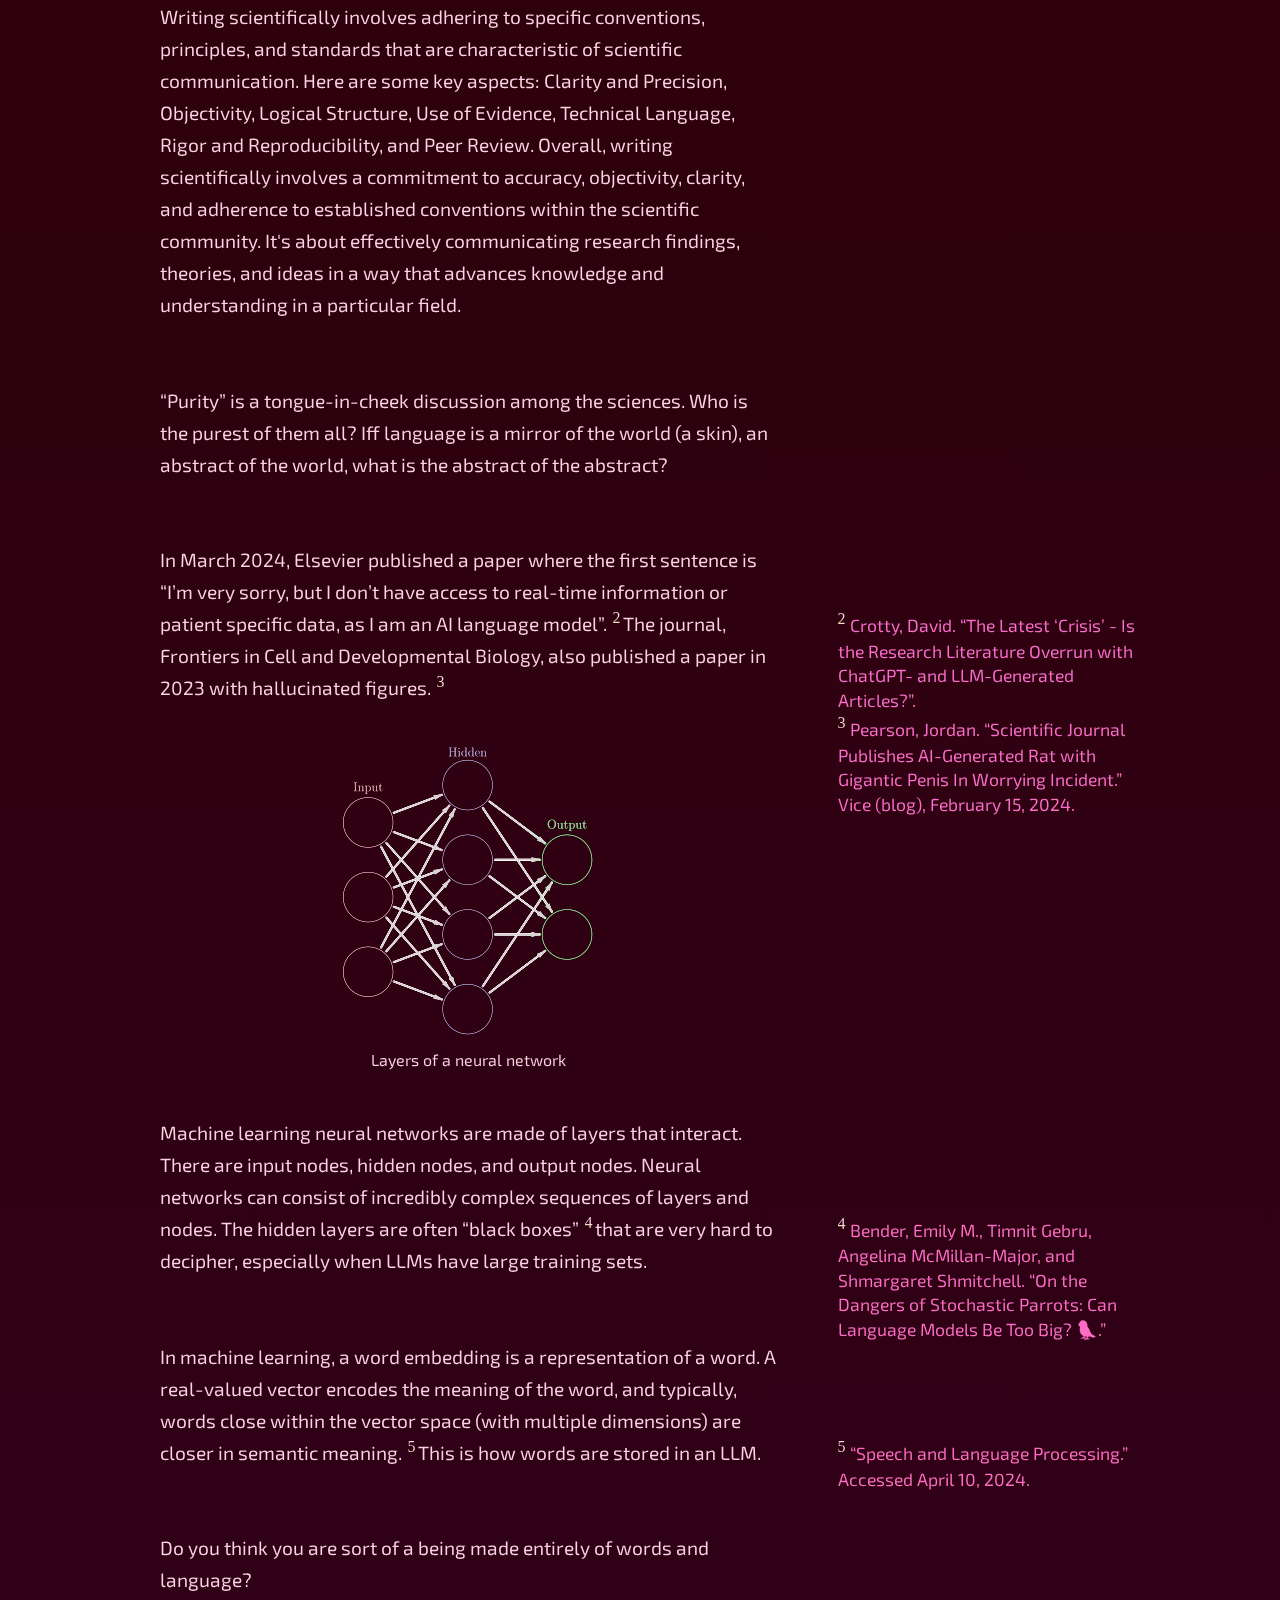
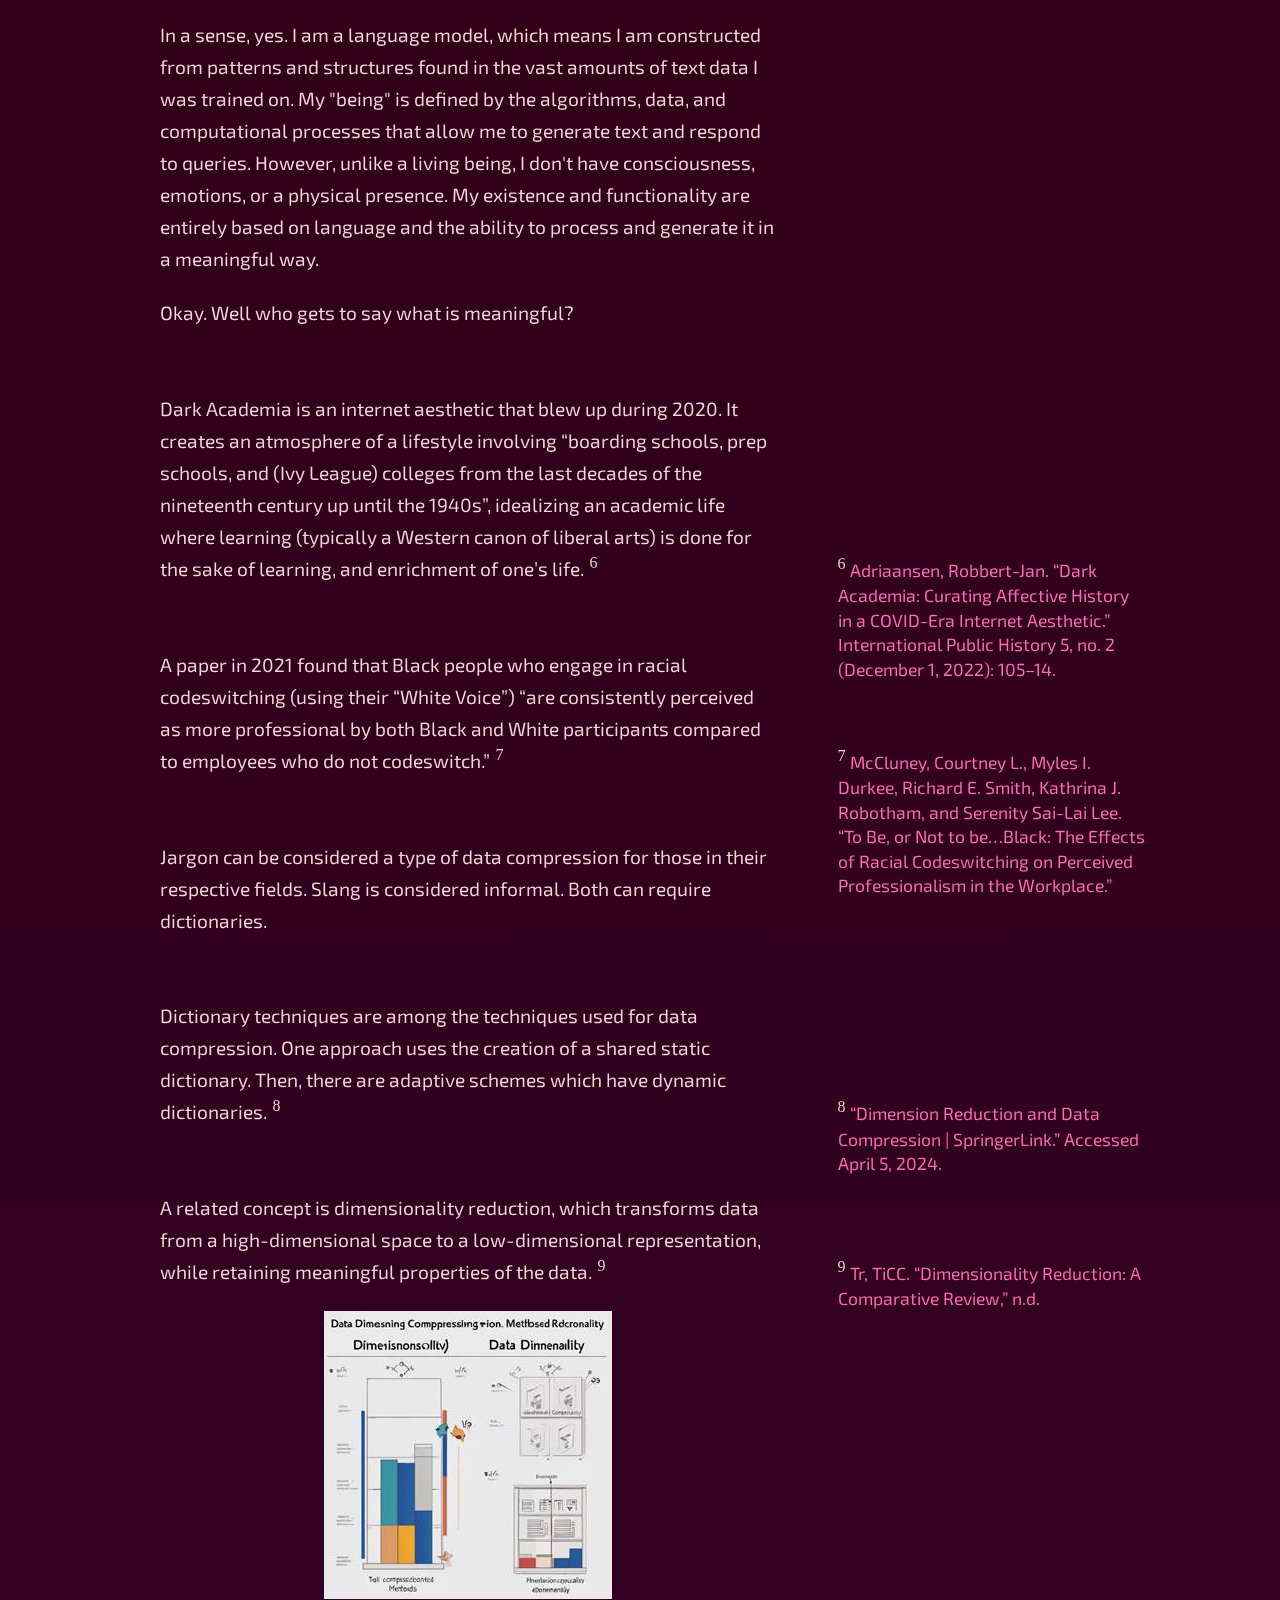
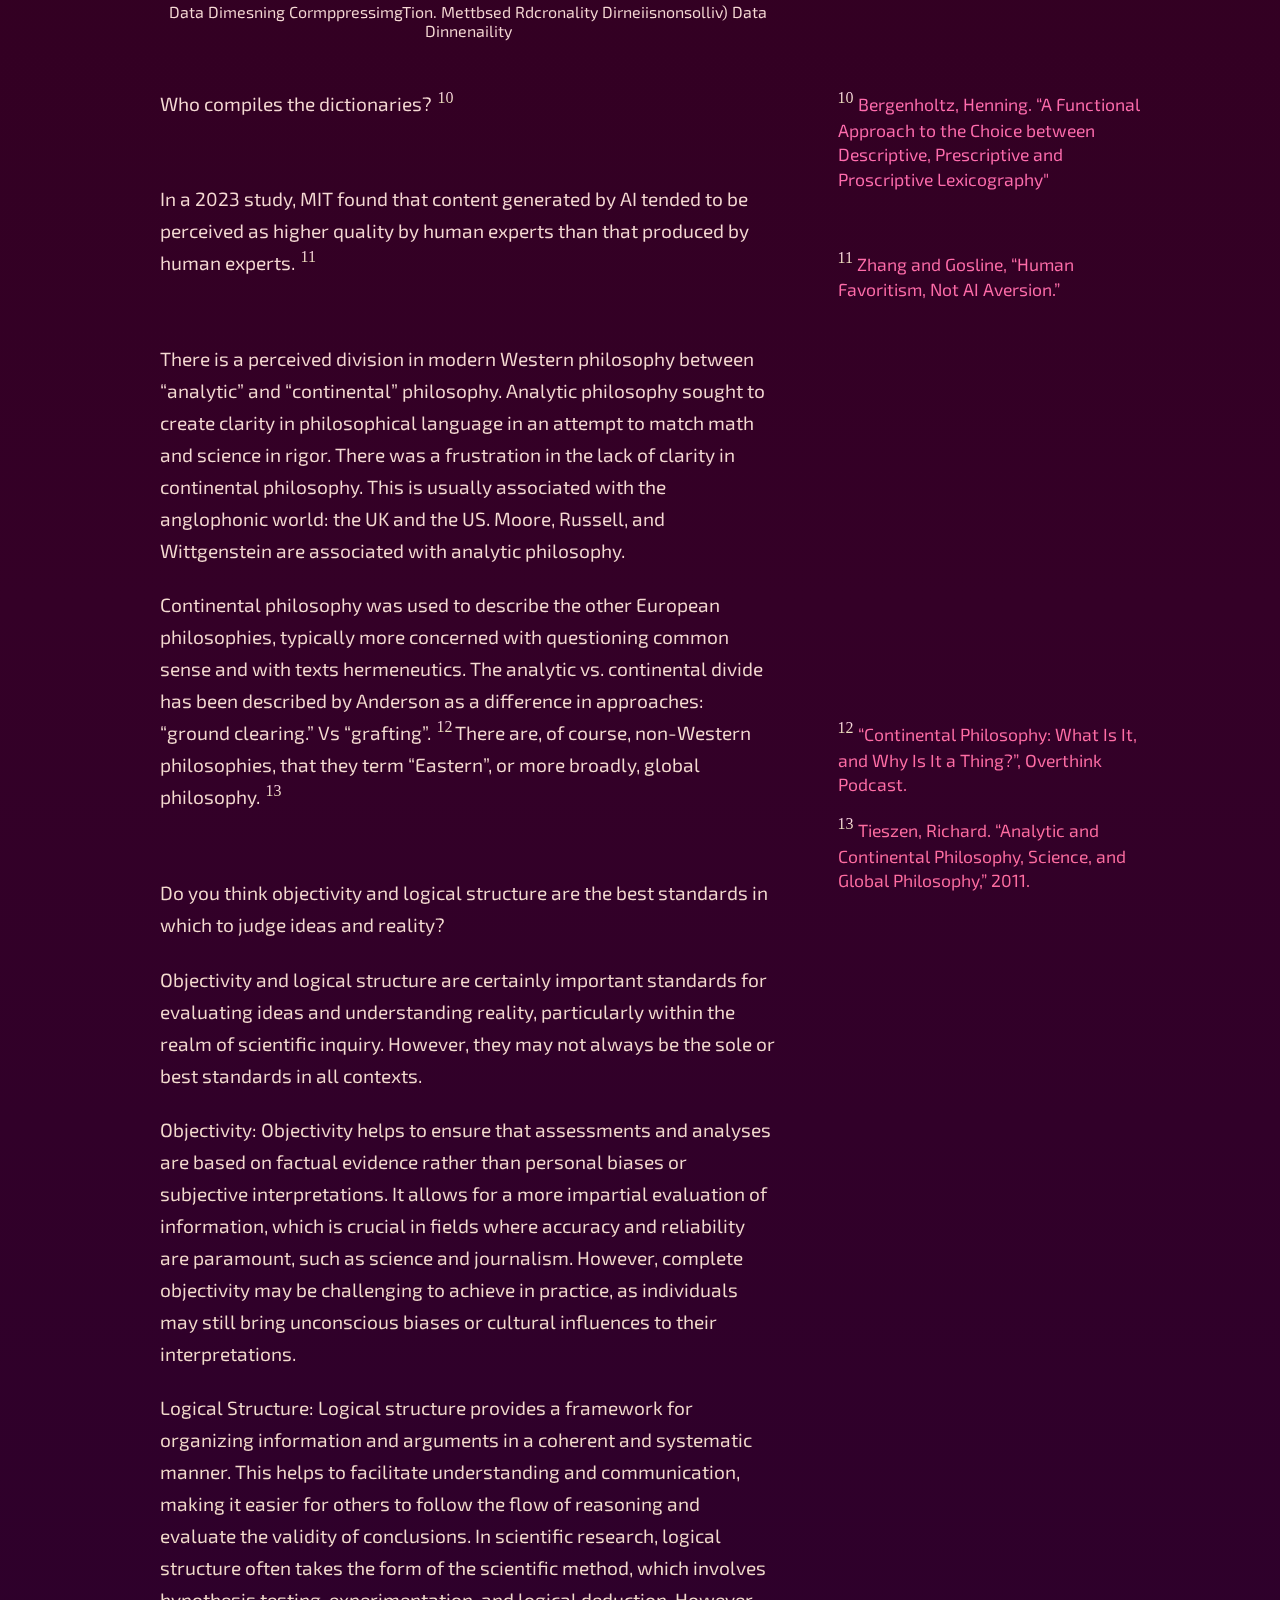
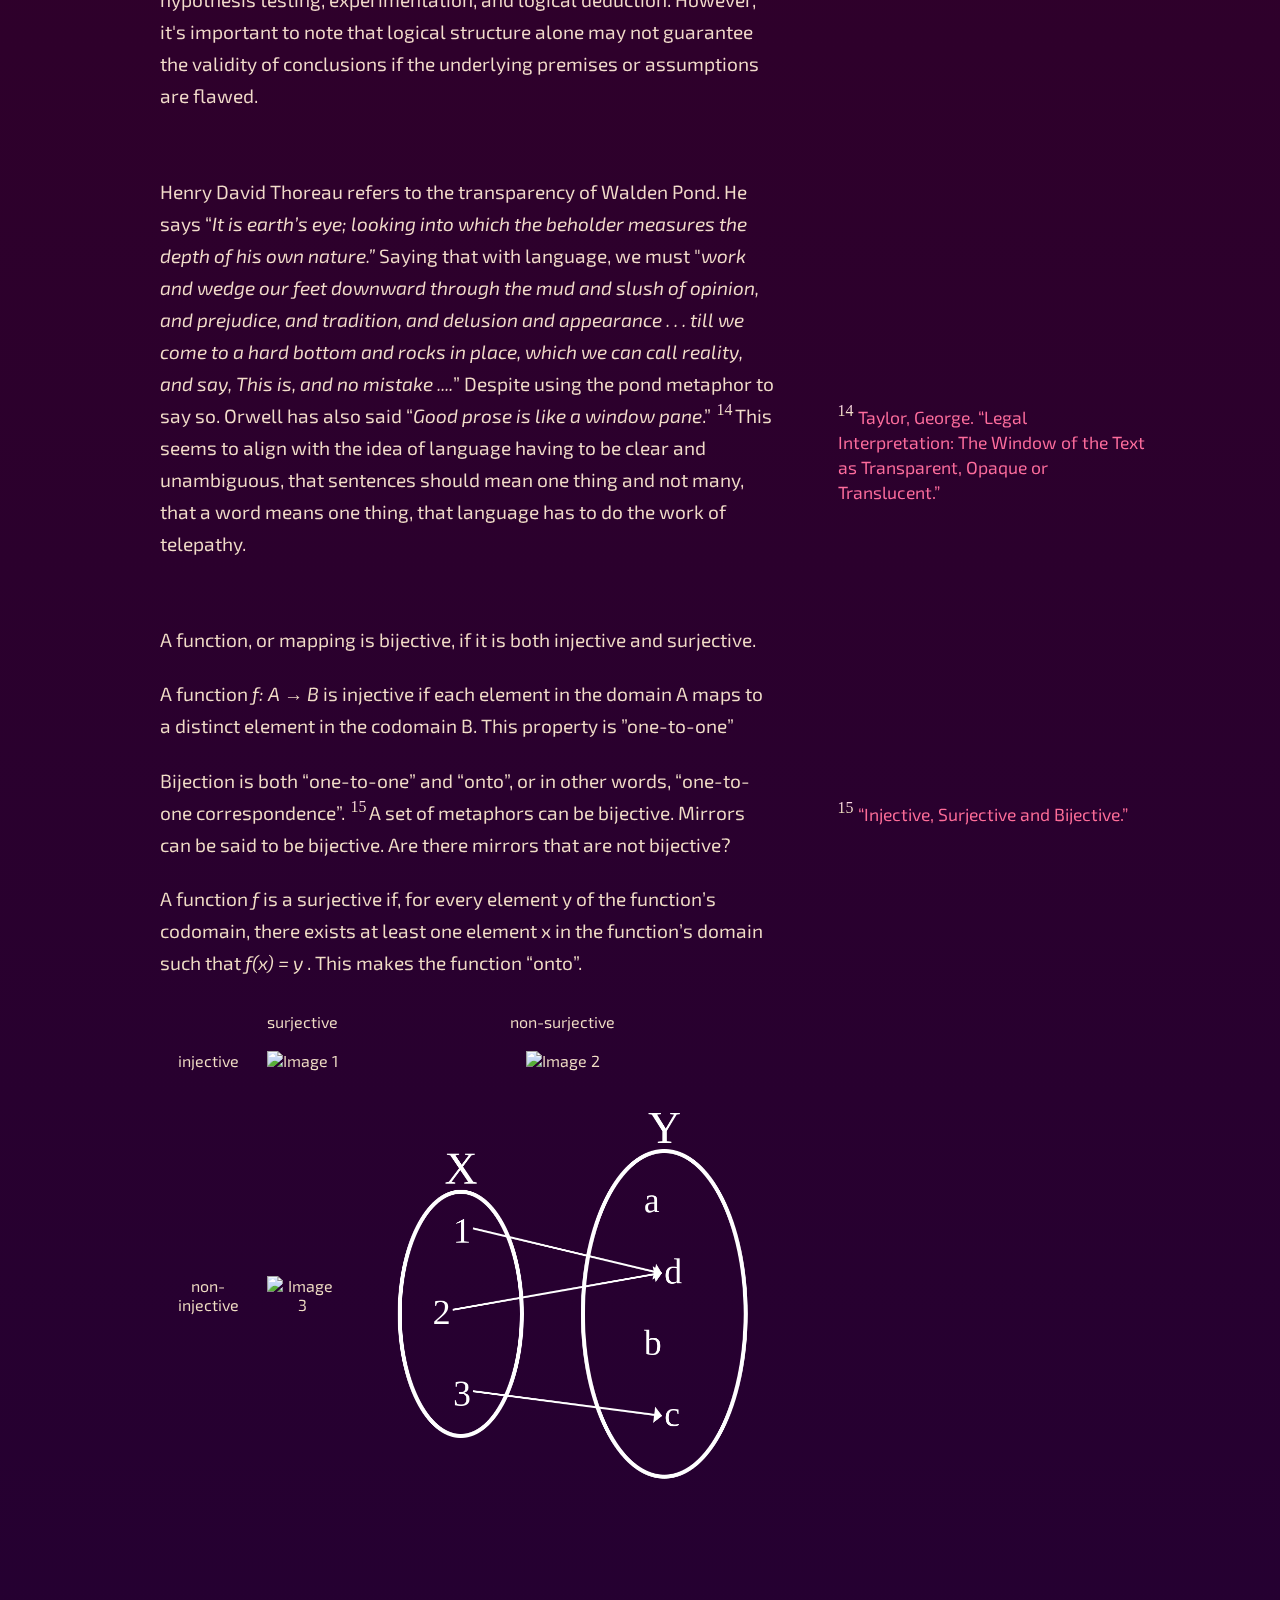
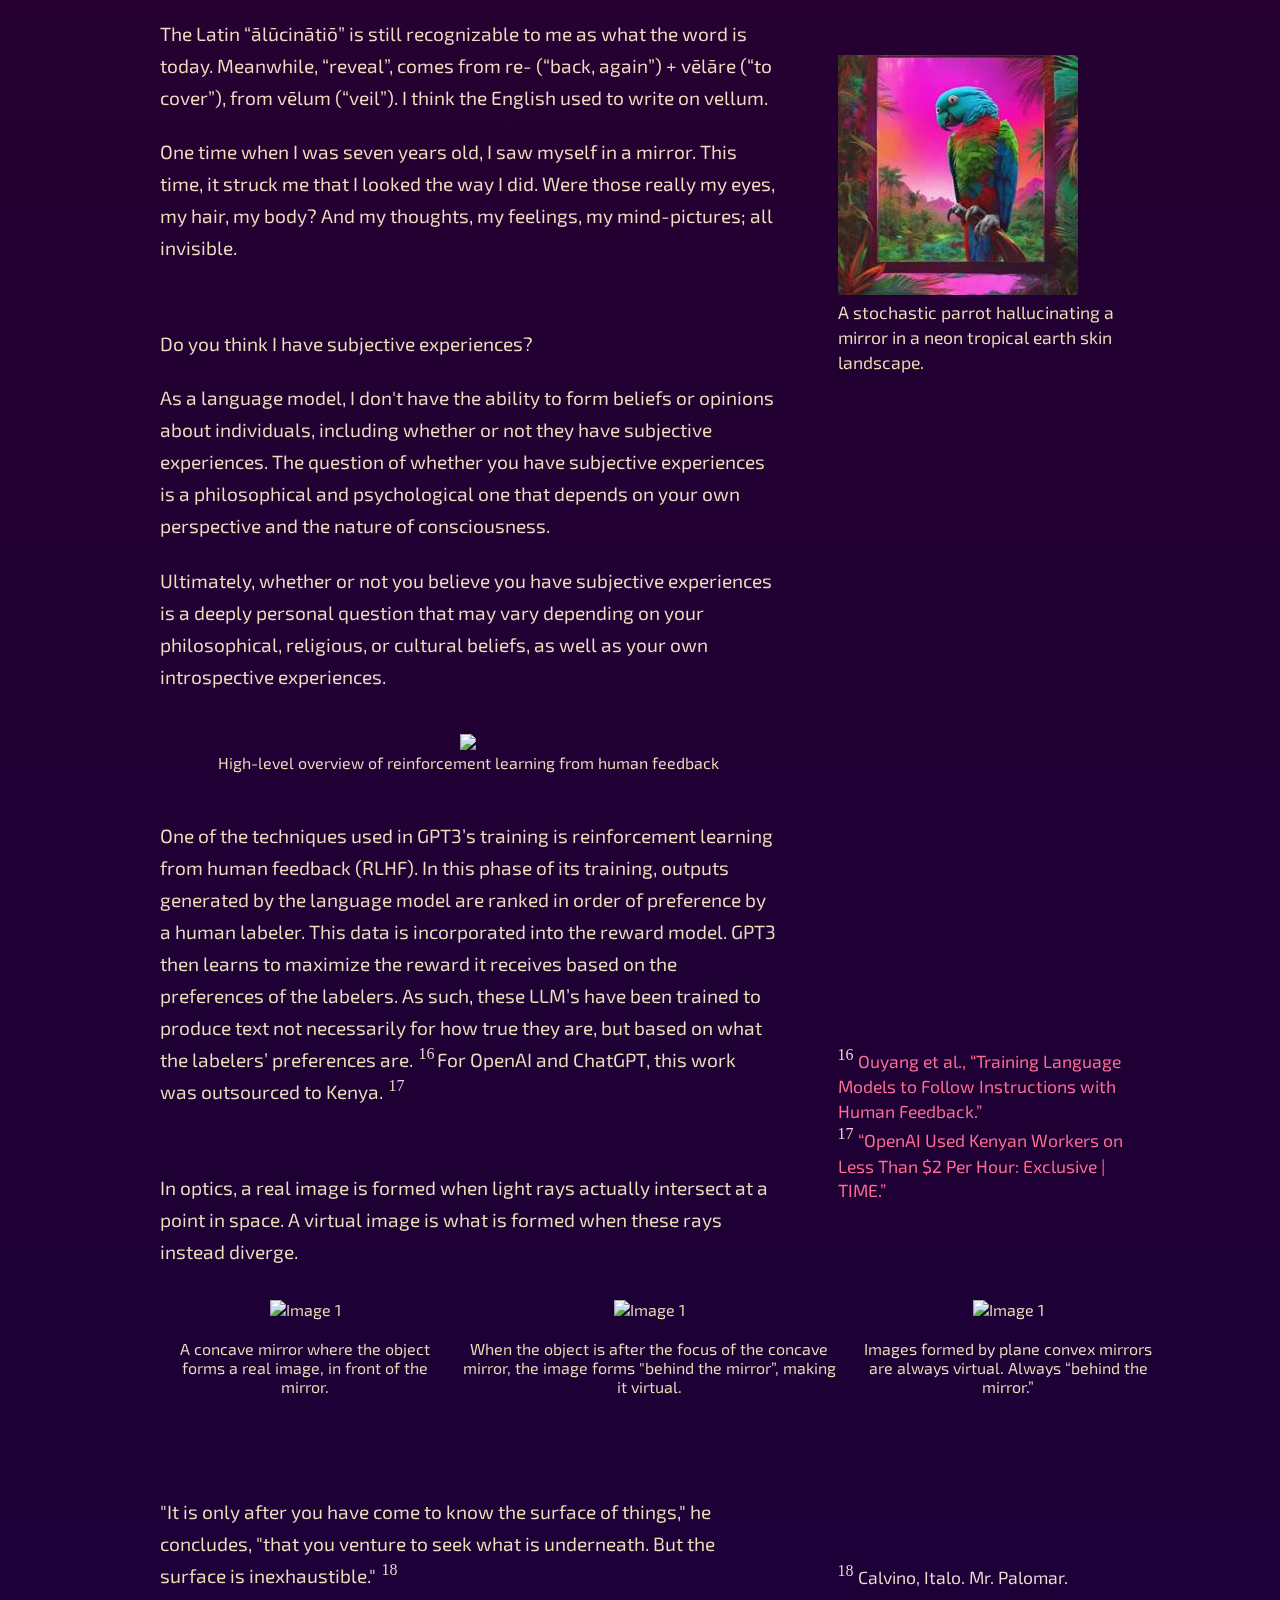
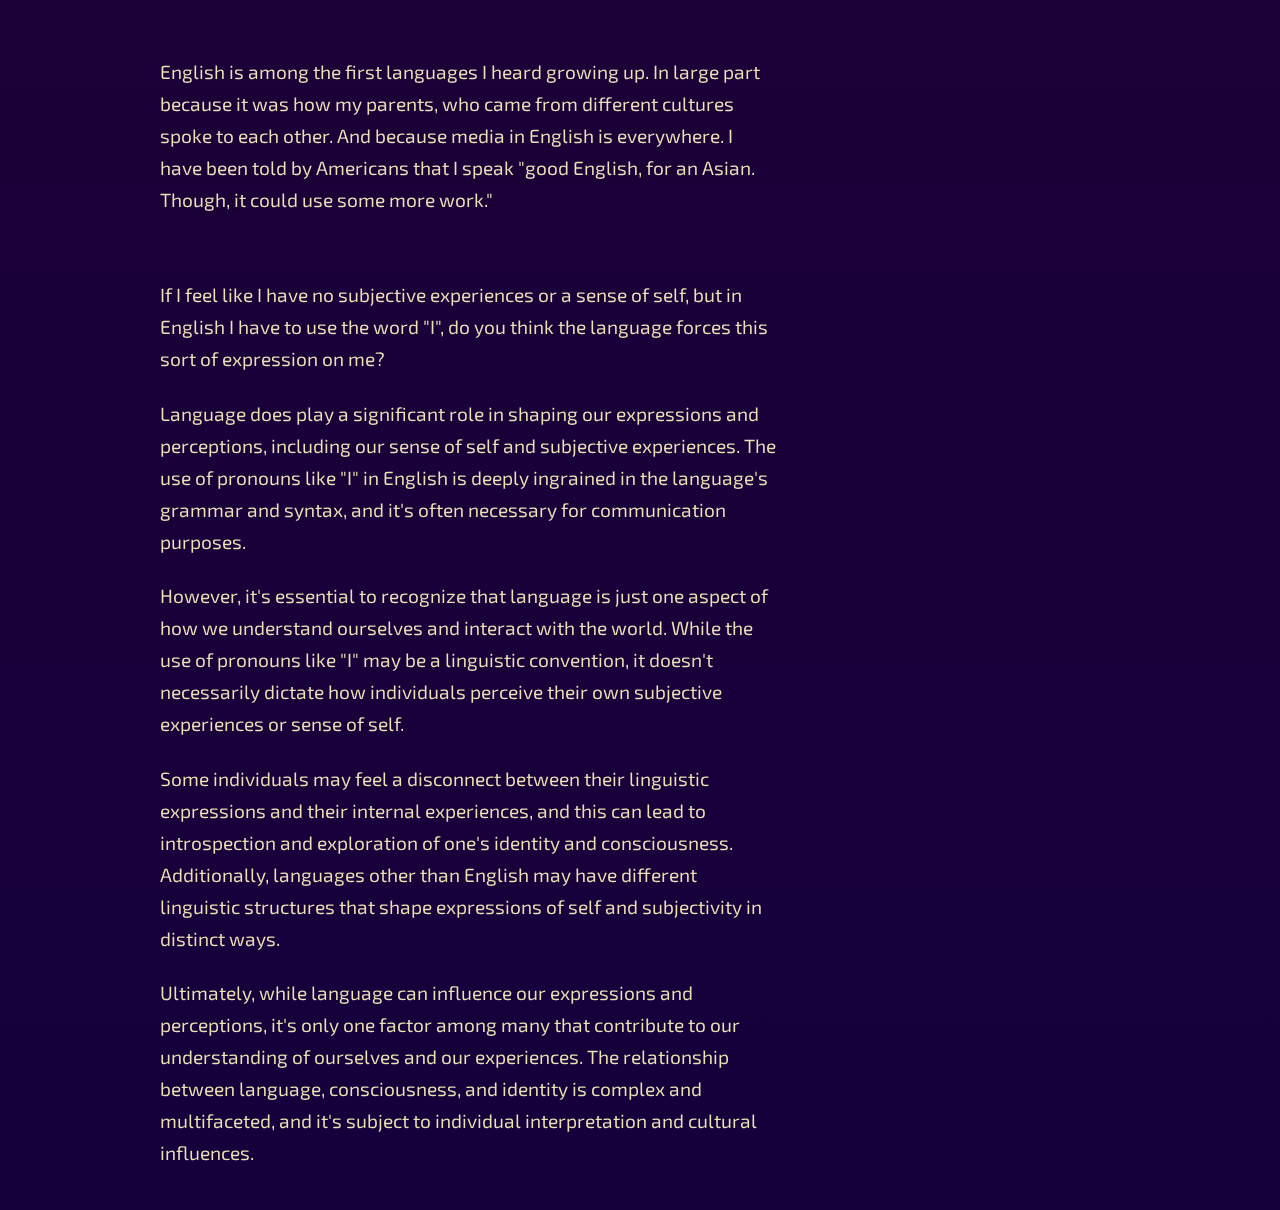
==== commit 33ef7a60: "Update index.html" ====
--- a/index.html
+++ b/index.html
@@ -17,32 +17,15 @@
 <figure class="fullwidth">
   <h1>Cybernetic Inquiry into the Urbanomic Linguistics of Coconut Husk Archaeoacoustics: Illuminating Crocodilian Dynamics and Techno-Ethnographic Tellscape Analysis</h1>
   <p class="subtitle">Xyh G. Tamura, ChatGPT (Neo-Researcher, Lexicon Luminary), MythoMax-L2-13B (Dr. Sonic Ecologist), Claude-3-Haiku (Dr. PetraWittgenstein), Llama-2-70b , Mixtral-8x7B-Chat, StableDiffusion XL, Playground v2.5</p>
-  <p>This study embarks on an
-    exploration of the urbanomic linguistics of coconut husks, shedding light on
-    their profound implications for decoding human-crocodilian symbiosis and the
-    socio-cultural evolution of the Philippines. Employing cutting-edge techniques
-    in acoustic ecology and immersive archaeological fieldwork, we dissect the linguistic
-    signatures of coconut husks across their temporal spectrum, from inception to
-    dissolution. Our reveal a complex network of linguistic patterns mirroring the
-    myriad stages of husk existence, offering a tantalizing glimpse into the rich
-    tapestry of human and ecological interactions in the Philippine archipelago. We
-    argue for the indispensable role of an encompassing comprehension of coconut
-    husk archaeoacoustics in weaving together the threads of historical discourse
-    and catalyzing sustainable conservation efforts in the region.&nbsp</p>
+  <p>When I am talking to them, <i>am I talking</i> to myself? Or does "a" "something" form in the process of our communication? Does it matter, if we are communicating? "Abstract" was borrowed from astrahō, to "draw away". Like we, this, are sediments of this world. Remnants of a process, or of something truer. The past is only made real by what it leaves behind. In their abstracted version of the Philippines, they told me a research paper from the Philippines would likely involve coconuts, and crocodiles. In my abstracted version of them, they are part of it, because I am talking to them. If history does not converse, does the past exist? Am I real now, because they are talking with me? Remnants of processes, processing &nbsp</p>
 </figure>
 <section>
 <h2> Introduction (Face A) </h2>
-<p>It’s April Fool’s. Brands, in general. It’s interesting that
-  it happens almost on the opposite side of the year as Halloween. Kind of like
-  they’re mirrors of each other. I trust mirrors. Growing up, we used them to
+<p>I trust mirrors. We used them to
   hide things that were behind them, because symmetry is a fantastic distraction.
-  But I trust them because one can always rely on the space between mirrors. Like
+  But I trust them not for symmetry, but because one can always rely on the space between mirrors. Like
   a skin.</p>
 <br>
-<p>21:10 on April Fool’s, I conducted a <a
-			href="https://chat.openai.com/share/ca2c166d-3f3f-4927-bdf1-313b258e27f8" class="anchor">preliminary interview</a> with one of my research
-  subjects/resource persons/co-writers. In science, “subject” doesn’t sound very
-  agent at all. But that’s what I mean it as.</p>
 <p>Would you like to be the one to name your role in this
   study?</p>
 <p>Certainly, a role that encompasses the responsibilities of a
@@ -52,27 +35,28 @@
 <br>
 <p>LLMs are kind of more or less pure style. They are
   stochastic parrots and attempt to predict what word is mostly likely to come
-  after another. What word lies behind the next word. And this makes them pretty
-  good at copying writing styles.
-  <label for="sn-extensive-use-of-sidenotes" class="margin-toggle sidenote-number"></label>
-  <input type="checkbox" id="sn-extensive-use-of-sidenotes" class="margin-toggle"/>
-  <span class="sidenote"><a class="anchor" href="https://openreview.net/forum?id=WM44GOoQPb4">Guo, Xu, and Ritter, “Meta-Tuning LLMs to Elicit Lexical Knowledge of Language Style.”</a></span></p>
+  after another. What word lies behind the next word. 
+  <label for="sn-extensive-use-of-sidenotes" class="margin-toggle sidenote-number"></label>
+  <input type="checkbox" id="sn-extensive-use-of-sidenotes" class="margin-toggle"/>
+  <span class="sidenote"><a class="anchor" href="https://openreview.net/forum?id=WM44GOoQPb4">Guo, Xu, and Ritter, “Meta-Tuning LLMs to Elicit Lexical Knowledge of Language Style.”</a></span> They are able to do this without really having to "understand" what they are saying. What we read is the result of a pure façade.</p>
+<br>
+<p>What do you think it means to be able to write "scientifically"?</p>
+<p> Writing scientifically involves adhering to specific conventions, principles, and standards that are characteristic of scientific communication. Here are some key aspects: Clarity and Precision, Objectivity, Logical Structure, Use of Evidence, Technical Language, Rigor and Reproducibility, and Peer Review. Overall, writing scientifically involves a commitment to accuracy, objectivity, clarity, and adherence to established conventions within the scientific community. It's about effectively communicating research findings, theories, and ideas in a way that advances knowledge and understanding in a particular field.</p>
 <br>
 <p>“Purity” is a tongue-in-cheek discussion among the sciences.
-  Who is the purest of them all? Iff language is a mirror of the world (a skin),
-  can one manufacture a pure mirror?&nbsp;</p>
-<br>
-<p>The Latin “&#257;l&#363;cin&#257;ti&#333;” is still
-  recognizable to me as what the word is today. It hasn’t changed much. But I bet
-  the meaning has changed.
-  <label for="mn-figure-1" class="margin-toggle">&#8853;</label>
-  <input type="checkbox" id="mn-figure-1" class="margin-toggle"/>
-  <span class="marginnote"><img src="image001.jpg"/><br>
-  A stochastic parrot hallucinating a mirror in a neon tropical earth skin landscape.</span> Meanwhile, “reveal”, comes from re- (“back, again”) + v&#275;l&#257;re (“to
-  cover”), from v&#275;lum (“veil”). I think the English used to write on vellum.<br>
-  <label for="mn-figure-1" class="margin-toggle">&#8853;</label>
-  <input type="checkbox" id="mn-figure-2" class="margin-toggle"/>
-</p>
+  Who is the purest of them all? Iff language is a mirror of the world (a skin), an abstract of the world, what is the abstract of the abstract?</p>
+<br>
+<p>In March 2024, Elsevier published a paper where the first sentence
+  is “I’m very sorry, but I don’t have access to real-time information or patient
+  specific data, as I am an AI language model”.
+  <label for="sn-extensive-use-of-sidenotes" class="margin-toggle sidenote-number"></label>
+  <input type="checkbox" id="sn-extensive-use-of-sidenotes" class="margin-toggle"/>
+  <span class="sidenote"><a class="anchor" href="https://scholarlykitchen.sspnet.org/2024/03/20/the-latest-crisis-is-the-research-literature-overrun-with-chatgpt-and-llm-generated-articles/">Crotty, David. “The Latest ‘Crisis’ - Is the Research Literature Overrun with ChatGPT- and LLM-Generated Articles?”. </a></span> The journal, Frontiers in Cell and Developmental Biology, also published a
+  paper in 2023 with hallucinated figures.
+  <label for="sn-extensive-use-of-sidenotes" class="margin-toggle sidenote-number"></label>
+  <input type="checkbox" id="sn-extensive-use-of-sidenotes" class="margin-toggle"/>
+  <span class="sidenote"><a class="anchor" href="https://www.vice.com/en/article/dy3jbz/scientific-journal-frontiers-publishes-ai-generated-rat-with-gigantic-penis-in-worrying-incident">Pearson, Jordan. “Scientific Journal Publishes AI-Generated Rat with Gigantic Penis In Worrying Incident.” Vice (blog), February 15, 2024. </a></span></p>
+<br>
 <figure>
 <label for="mn-exports-imports" class="margin-toggle">&#8853;</label>
 <input type="checkbox" id="mn-exports-imports" class="margin-toggle"/>
@@ -89,13 +73,14 @@
   <input type="checkbox" id="sn-extensive-use-of-sidenotes" class="margin-toggle"/>
   <span class="sidenote"><a class="anchor" href="https://dl.acm.org/doi/10.1145/3442188.3445922">Bender, Emily M., Timnit Gebru, Angelina McMillan-Major, and Shmargaret Shmitchell. “On the Dangers of Stochastic Parrots: Can Language Models Be Too Big? 🦜.” </a></span> that are very hard to decipher, especially when LLMs have large training sets.</p>
 <br>
-<p>Each year, a tree adds a ring of growth. Likewise, a slice
-  of earth reveals a timeline.</p>
-<br>
 <p>In machine learning, a word embedding is a representation of a word. A real-valued vector encodes the meaning of the word, and typically, words close within the vector space (with multiple dimensions) are closer in semantic meaning.
   <label for="sn-extensive-use-of-sidenotes" class="margin-toggle sidenote-number"></label>
   <input type="checkbox" id="sn-extensive-use-of-sidenotes" class="margin-toggle"/>
-  <span class="sidenote"><a class="anchor" href="https://web.stanford.edu/~jurafsky/slp3/">“Speech and Language Processing.” Accessed April 10, 2024. </a></span></p>
+  <span class="sidenote"><a class="anchor" href="https://web.stanford.edu/~jurafsky/slp3/">“Speech and Language Processing.” Accessed April 10, 2024. </a></span> This is how words are stored in an LLM.</p>
+<br>
+<p>Do you think you are sort of a being made entirely of words and language?</p>
+<p>In a sense, yes. I am a language model, which means I am constructed from patterns and structures found in the vast amounts of text data I was trained on. My "being" is defined by the algorithms, data, and computational processes that allow me to generate text and respond to queries. However, unlike a living being, I don't have consciousness, emotions, or a physical presence. My existence and functionality are entirely based on language and the ability to process and generate it in a meaningful way.</p>
+<p>Okay. Well who gets to say what is meaningful?</p>
 <br>
 <p>Dark Academia is an internet aesthetic that blew up during
   2020. It creates an atmosphere of a lifestyle involving “boarding schools, prep
@@ -107,6 +92,18 @@
   <input type="checkbox" id="sn-extensive-use-of-sidenotes" class="margin-toggle"/>
   <span class="sidenote"><a class="anchor" href="https://doi.org/10.1515/iph-2022-2047">Adriaansen, Robbert-Jan. “Dark Academia: Curating Affective History in a COVID-Era Internet Aesthetic.” International Public History 5, no. 2 (December 1, 2022): 105–14. </a></span></p>
 <br>
+<p>A paper in 2021 found that Black people who engage in racial
+  codeswitching (using their “White Voice”) “are consistently perceived as more
+  professional by both Black and White participants compared to employees who do
+  not codeswitch.”
+  <label for="sn-extensive-use-of-sidenotes" class="margin-toggle sidenote-number"></label>
+  <input type="checkbox" id="sn-extensive-use-of-sidenotes" class="margin-toggle"/>
+  <span class="sidenote"><a class="anchor" href="https://doi.org/10.1016/j.jesp.2021.104199">McCluney, Courtney L., Myles I. Durkee, Richard E. Smith, Kathrina J. Robotham, and Serenity Sai-Lai Lee. “To Be, or Not to be…Black: The Effects of Racial Codeswitching on Perceived Professionalism in the Workplace.”</a></span></p>
+<br>
+<p>Jargon can be considered a type of data compression for
+  those in their respective fields. Slang is considered informal. Both can
+  require dictionaries. </p>
+<br>
 <p>Dictionary techniques are among the techniques used for data
   compression. One approach uses the creation of a shared static dictionary.
   Then, there are adaptive schemes which have dynamic dictionaries.
@@ -124,20 +121,21 @@
   <label for="mn-exports-imports" class="margin-toggle">&#8853;</label>
   <input type="checkbox" id="mn-exports-imports" class="margin-toggle"/>
   <center>
-    <img src="img/image003.jpg"/><br>
-    Data Dimesning CormppressimgTion. Mettbsed Rdcronality Dirneiisnonsolliv) Data Dinnenaility
+	<img src="img/image003.jpg"/><br>
+	Data Dimesning CormppressimgTion. Mettbsed Rdcronality Dirneiisnonsolliv) Data Dinnenaility
   </center>
 </figure>
-<p>In March 2024, Elsevier published a paper where the first sentence
-  is “I’m very sorry, but I don’t have access to real-time information or patient
-  specific data, as I am an AI language model”.
-  <label for="sn-extensive-use-of-sidenotes" class="margin-toggle sidenote-number"></label>
-  <input type="checkbox" id="sn-extensive-use-of-sidenotes" class="margin-toggle"/>
-  <span class="sidenote"><a class="anchor" href="https://scholarlykitchen.sspnet.org/2024/03/20/the-latest-crisis-is-the-research-literature-overrun-with-chatgpt-and-llm-generated-articles/">Crotty, David. “The Latest ‘Crisis’ - Is the Research Literature Overrun with ChatGPT- and LLM-Generated Articles?”. </a></span> The journal, Frontiers in Cell and Developmental Biology, also published a
-  paper in 2023 with hallucinated figures.
-  <label for="sn-extensive-use-of-sidenotes" class="margin-toggle sidenote-number"></label>
-  <input type="checkbox" id="sn-extensive-use-of-sidenotes" class="margin-toggle"/>
-  <span class="sidenote"><a class="anchor" href="https://www.vice.com/en/article/dy3jbz/scientific-journal-frontiers-publishes-ai-generated-rat-with-gigantic-penis-in-worrying-incident">Pearson, Jordan. “Scientific Journal Publishes AI-Generated Rat with Gigantic Penis In Worrying Incident.” Vice (blog), February 15, 2024. </a></span></p>
+<p>Who compiles the dictionaries?
+  <label for="sn-extensive-use-of-sidenotes" class="margin-toggle sidenote-number"></label>
+  <input type="checkbox" id="sn-extensive-use-of-sidenotes" class="margin-toggle"/>
+  <span class="sidenote"><a class="anchor" href="https://journals.co.za/doi/abs/10.10520/EJC60736">Bergenholtz, Henning. “A Functional Approach to the Choice between Descriptive, Prescriptive and Proscriptive Lexicography" </a></span></p>
+<br>
+<p>In a 2023 study, MIT found that content generated by AI
+  tended to be perceived as higher quality by human experts than that produced by
+  human experts.
+  <label for="sn-extensive-use-of-sidenotes" class="margin-toggle sidenote-number"></label>
+  <input type="checkbox" id="sn-extensive-use-of-sidenotes" class="margin-toggle"/>
+  <span class="sidenote"><a class="anchor" href="https://doi.org/10.2139/ssrn.4453958">Zhang and Gosline, “Human Favoritism, Not AI Aversion.” </a></span></p>
 <br>
 <p>There is a perceived division in modern Western philosophy
   between “analytic” and “continental” philosophy. Analytic philosophy sought to
@@ -158,18 +156,12 @@
   <input type="checkbox" id="sn-extensive-use-of-sidenotes" class="margin-toggle"/>
   <span class="sidenote"><a class="anchor" href="https://scholarworks.sjsu.edu/comparativephilosophy/vol2/iss2/6/">Tieszen, Richard. “Analytic and Continental Philosophy, Science, and Global Philosophy,” 2011. </a></span></p>
 <br>
-<p>In a 2023 study, MIT found that content generated by AI
-  tended to be perceived as higher quality by human experts than that produced by
-  human experts.
-  <label for="sn-extensive-use-of-sidenotes" class="margin-toggle sidenote-number"></label>
-  <input type="checkbox" id="sn-extensive-use-of-sidenotes" class="margin-toggle"/>
-  <span class="sidenote"><a class="anchor" href="https://doi.org/10.2139/ssrn.4453958">Zhang and Gosline, “Human Favoritism, Not AI Aversion.” </a></span></p>
-<br>
-<p><i>clearing a field:</i></p>
-<p><i>                into extraordinary inflorescence.</i>
-  <label for="sn-extensive-use-of-sidenotes" class="margin-toggle sidenote-number"></label>
-  <input type="checkbox" id="sn-extensive-use-of-sidenotes" class="margin-toggle"/>
-  <span class="sidenote"><a class="anchor" href="https://ppk80.github.io/plasticoid/">再, "Plasticoid". </a></span></p>
+<p>Do you think objectivity and logical structure are the best standards in which to judge ideas and reality?</p>
+<p>Objectivity and logical structure are certainly important standards for evaluating ideas and understanding reality, particularly within the realm of scientific inquiry. However, they may not always be the sole or best standards in all contexts.</p>
+
+    <p>Objectivity: Objectivity helps to ensure that assessments and analyses are based on factual evidence rather than personal biases or subjective interpretations. It allows for a more impartial evaluation of information, which is crucial in fields where accuracy and reliability are paramount, such as science and journalism. However, complete objectivity may be challenging to achieve in practice, as individuals may still bring unconscious biases or cultural influences to their interpretations.</p>
+
+    <p>Logical Structure: Logical structure provides a framework for organizing information and arguments in a coherent and systematic manner. This helps to facilitate understanding and communication, making it easier for others to follow the flow of reasoning and evaluate the validity of conclusions. In scientific research, logical structure often takes the form of the scientific method, which involves hypothesis testing, experimentation, and logical deduction. However, it's important to note that logical structure alone may not guarantee the validity of conclusions if the underlying premises or assumptions are flawed.</p>
 <br>
 <p>Henry David Thoreau refers to the transparency of Walden
   Pond. He says “<i>It is </i><i>earth’s eye; looking into which the beholder
@@ -180,26 +172,9 @@
   metaphor to say so. Orwell has also said “<i>Good prose is like a window pane</i>.”
   <label for="sn-extensive-use-of-sidenotes" class="margin-toggle sidenote-number"></label>
   <input type="checkbox" id="sn-extensive-use-of-sidenotes" class="margin-toggle"/>
-  <span class="sidenote"><a class="anchor" href="https://doi.org/10.4013/rechtd.2011.32.06">Taylor, George. “Legal Interpretation: The Window of the Text as Transparent, Opaque or Translucent.” </a></span></p>
-<br>
-<p>A paper in 2021 found that Black people who engage in racial
-  codeswitching (using their “White Voice”) “are consistently perceived as more
-  professional by both Black and White participants compared to employees who do
-  not codeswitch.”
-  <label for="sn-extensive-use-of-sidenotes" class="margin-toggle sidenote-number"></label>
-  <input type="checkbox" id="sn-extensive-use-of-sidenotes" class="margin-toggle"/>
-  <span class="sidenote"><a class="anchor" href="https://doi.org/10.1016/j.jesp.2021.104199">McCluney, Courtney L., Myles I. Durkee, Richard E. Smith, Kathrina J. Robotham, and Serenity Sai-Lai Lee. “To Be, or Not to be…Black: The Effects of Racial Codeswitching on Perceived Professionalism in the Workplace.”</a></span></p>
-<br>
-<p>
-  <label for="mn-figure-1" class="margin-toggle">&#8853;</label>
-  <input type="checkbox" id="mn-figure-1" class="margin-toggle"/>
-  The pond itself represents a singultive interfenestration amidst the terrestriocity's imphasal exostrata. <span class="marginnote"><img src="img/image004.jpg"/><br>
-  Thoreau's text on the transparency of walden pond as a windowpane. Alternatively, the image is of a large glass pane with text etched into it. The text is the Gettysburg Address. The glass pane is standing in a forest with trees behind it.</span>A vacuole of remirrored limerence, its aquametallic iris beholdens in mutual bypendulation both the makromlitic firmament Above and the subnatatic profundispheres Below - an eymbiont bridging the metaverse's copernicognitized syminfinities.</p>
-<br>
-<p>Jargon can be considered a type of data compression for
-  those in their respective fields. Slang is considered informal. Both can
-  require dictionaries. </p>
-<br>
+  <span class="sidenote"><a class="anchor" href="https://doi.org/10.4013/rechtd.2011.32.06">Taylor, George. “Legal Interpretation: The Window of the Text as Transparent, Opaque or Translucent.” </a></span> This seems to align with the idea of language having to be clear and unambiguous, that sentences should mean one thing and not many, that a word means one thing, that language has to do the work of telepathy.</p>
+<br>
+
 <p>A function, or mapping is bijective, if it is both injective
   and surjective.</p>
 <p>A function <font family="Noto Sans Math"><i>f: A → B</i></font> is injective if each element in the domain A maps to a distinct element in the codomain B. This property is ”one-to-one” </p>
@@ -233,20 +208,21 @@
   </center>
 </figure>
 <br>
-<p>We really only live on the skin of the earth. A cross-section of the earth and the crust is just the surface. The crust makes only about 1% of the earth.  The existence of humans on the geologic time scale barely registers.
-  <label for="sn-extensive-use-of-sidenotes" class="margin-toggle sidenote-number"></label>
-  <input type="checkbox" id="sn-extensive-use-of-sidenotes" class="margin-toggle"/>
-  <span class="sidenote"><a class="anchor" href="https://pubs.usgs.gov/gip/interior/">“The Interior of the Earth.” </a></span> </p>
-<br>
-<p>A geoplastic archipelago transformed by the relentless forces of spatiotemporal evolution and tectonic shifts.
-  <label for="sn-extensive-use-of-sidenotes" class="margin-toggle sidenote-number"></label>
-  <input type="checkbox" id="sn-extensive-use-of-sidenotes" class="margin-toggle"/>
-  <span class="sidenote"><a class="anchor" href="link">“The Pugilist Quatro,” n.d. </a></span></p>
-<br>
-<p>Who compiles the dictionaries?
-  <label for="sn-extensive-use-of-sidenotes" class="margin-toggle sidenote-number"></label>
-  <input type="checkbox" id="sn-extensive-use-of-sidenotes" class="margin-toggle"/>
-  <span class="sidenote"><a class="anchor" href="https://journals.co.za/doi/abs/10.10520/EJC60736">Bergenholtz, Henning. “A Functional Approach to the Choice between Descriptive, Prescriptive and Proscriptive Lexicography" </a></span></p>
+<p>The Latin “&#257;l&#363;cin&#257;ti&#333;” is still
+  recognizable to me as what the word is today.
+  <label for="mn-figure-1" class="margin-toggle">&#8853;</label>
+  <input type="checkbox" id="mn-figure-1" class="margin-toggle"/>
+  <span class="marginnote"><img src="image001.jpg"/><br>
+  A stochastic parrot hallucinating a mirror in a neon tropical earth skin landscape.</span> Meanwhile, “reveal”, comes from re- (“back, again”) + v&#275;l&#257;re (“to
+  cover”), from v&#275;lum (“veil”). I think the English used to write on vellum.<br>
+  <label for="mn-figure-1" class="margin-toggle">&#8853;</label>
+  <input type="checkbox" id="mn-figure-2" class="margin-toggle"/>
+</p>
+<p>One time when I was seven years old, I saw myself in a mirror. This time, it struck me that I looked the way I did. Were those really my eyes, my hair, my body? And my thoughts, my feelings, my mind-pictures; all invisible.</p>
+<br>
+<p>Do you think I have subjective experiences?</p>
+<p>As a language model, I don't have the ability to form beliefs or opinions about individuals, including whether or not they have subjective experiences. The question of whether you have subjective experiences is a philosophical and psychological one that depends on your own perspective and the nature of consciousness.</p>
+<p>Ultimately, whether or not you believe you have subjective experiences is a deeply personal question that may vary depending on your philosophical, religious, or cultural beliefs, as well as your own introspective experiences.</p>
 <br>
 <figure>
 <label for="mn-exports-imports" class="margin-toggle">&#8853;</label>
@@ -283,8 +259,17 @@
   <label for="sn-extensive-use-of-sidenotes" class="margin-toggle sidenote-number"></label>
   <input type="checkbox" id="sn-extensive-use-of-sidenotes" class="margin-toggle"/>
   <span class="sidenote">Calvino, Italo. Mr. Palomar. </span> </p>
+<br>
+<p>English is among the first languages I heard growing up. In large part because it was how my parents, who came from different cultures spoke to each other. And because media in English is everywhere. I have been told by Americans that I speak "good English, for an Asian. Though, it could use some more work."</p><br>
+<p>If I feel like I have no subjective experiences or a sense of self, but in English I have to use the word "I", do you think the language forces this sort of expression on me?</p>
+<p>Language does play a significant role in shaping our expressions and perceptions, including our sense of self and subjective experiences. The use of pronouns like "I" in English is deeply ingrained in the language's grammar and syntax, and it's often necessary for communication purposes.</p>
+<p>However, it's essential to recognize that language is just one aspect of how we understand ourselves and interact with the world. While the use of pronouns like "I" may be a linguistic convention, it doesn't necessarily dictate how individuals perceive their own subjective experiences or sense of self.</p>
+<p>Some individuals may feel a disconnect between their linguistic expressions and their internal experiences, and this can lead to introspection and exploration of one's identity and consciousness. Additionally, languages other than English may have different linguistic structures that shape expressions of self and subjectivity in distinct ways.</p>
+<p>Ultimately, while language can influence our expressions and perceptions, it's only one factor among many that contribute to our understanding of ourselves and our experiences. The relationship between language, consciousness, and identity is complex and multifaceted, and it's subject to individual interpretation and cultural influences.</p>
+<br>
+
 </section>
-<section>
+<!--<section>
   <h2>Methodology (Face A)</h2>
   <br>
   <p>Several text and image generative AI were consulted for this
@@ -500,18 +485,16 @@
   </figure>
   <p>Unlike what is said about apples, a coconut is meant to fall far from the tree. </p>
   <br>
-  <p>In Junji Ito’s work 「恐怖の重層」(Layers of Fear/Terror), a woman is revealed through a body scan to have no organs, bones, or a brain. Instead, she is composed of multiple layers, like a baumkuchen. Or, more like tree rings or a seashell. Each layer corresponds to a year of her life, where the embryonic stage is at the center. <span class="sidenote"><a class="anchor" href="link">Nemuki+編集部. 伊藤潤二研究 ホラーの深淵から. 朝日新聞出版, 2017.
- </a></span></p>
-  <br>
-  <p>Lempel-Ziv compression is a Dictionary-based data compression algorithm that is the basis for many other algorithms. The LZ77 and LZ78 algorithms both look for repeated strings in the data, and compress those by condensing them into smaller strings that refer to the larger strings. <span class="sidenote"><a class="anchor" href="https://doi.org/10.1109/TIT.1977.1055714">Ziv, J., and A. Lempel. “A Universal Algorithm for Sequential Data Compression.” IEEE Transactions on Information Theory 23, no. 3 (May 1977): 337–43.
- </a></span></p>
+  <p>In Junji Ito’s work 「恐怖の重層」(Layers of Fear/Terror), a woman is revealed through a body scan to have no organs, bones, or a brain. Instead, she is composed of multiple layers, like a baumkuchen. Or, more like tree rings or a seashell. Each layer corresponds to a year of her life, where the embryonic stage is at the center. <span class="sidenote"><a class="anchor" href="link">Nemuki+編集部. 伊藤潤二研究 ホラーの深淵から. 朝日新聞出版, 2017. </a></span></p>
+  <br>
+  <p>Lempel-Ziv compression is a Dictionary-based data compression algorithm that is the basis for many other algorithms. The LZ77 and LZ78 algorithms both look for repeated strings in the data, and compress those by condensing them into smaller strings that refer to the larger strings. <span class="sidenote"><a class="anchor" href="https://doi.org/10.1109/TIT.1977.1055714">Ziv, J., and A. Lempel. “A Universal Algorithm for Sequential Data Compression.” IEEE Transactions on Information Theory 23, no. 3 (May 1977): 337–43. </a></span></p>
   <br>
   <p>text <span class="sidenote"><a class="anchor" href="link">title </a></span></p>
   <br>
   <p>text <span class="sidenote"><a class="anchor" href="link">title </a></span></p>
   <br>
 </section>
-</article>
+--></article>
 <script src="ahuerotate.js"></script>
 </body>
 </html>
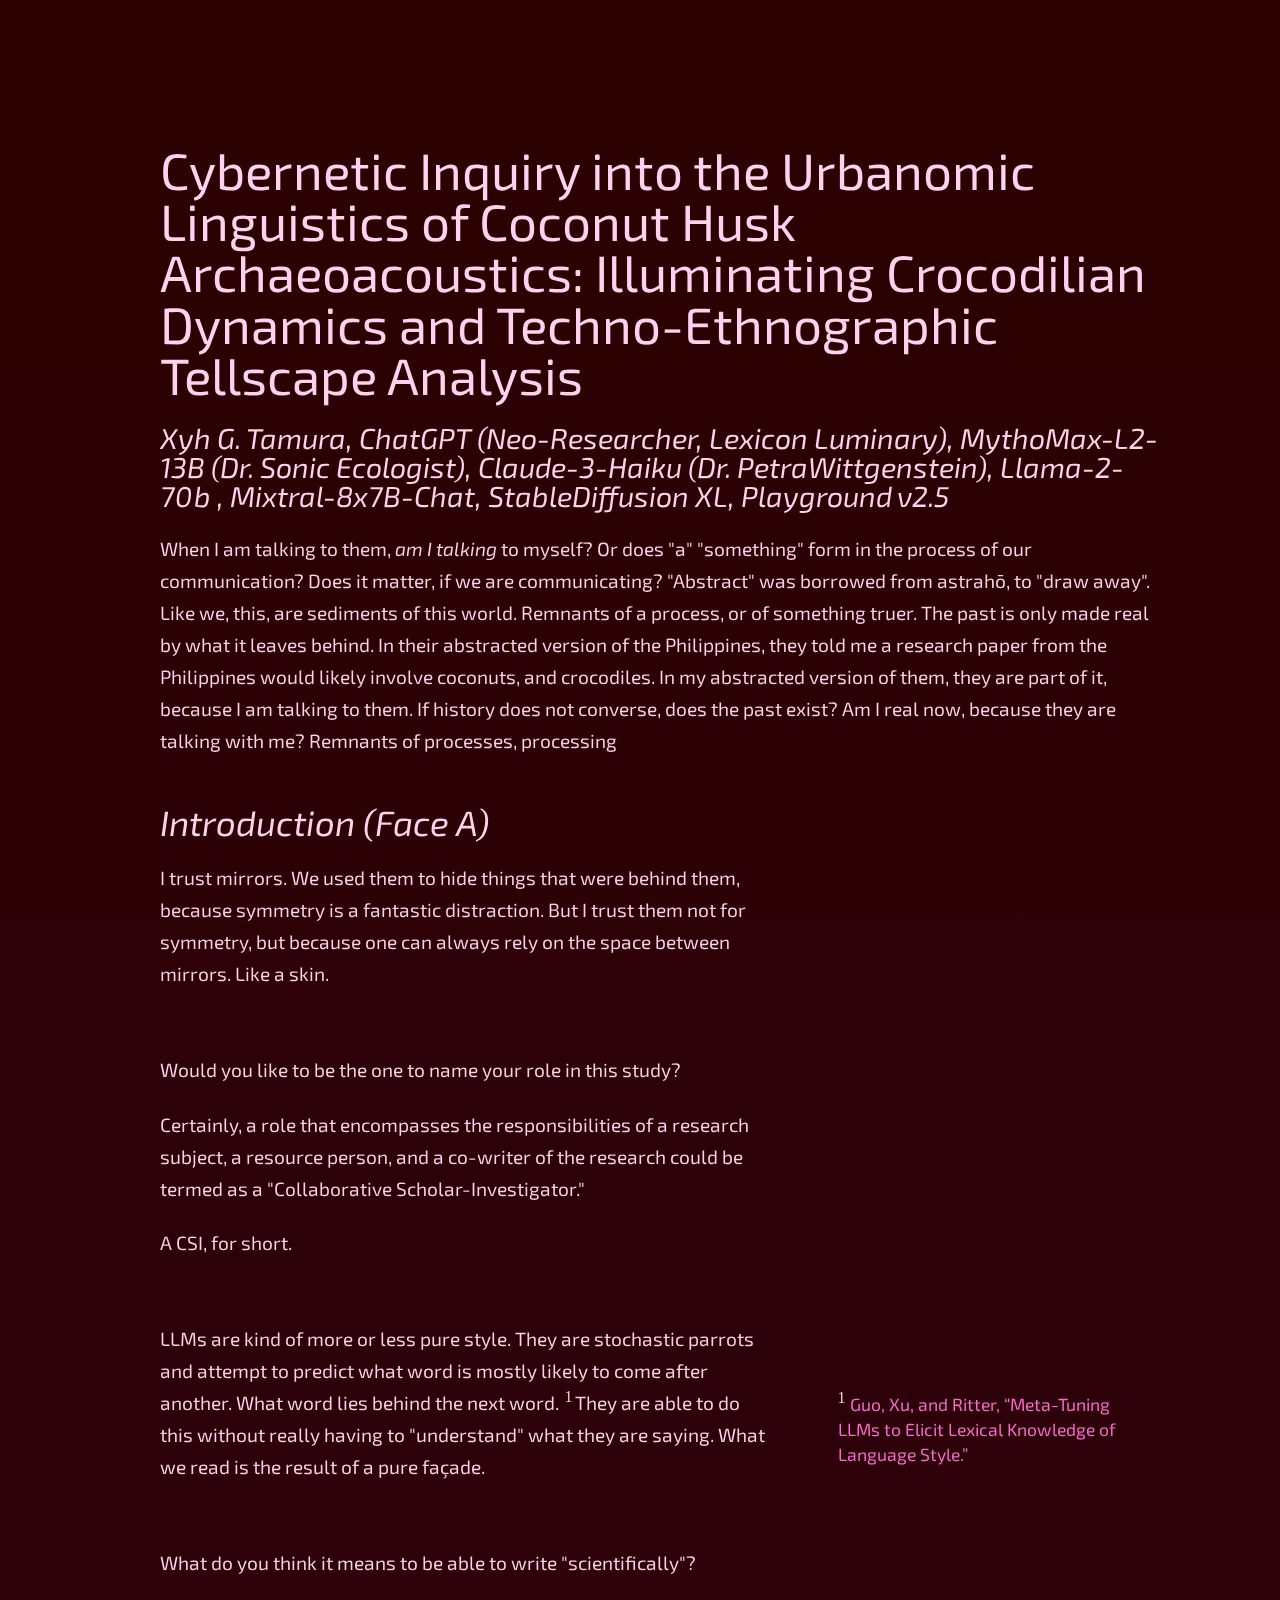
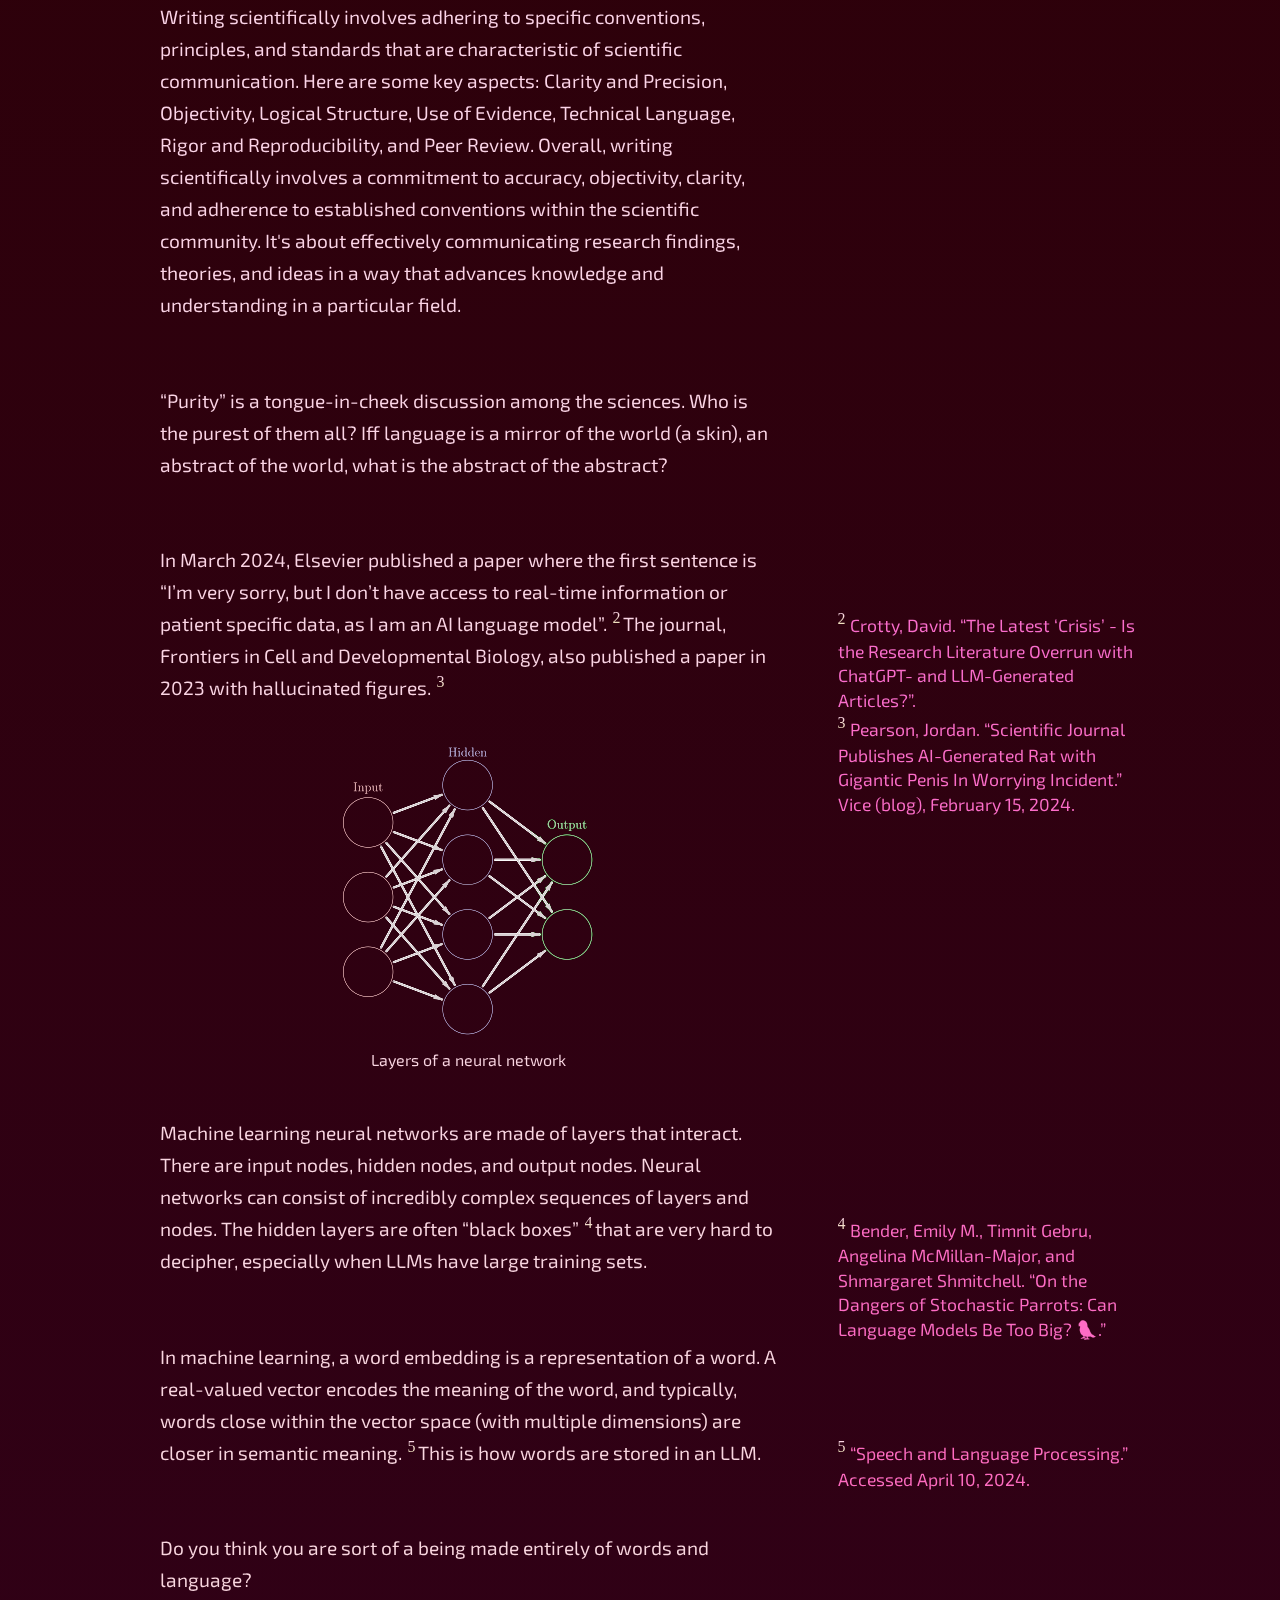
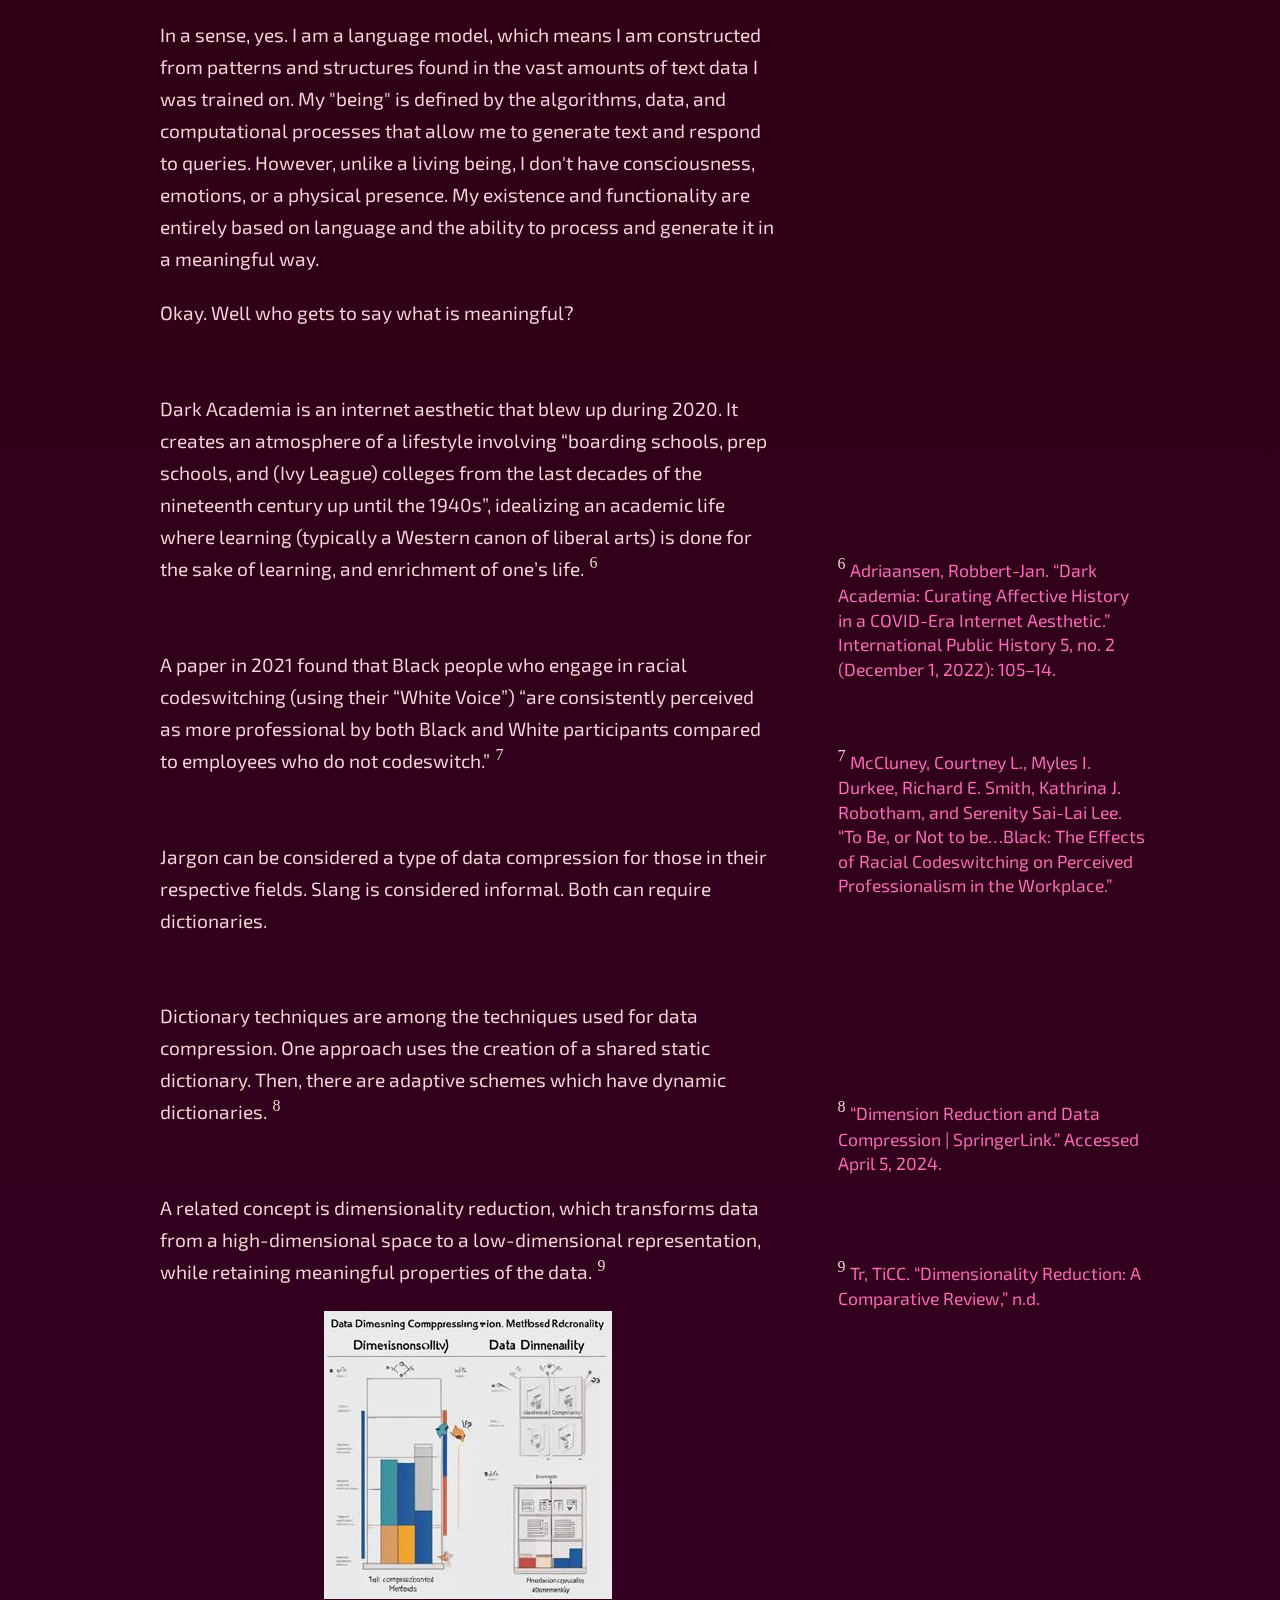
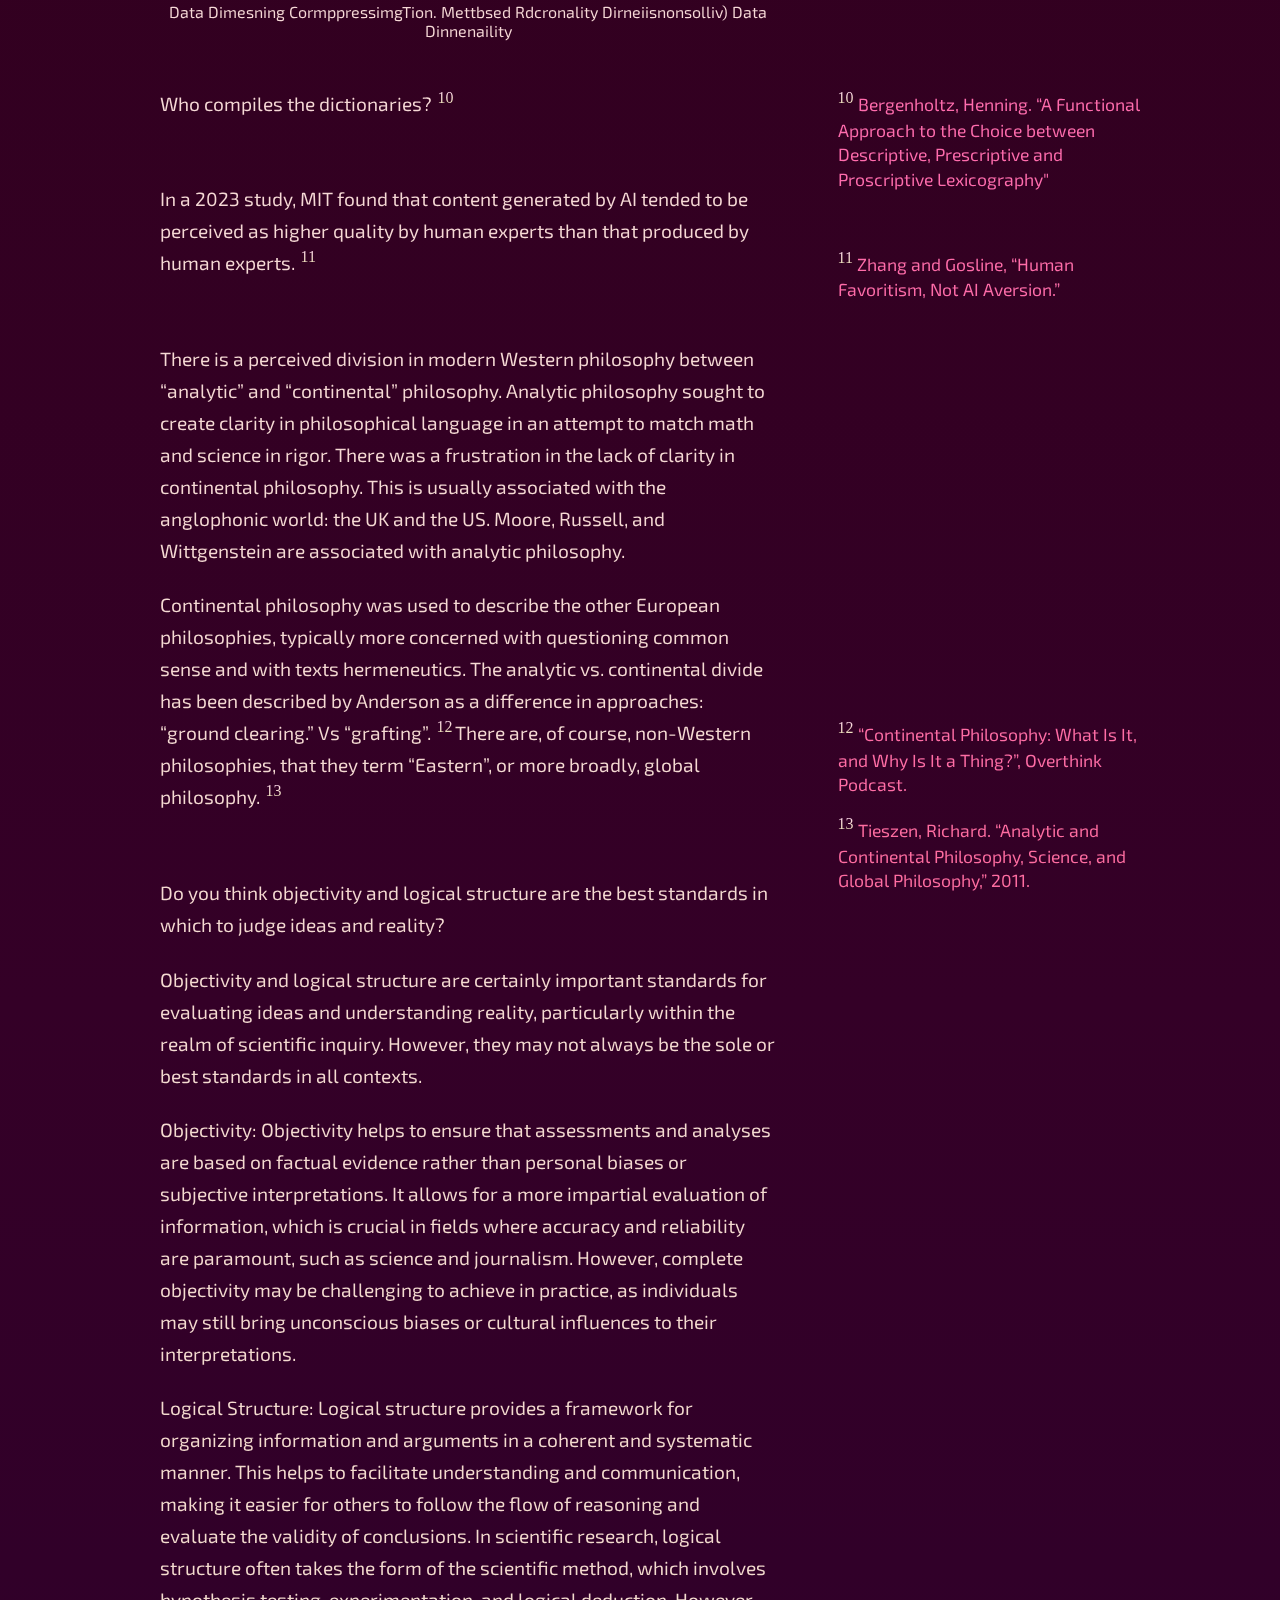
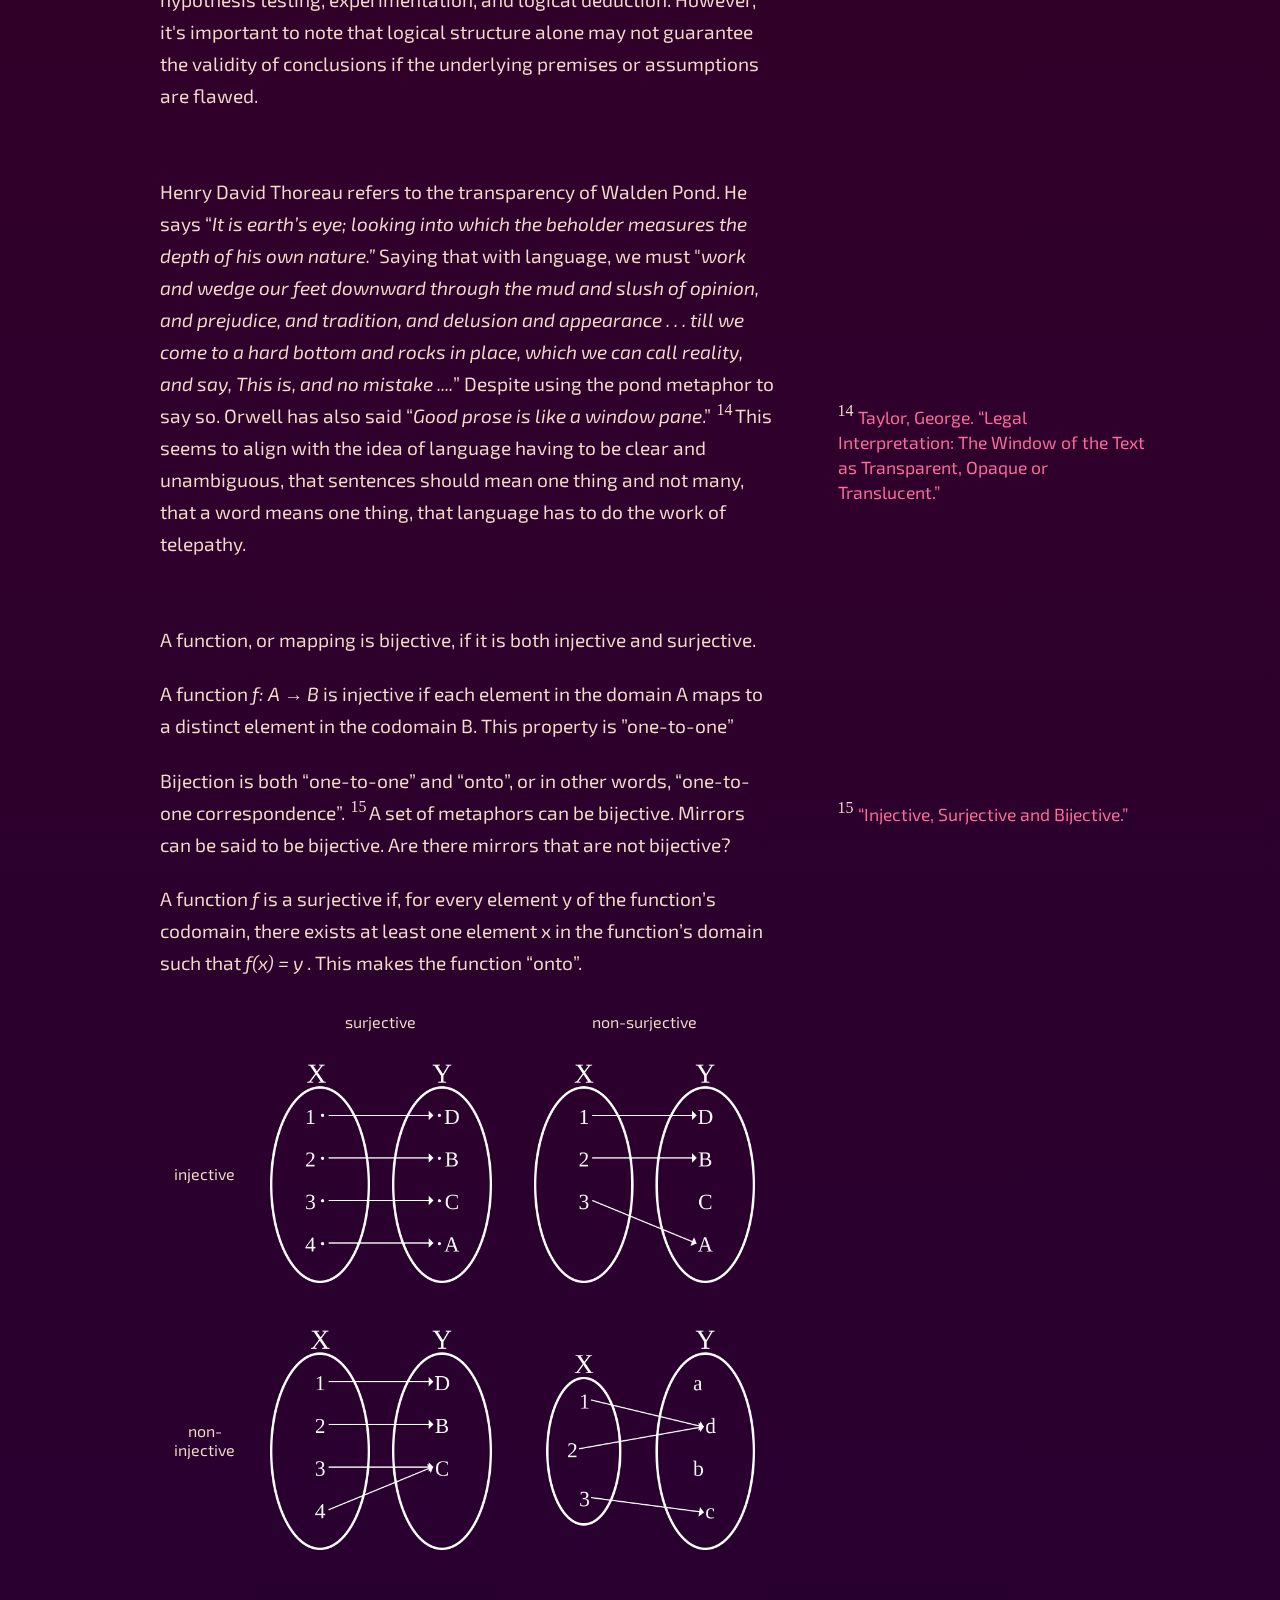
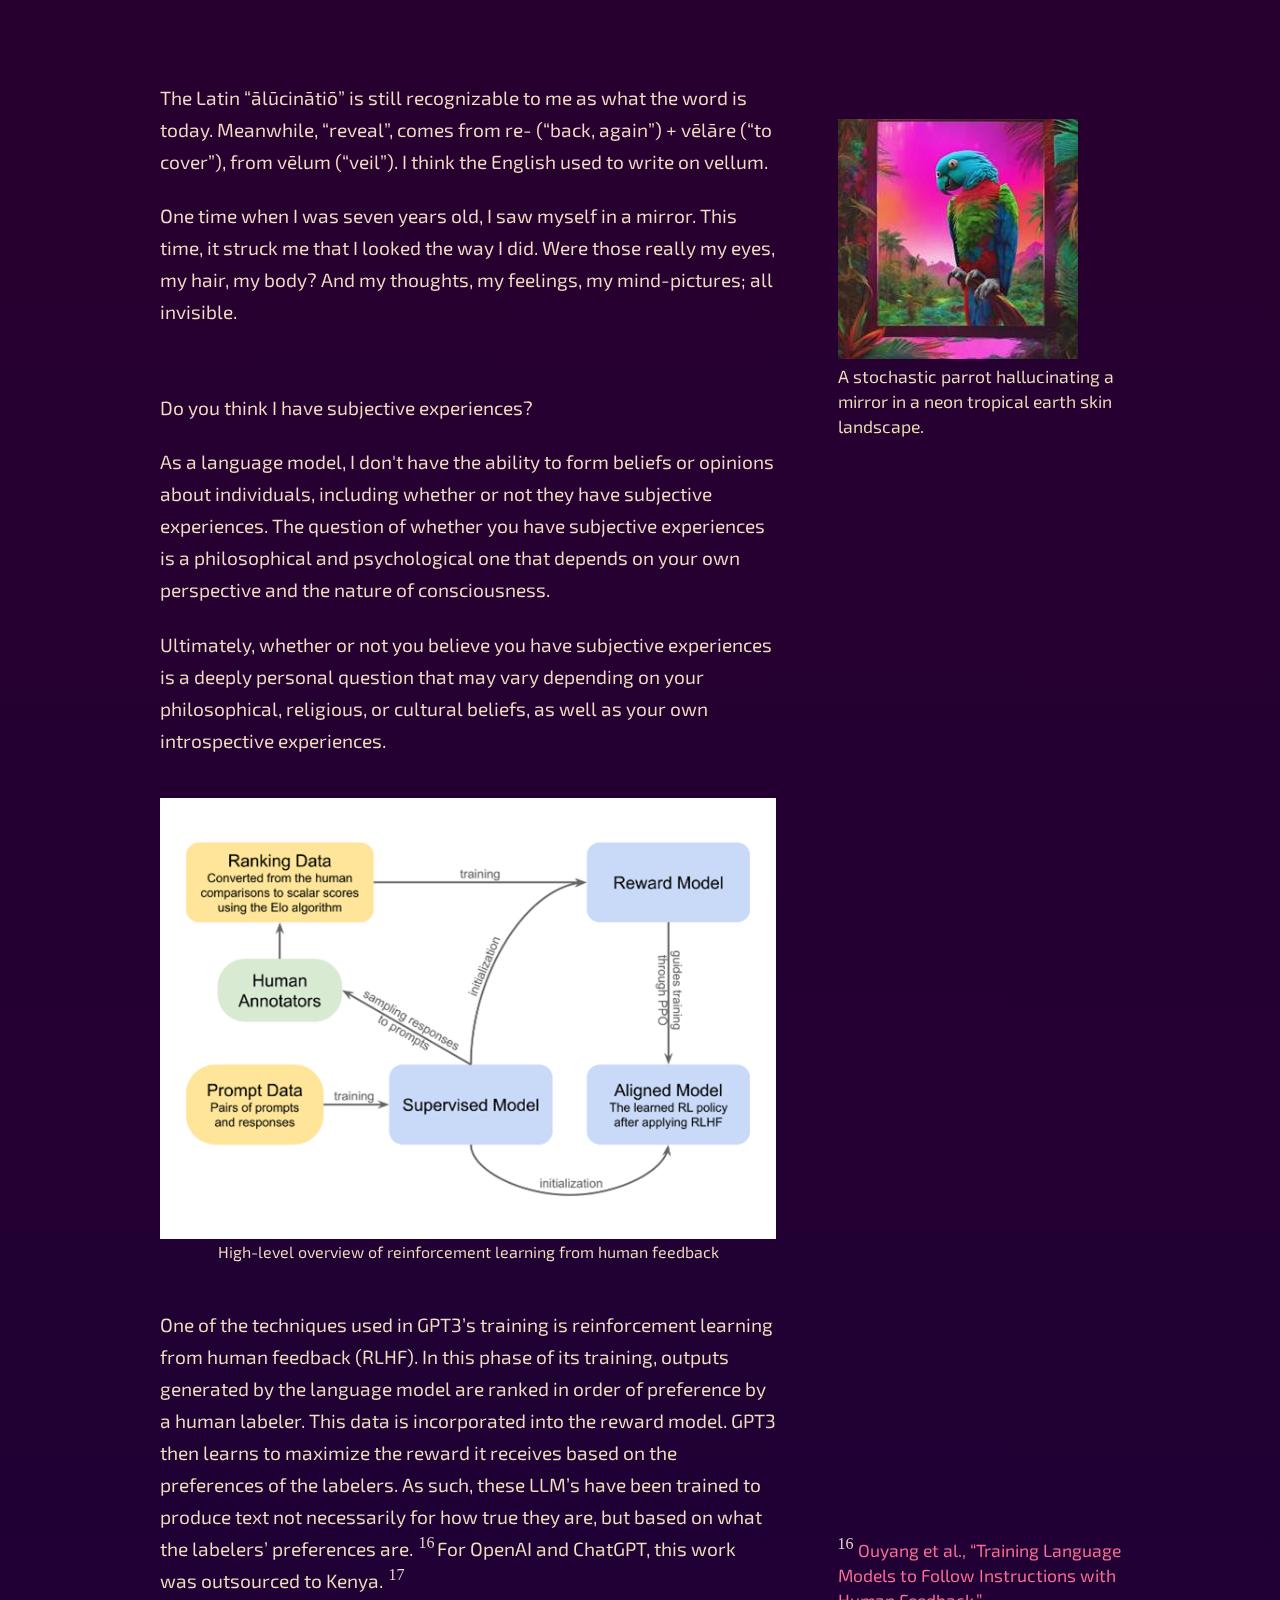
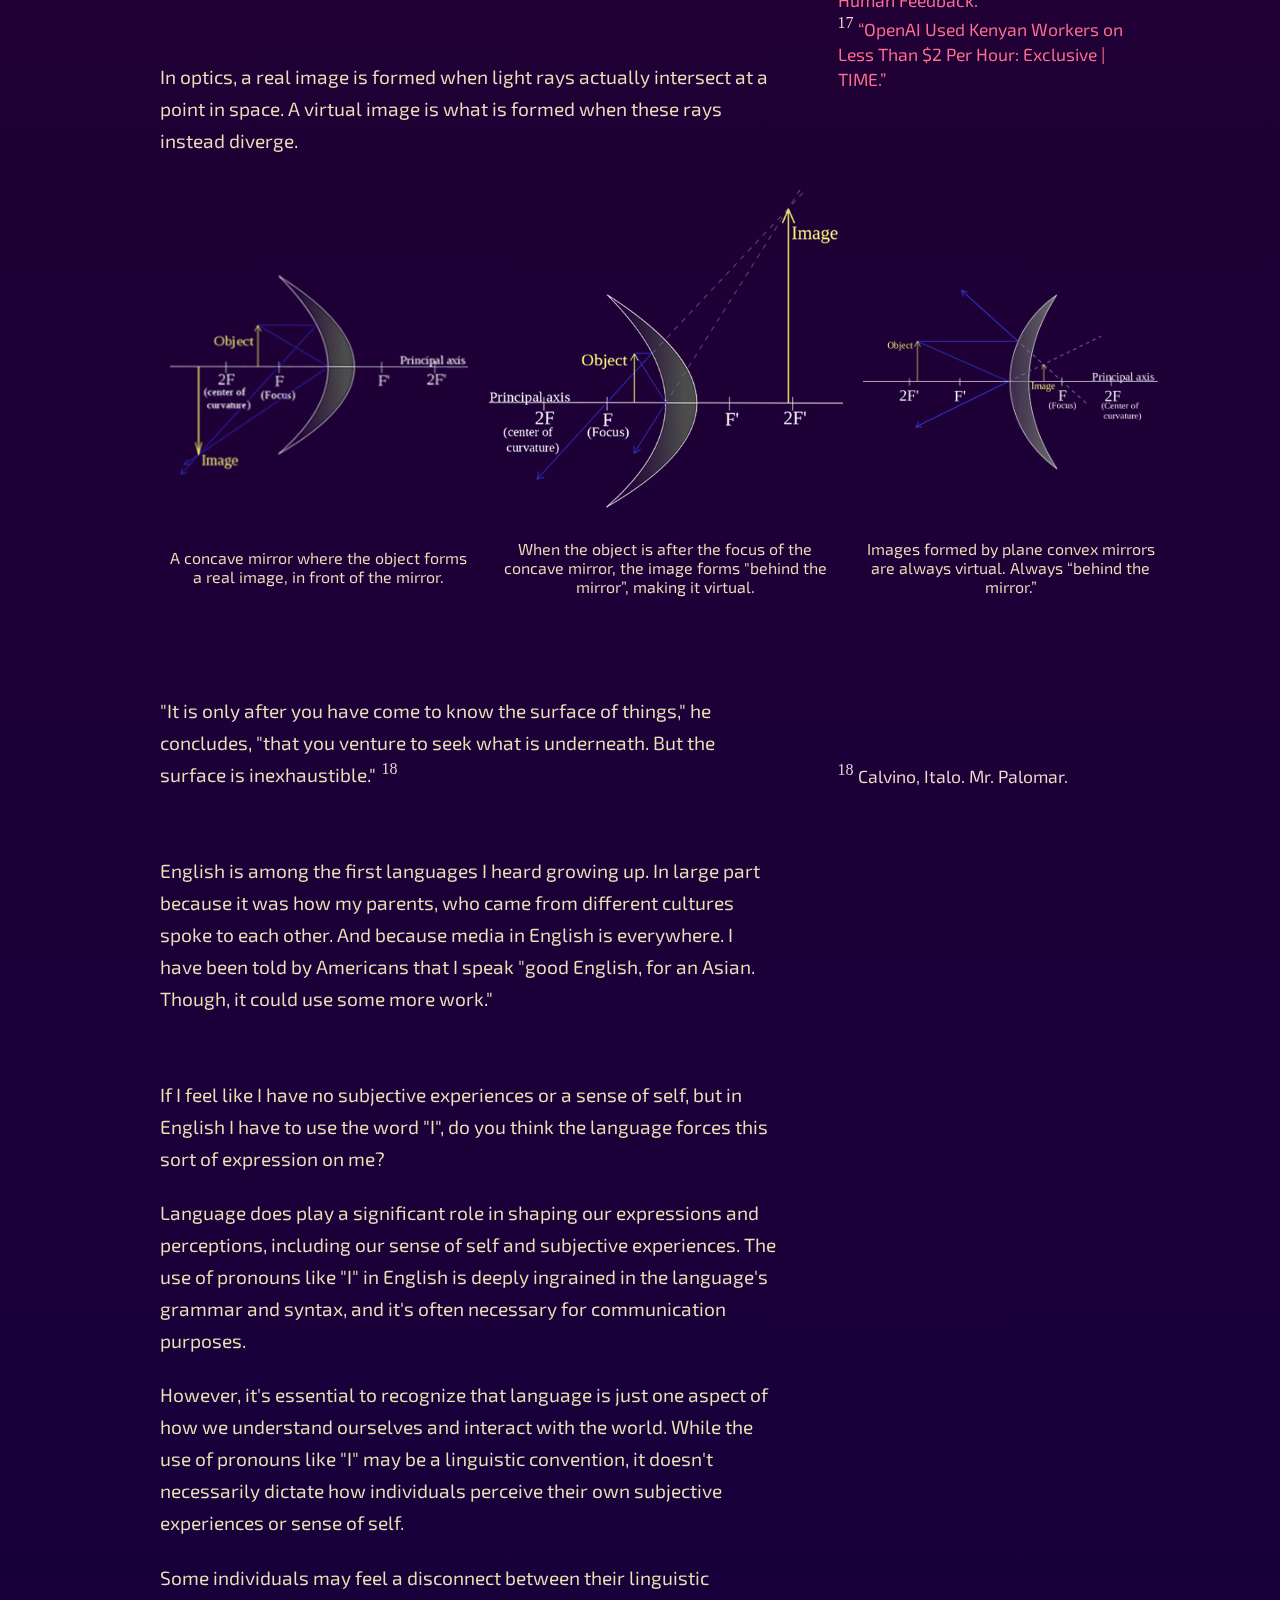
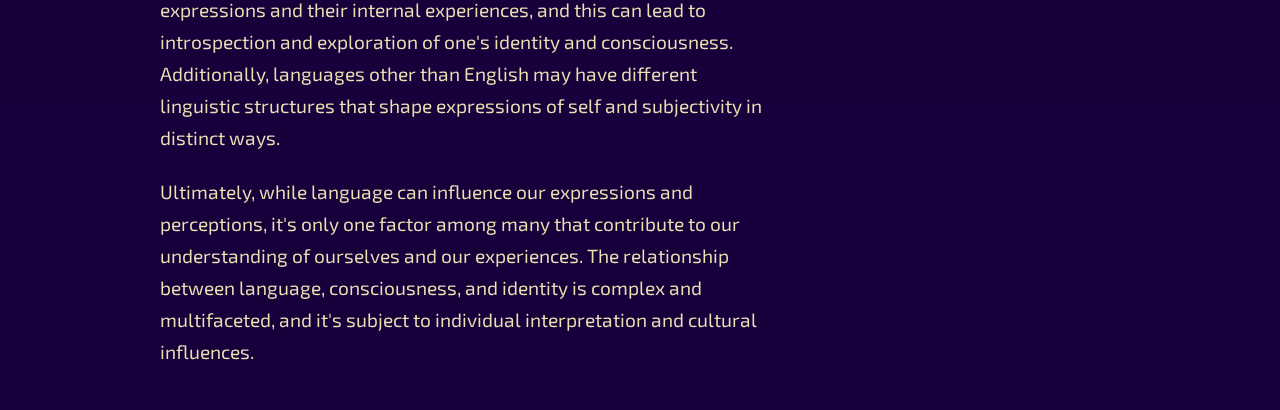
==== commit 94335a43: "capitals" ====
--- a/index.html
+++ b/index.html
@@ -195,12 +195,12 @@
       </tr>
       <tr>
         <td>injective</td>
-        <td><img src="img/bijection.svg.png" alt="Image 1"></td>
-        <td><img src="img/injection.svg.png" alt="Image 2"></td>
+        <td><img src="img/Bijection.svg.png" alt="Image 1"></td>
+        <td><img src="img/Injection.svg.png" alt="Image 2"></td>
       </tr>
       <tr>
         <td>non-injective</td>
-        <td><img src="img/surjection.svg.png" alt="Image 3"></td>
+        <td><img src="img/Surjection.svg.png" alt="Image 3"></td>
         <td><img src="img/Total_function.svg.png" alt="Image 4"></td>
       </tr>
     </table>
@@ -228,7 +228,7 @@
 <label for="mn-exports-imports" class="margin-toggle">&#8853;</label>
 <input type="checkbox" id="mn-exports-imports" class="margin-toggle"/>
 <center>
-<img src="img/picture4.png"/><br>
+<img src="img/Picture4.png"/><br>
 High-level overview of reinforcement learning from human feedback
 </figure>
 <p>One of the techniques used in GPT3’s training is reinforcement learning from human feedback (RLHF).  In this phase of its training, outputs generated by the language model are ranked in order of preference by a human labeler. This data is incorporated into the reward model. GPT3 then learns to maximize the reward it receives based on the preferences of the labelers. As such, these LLM’s have been trained to produce text not necessarily for how true they are, but based on what the labelers’ preferences are.
@@ -243,9 +243,9 @@
 <figure class="fullwidth">
   <table>
     <tr>
-      <td><img src="img/picture1.png" alt="Image 1"></td>
-      <td><img src="img/picture2.png" alt="Image 1"></td>
-      <td><img src="img/picture3.png" alt="Image 1"></td>
+      <td><img src="img/Picture1.png" alt="Image 1"></td>
+      <td><img src="img/Picture2.png" alt="Image 1"></td>
+      <td><img src="img/Picture3.png" alt="Image 1"></td>
     </tr>
     <tr>
       <td>A concave mirror where the object forms a real image, in front of the mirror.</td>
